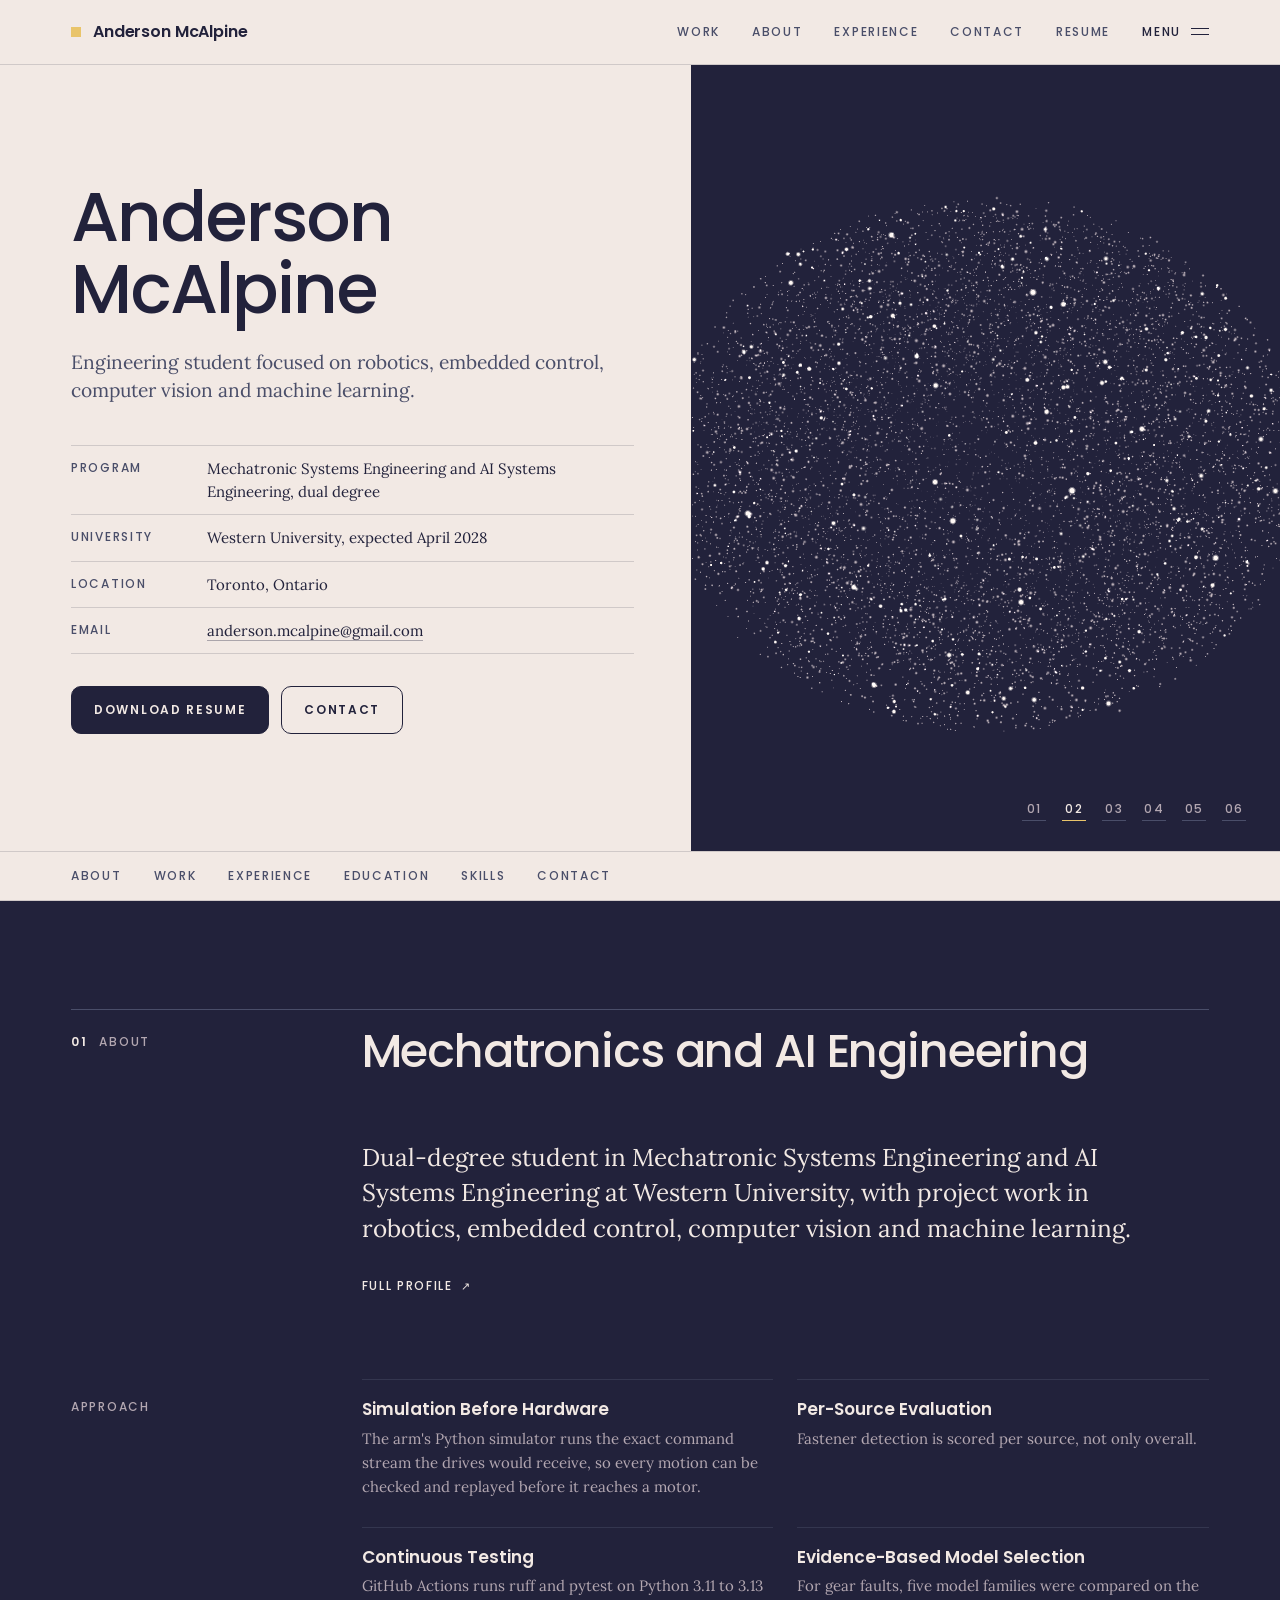
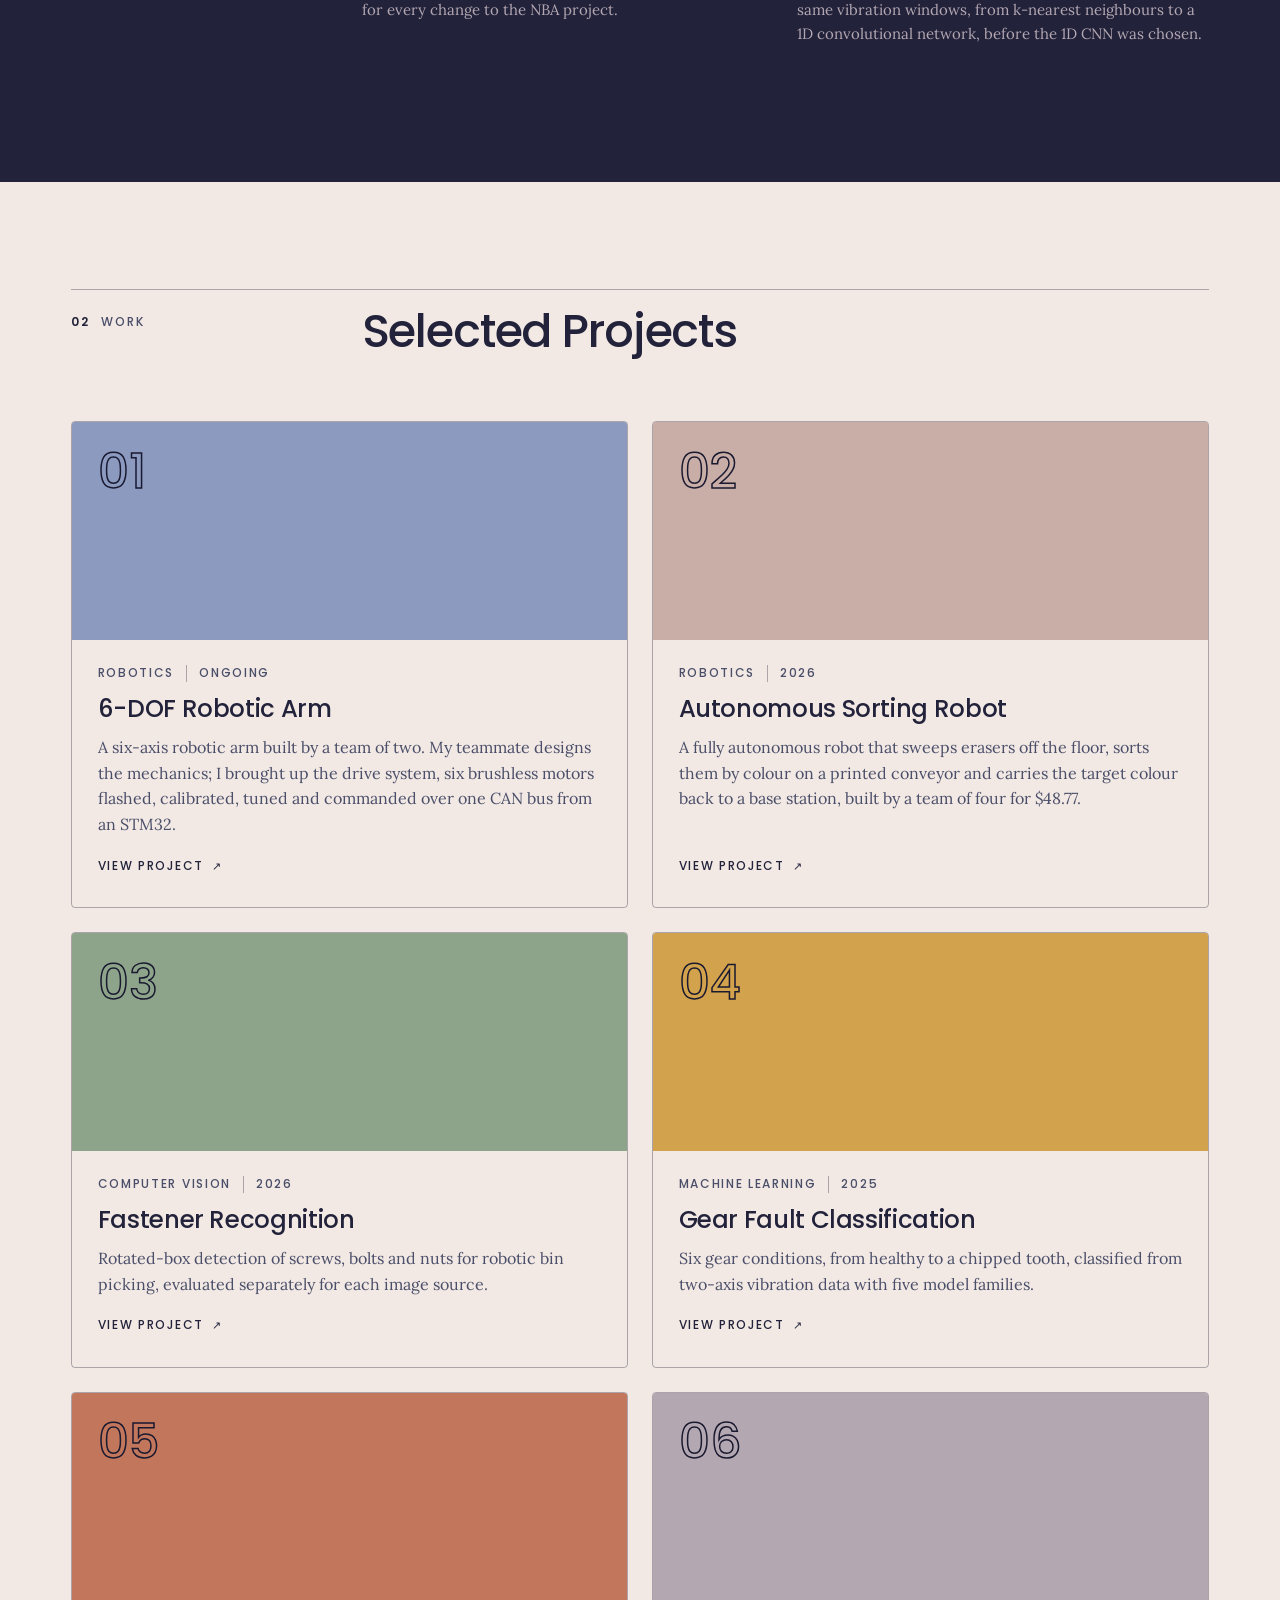
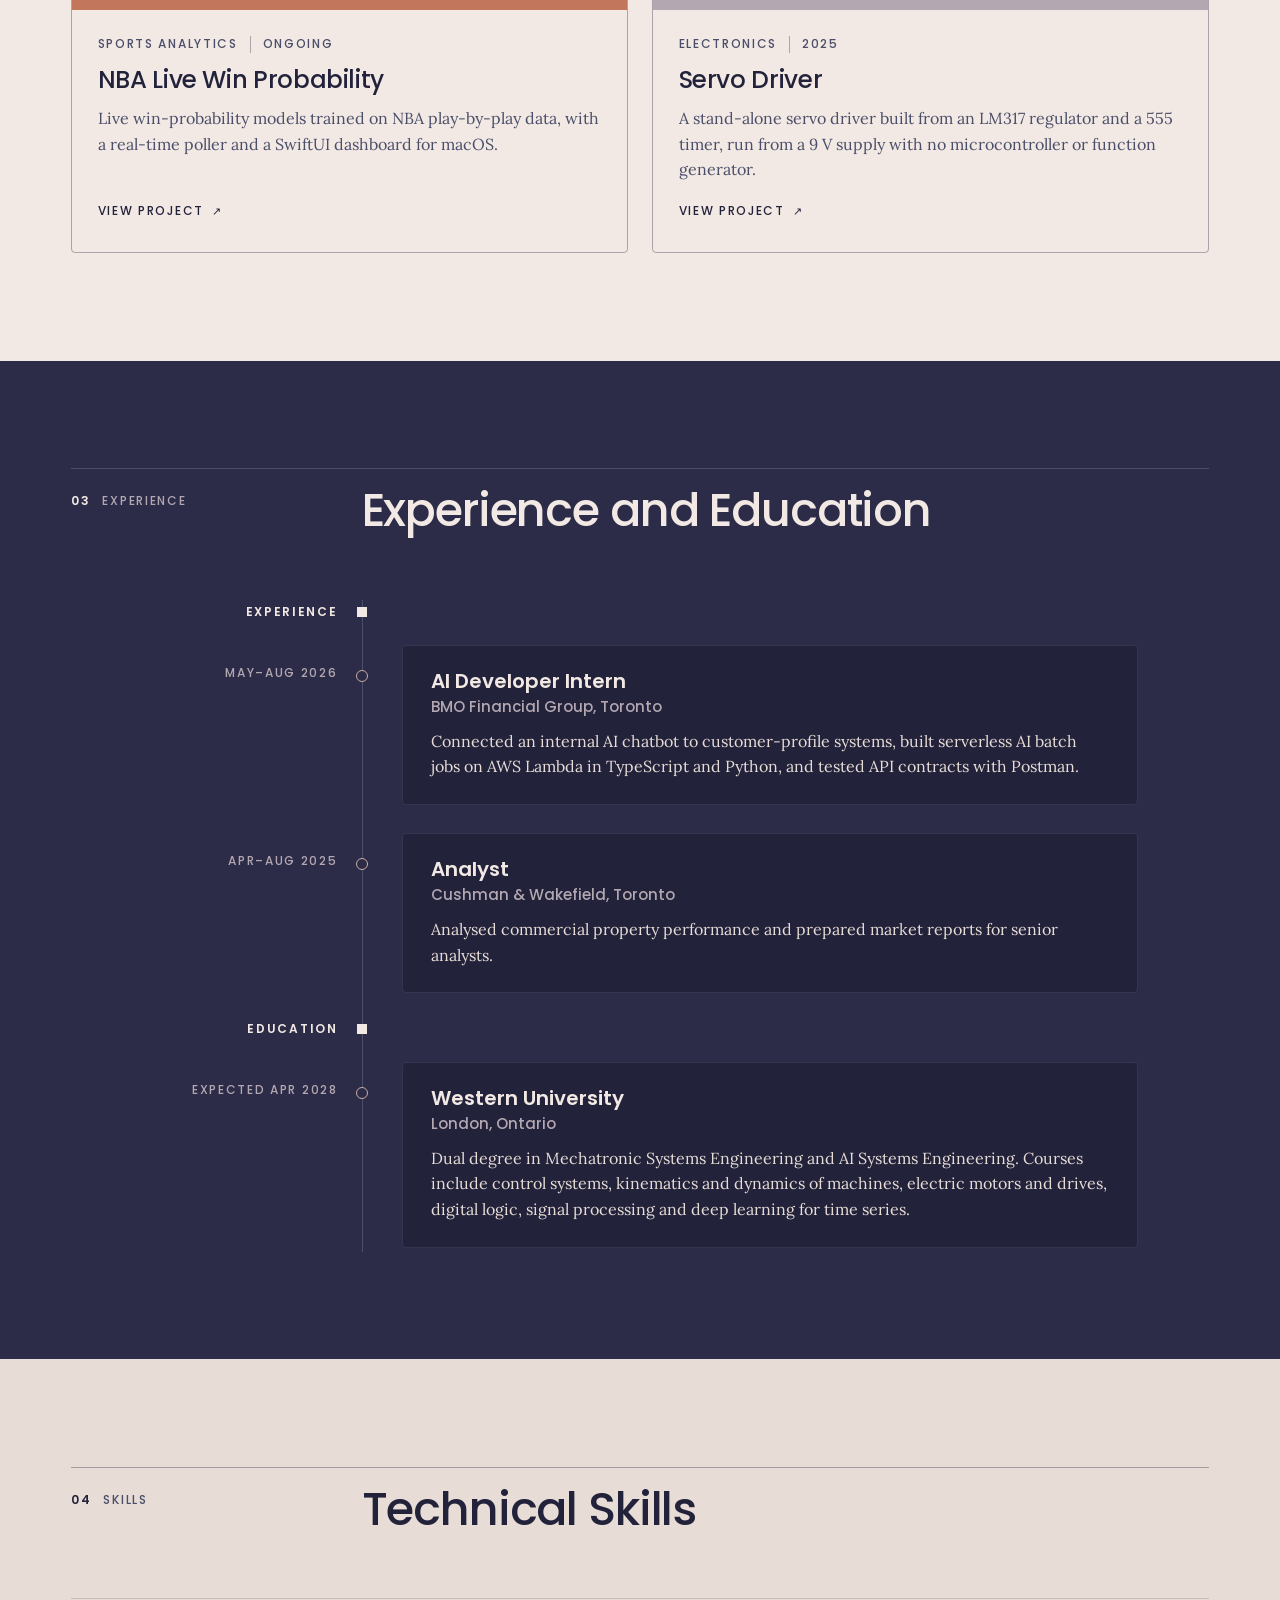
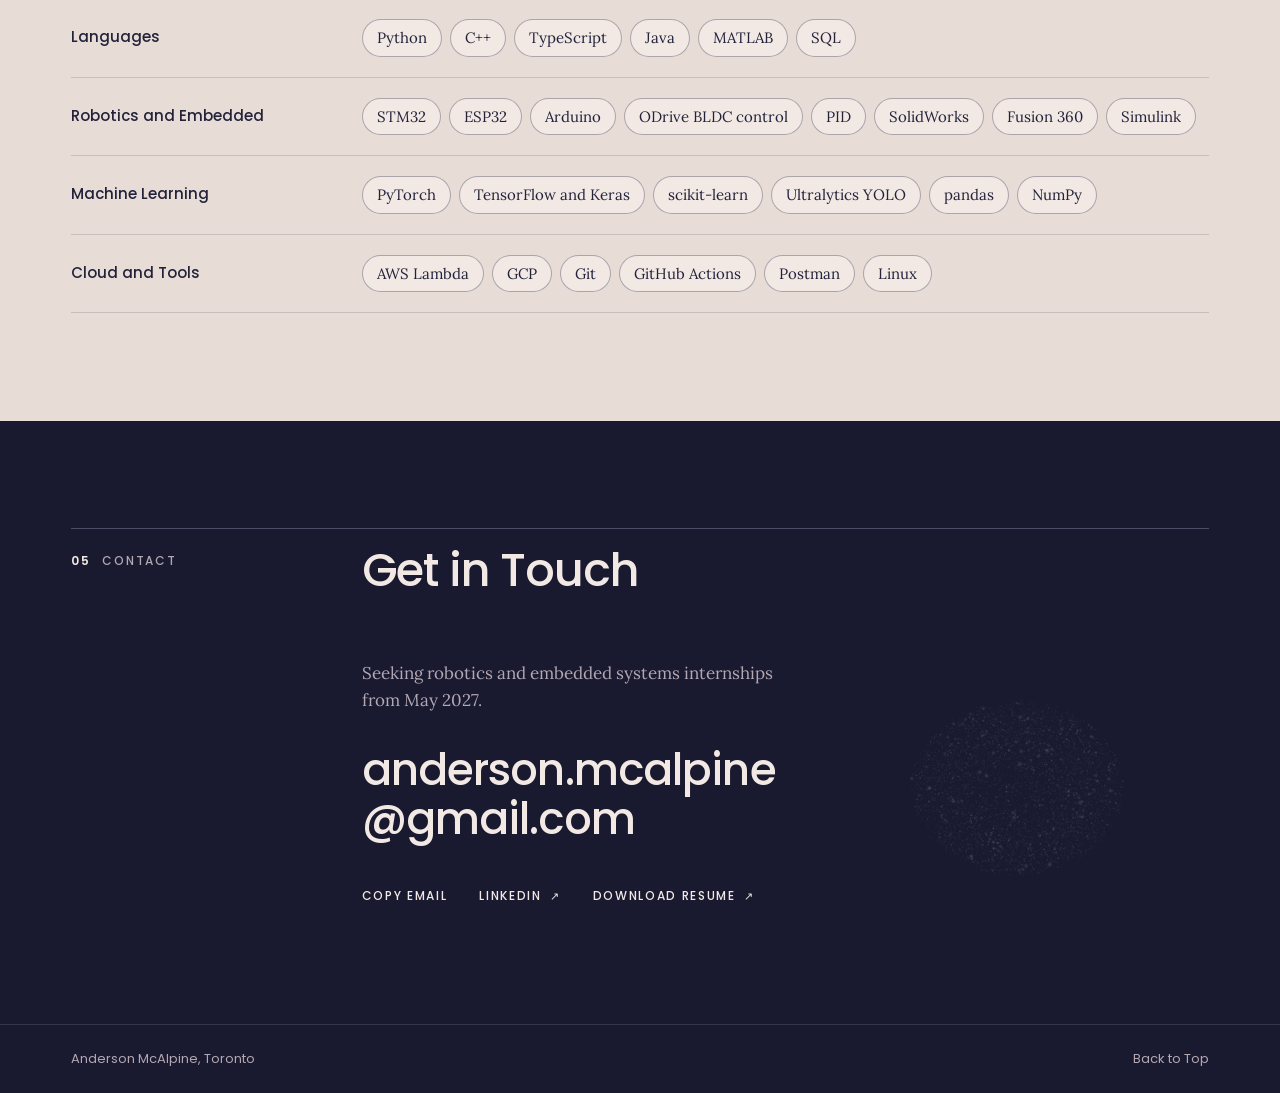
==== index.html @ 735bd042 "Portfolio site: six project pages, about, resume" ====
<!doctype html>
<html lang="en" class="home light">
<head>
<!-- Built from content/ by build.py. Edit the content, then run python3 build.py. -->
<meta charset="utf-8">
<meta name="viewport" content="width=device-width, initial-scale=1">
<script>document.documentElement.classList.add('js')</script>
<title>Anderson McAlpine | Robotics and AI Engineering</title>
<meta name="description" content="Anderson McAlpine, mechatronics and AI engineering student at Western University: robotics, embedded control, computer vision and machine learning projects.">
<meta name="theme-color" content="#22223B">
<link rel="canonical" href="https://andersonmcalpine.github.io/">
<link rel="icon" href="assets/favicon.svg" type="image/svg+xml">
<link rel="icon" href="assets/favicon-32.png" sizes="32x32" type="image/png">
<link rel="apple-touch-icon" href="assets/apple-touch-icon.png">
<meta property="og:type" content="website">
<meta property="og:site_name" content="Anderson McAlpine">
<meta property="og:title" content="Anderson McAlpine | Robotics and AI Engineering">
<meta property="og:description" content="Anderson McAlpine, mechatronics and AI engineering student at Western University: robotics, embedded control, computer vision and machine learning projects.">
<meta property="og:url" content="https://andersonmcalpine.github.io/">
<meta property="og:image" content="https://andersonmcalpine.github.io/images/og/home.png">
<meta property="og:image:width" content="1200">
<meta property="og:image:height" content="630">
<meta name="twitter:card" content="summary_large_image">
<link rel="preconnect" href="https://fonts.googleapis.com">
<link rel="preconnect" href="https://fonts.gstatic.com" crossorigin>
<link rel="stylesheet" href="https://fonts.googleapis.com/css2?family=Lora:ital,wght@0,400;0,500;1,400&family=Poppins:wght@400;500;600;700&display=swap">
<link rel="stylesheet" href="assets/site.css?v=2e69f2cb">
<link rel="stylesheet" href="assets/nav.css?v=917d57b8">
<link rel="stylesheet" href="assets/pages.css?v=75e72bad">
<link rel="stylesheet" href="assets/home.css?v=1b951df9">
<script src="assets/cloud.js?v=2937656a" defer></script>
<script src="assets/site.js?v=8ba3c498" defer></script>
<script src="assets/nav.js?v=1912d596" defer></script>
<script type="application/json" id="site-data">{"projects": [{"id": "arm", "title": "6-DOF Robotic Arm", "num": "01"}, {"id": "sorter", "title": "Autonomous Sorting Robot", "num": "02"}, {"id": "fastener", "title": "Fastener Recognition", "num": "03"}, {"id": "gear", "title": "Gear Fault Classification", "num": "04"}, {"id": "nba", "title": "NBA Live Win Probability", "num": "05"}, {"id": "servo", "title": "Servo Driver", "num": "06"}], "sections": [{"id": "top", "label": "Home"}, {"id": "work", "label": "Work"}, {"id": "about", "label": "About", "page": "about.html"}, {"id": "experience", "label": "Experience and Education"}, {"id": "skills", "label": "Skills"}, {"id": "contact", "label": "Contact"}, {"id": "resume", "label": "Resume", "page": "resume.html"}], "email": "anderson.mcalpine@gmail.com", "linkedin": "https://www.linkedin.com/in/anderson-mcalpine-620898380", "resume": "resume.pdf", "curve": [[0.0, 0.253], [0.006, 0.253], [0.013, 0.268], [0.019, 0.269], [0.025, 0.3], [0.031, 0.272], [0.037, 0.272], [0.044, 0.273], [0.05, 0.275], [0.056, 0.261], [0.062, 0.276], [0.069, 0.308], [0.075, 0.31], [0.081, 0.362], [0.087, 0.329], [0.094, 0.384], [0.1, 0.384], [0.106, 0.384], [0.113, 0.408], [0.119, 0.409], [0.125, 0.39], [0.131, 0.412], [0.138, 0.434], [0.144, 0.458], [0.15, 0.456], [0.156, 0.46], [0.163, 0.46], [0.169, 0.423], [0.175, 0.449], [0.181, 0.446], [0.188, 0.473], [0.194, 0.492], [0.2, 0.458], [0.206, 0.504], [0.212, 0.5], [0.219, 0.467], [0.225, 0.504], [0.231, 0.507], [0.237, 0.516], [0.244, 0.533], [0.25, 0.532], [0.256, 0.511], [0.263, 0.476], [0.269, 0.469], [0.275, 0.48], [0.281, 0.529], [0.287, 0.522], [0.294, 0.558], [0.3, 0.608], [0.306, 0.579], [0.312, 0.57], [0.319, 0.609], [0.325, 0.576], [0.331, 0.614], [0.338, 0.628], [0.344, 0.676], [0.35, 0.721], [0.356, 0.753], [0.362, 0.765], [0.369, 0.794], [0.375, 0.798], [0.381, 0.824], [0.388, 0.828], [0.394, 0.851], [0.4, 0.862], [0.406, 0.886], [0.412, 0.855], [0.419, 0.855], [0.425, 0.877], [0.431, 0.888], [0.438, 0.91], [0.444, 0.912], [0.45, 0.897], [0.456, 0.902], [0.463, 0.904], [0.469, 0.904], [0.475, 0.897], [0.481, 0.89], [0.487, 0.877], [0.494, 0.868], [0.5, 0.905], [0.506, 0.888], [0.512, 0.888], [0.519, 0.894], [0.525, 0.917], [0.531, 0.907], [0.537, 0.889], [0.544, 0.905], [0.55, 0.893], [0.556, 0.886], [0.562, 0.912], [0.569, 0.926], [0.575, 0.908], [0.581, 0.92], [0.588, 0.914], [0.594, 0.904], [0.6, 0.919], [0.606, 0.921], [0.613, 0.888], [0.619, 0.877], [0.625, 0.895], [0.631, 0.881], [0.637, 0.852], [0.644, 0.838], [0.65, 0.787], [0.656, 0.803], [0.662, 0.803], [0.669, 0.786], [0.675, 0.731], [0.681, 0.796], [0.688, 0.824], [0.694, 0.828], [0.7, 0.753], [0.706, 0.753], [0.713, 0.807], [0.719, 0.869], [0.725, 0.827], [0.731, 0.811], [0.738, 0.817], [0.744, 0.814], [0.75, 0.722], [0.756, 0.697], [0.762, 0.718], [0.769, 0.707], [0.775, 0.74], [0.781, 0.79], [0.787, 0.751], [0.794, 0.73], [0.8, 0.679], [0.806, 0.69], [0.812, 0.69], [0.819, 0.667], [0.825, 0.553], [0.831, 0.52], [0.838, 0.386], [0.844, 0.353], [0.85, 0.472], [0.856, 0.6], [0.863, 0.606], [0.869, 0.73], [0.875, 0.655], [0.881, 0.63], [0.887, 0.499], [0.894, 0.499], [0.9, 0.584], [0.906, 0.584], [0.912, 0.632], [0.919, 0.644], [0.925, 0.644], [0.931, 0.665], [0.938, 0.642], [0.944, 0.642], [0.95, 0.406], [0.956, 0.372], [0.963, 0.408], [0.969, 0.374], [0.975, 0.295], [0.981, 0.116], [0.988, 0.1], [0.994, 0.022], [1.0, 0.005]]}</script>
<script type="application/ld+json">{"@context": "https://schema.org", "@type": "Person", "name": "Anderson McAlpine", "url": "https://andersonmcalpine.github.io/", "email": "mailto:anderson.mcalpine@gmail.com", "description": "Mechatronic Systems and AI Systems Engineering student at Western University, based in Toronto. Seeking robotics and embedded systems internships from May 2027.", "address": {"@type": "PostalAddress", "addressLocality": "Toronto", "addressRegion": "ON", "addressCountry": "CA"}, "alumniOf": [{"@type": "CollegeOrUniversity", "name": "Western University"}], "knowsAbout": ["Python", "C++", "TypeScript", "Java", "MATLAB", "SQL", "STM32", "ESP32", "Arduino", "ODrive BLDC control", "PID", "SolidWorks", "Fusion 360", "Simulink", "PyTorch", "TensorFlow/Keras", "scikit-learn", "Ultralytics YOLO", "pandas", "NumPy", "AWS (Lambda)", "GCP", "Git", "GitHub Actions", "Postman", "Linux"], "sameAs": ["https://www.linkedin.com/in/anderson-mcalpine-620898380"]}</script>
</head>
<body>
<svg class="sprite" aria-hidden="true" focusable="false"><filter id="duo" color-interpolation-filters="sRGB"><feColorMatrix type="saturate" values="0"/><feComponentTransfer><feFuncR type="table" tableValues="0.133 0.949"/><feFuncG type="table" tableValues="0.133 0.914"/><feFuncB type="table" tableValues="0.231 0.894"/></feComponentTransfer></filter></svg>
<a class="skip" href="#main">Skip to Content</a>

<header class="hd">
  <div class="hd-bar">
    <a class="brand" href="index.html" aria-label="Anderson McAlpine, home"><i class="sq" aria-hidden="true"></i><span class="brand-name">Anderson McAlpine</span></a>
    
    <nav class="hd-links" aria-label="Main">
      <a href="#work" data-spy="work">Work</a>
      <a href="about.html">About</a>
      <a href="#experience" data-spy="experience">Experience</a>
      <a href="#contact" data-spy="contact">Contact</a>
      <a href="resume.html">Resume</a>
    </nav>
    <button class="menu-btn" type="button" aria-expanded="false" aria-controls="menu">Menu</button>
  </div>
</header>

<main id="main">
  <section class="hero" id="top" aria-labelledby="hero-h">
    <div class="hero-text">
      <h1 id="hero-h"><span>Anderson</span> <span>McAlpine</span></h1>
      <p class="hero-role">Engineering student focused on robotics, embedded control, computer vision and machine learning.</p>
      <dl class="facts">
        <div><dt>Program</dt><dd>Mechatronic Systems Engineering and AI Systems Engineering, dual degree</dd></div>
        <div><dt>University</dt><dd>Western University, expected April 2028</dd></div>
        <div><dt>Location</dt><dd>Toronto, Ontario</dd></div>
        <div><dt>Email</dt><dd><a href="mailto:anderson.mcalpine@gmail.com">anderson.mcalpine@gmail.com</a></dd></div>
      </dl>
      <div class="actions">
        <a class="btn" href="resume.pdf" download>Download Resume</a>
        <a class="btn alt" href="#contact">Contact</a>
      </div>
    </div>
    <div class="field dark cycle" data-shape="arm" data-cycle="[{&quot;shape&quot;: &quot;arm&quot;, &quot;href&quot;: &quot;work/arm.html&quot;, &quot;num&quot;: &quot;01&quot;, &quot;title&quot;: &quot;6-DOF Robotic Arm&quot;}, {&quot;shape&quot;: &quot;sorter&quot;, &quot;href&quot;: &quot;work/sorter.html&quot;, &quot;num&quot;: &quot;02&quot;, &quot;title&quot;: &quot;Autonomous Sorting Robot&quot;}, {&quot;shape&quot;: &quot;bolt&quot;, &quot;href&quot;: &quot;work/fastener.html&quot;, &quot;num&quot;: &quot;03&quot;, &quot;title&quot;: &quot;Fastener Recognition&quot;}, {&quot;shape&quot;: &quot;gear&quot;, &quot;href&quot;: &quot;work/gear.html&quot;, &quot;num&quot;: &quot;04&quot;, &quot;title&quot;: &quot;Gear Fault Classification&quot;}, {&quot;shape&quot;: &quot;dashboard&quot;, &quot;href&quot;: &quot;work/nba.html&quot;, &quot;num&quot;: &quot;05&quot;, &quot;title&quot;: &quot;NBA Live Win Probability&quot;}, {&quot;shape&quot;: &quot;servo&quot;, &quot;href&quot;: &quot;work/servo.html&quot;, &quot;num&quot;: &quot;06&quot;, &quot;title&quot;: &quot;Servo Driver&quot;}]">
      <canvas class="field-cloud" aria-hidden="true" data-parallax="0.25"></canvas>
      <a class="field-link" href="work/arm.html"><span class="field-cap"><span class="n">01</span><span class="u">6-DOF Robotic Arm</span> <span class="ar" aria-hidden="true">↗</span></span></a>
      <div class="cy" role="group" aria-label="Projects"><button class="cy-n" type="button" aria-label="01, 6-DOF Robotic Arm" aria-pressed="true">01</button><button class="cy-n" type="button" aria-label="02, Autonomous Sorting Robot" aria-pressed="false">02</button><button class="cy-n" type="button" aria-label="03, Fastener Recognition" aria-pressed="false">03</button><button class="cy-n" type="button" aria-label="04, Gear Fault Classification" aria-pressed="false">04</button><button class="cy-n" type="button" aria-label="05, NBA Live Win Probability" aria-pressed="false">05</button><button class="cy-n" type="button" aria-label="06, Servo Driver" aria-pressed="false">06</button></div>
    </div>
  </section>

  <nav class="bar" aria-label="Sections">
    <div class="bar-in">
      <div class="bar-list">
        <a href="#about">About</a>
        <a href="#work">Work</a>
        <a href="#experience">Experience</a>
        <a href="#education">Education</a>
        <a href="#skills">Skills</a>
        <a href="#contact">Contact</a>
        <span class="bar-ind" aria-hidden="true"></span>
      </div>
    </div>
  </nav>

  <section class="band dark" id="about" aria-labelledby="about-h">
    <header class="band-hd cols">
      <p class="eyebrow"><span class="n">01</span>About</p>
      <h2 id="about-h">Mechatronics and AI Engineering</h2>
    </header>
    <div class="cols about reveal">
      <div class="about-main">
        <p class="lead">Dual-degree student in Mechatronic Systems Engineering and AI Systems Engineering at Western University, with project work in robotics, embedded control, computer vision and machine learning.</p>
        <a class="link" href="about.html"><span class="u">Full Profile</span> <span class="ar" aria-hidden="true">↗</span></a>
      </div>
    </div>
    <div class="cols how">
      <h3 class="eyebrow">Approach</h3>
      <ul class="how-list">
        <li>
          <h4>Simulation Before Hardware</h4>
          <p>The arm&#x27;s Python simulator runs the exact command stream the drives would receive, so every motion can be checked and replayed before it reaches a motor.</p>
        </li>
        <li>
          <h4>Per-Source Evaluation</h4>
          <p>Fastener detection is scored per source, not only overall.</p>
        </li>
        <li>
          <h4>Continuous Testing</h4>
          <p>GitHub Actions runs ruff and pytest on Python 3.11 to 3.13 for every change to the NBA project.</p>
        </li>
        <li>
          <h4>Evidence-Based Model Selection</h4>
          <p>For gear faults, five model families were compared on the same vibration windows, from k-nearest neighbours to a 1D convolutional network, before the 1D CNN was chosen.</p>
        </li>
      </ul>
    </div>
  </section>

  <section class="band light" id="work" aria-labelledby="work-h">
    <header class="band-hd cols">
      <p class="eyebrow"><span class="n">02</span>Work</p>
      <h2 id="work-h">Selected Projects</h2>
    </header>
    <div class="cards">
      <article class="card theme-dusk reveal" aria-labelledby="c-arm">
        <div class="card-panel">
          <span class="num-o" aria-hidden="true">01</span>
        </div>
        <div class="card-body">
          <p class="card-meta"><span>Robotics</span><span>Ongoing</span></p>
          <h3 id="c-arm" style="view-transition-name: t-arm">6-DOF Robotic Arm</h3>
          <p class="card-sum">A six-axis robotic arm built by a team of two. My teammate designs the mechanics; I brought up the drive system, six brushless motors flashed, calibrated, tuned and commanded over one CAN bus from an STM32.</p>
          <a class="link stretch" href="work/arm.html" aria-label="View Project: 6-DOF Robotic Arm"><span class="u">View Project</span> <span class="ar" aria-hidden="true">↗</span></a>
        </div>
      </article>
      <article class="card theme-rose reveal" aria-labelledby="c-sorter">
        <div class="card-panel">
          <span class="num-o" aria-hidden="true">02</span>
        </div>
        <div class="card-body">
          <p class="card-meta"><span>Robotics</span><span>2026</span></p>
          <h3 id="c-sorter" style="view-transition-name: t-sorter">Autonomous Sorting Robot</h3>
          <p class="card-sum">A fully autonomous robot that sweeps erasers off the floor, sorts them by colour on a printed conveyor and carries the target colour back to a base station, built by a team of four for $48.77.</p>
          <a class="link stretch" href="work/sorter.html" aria-label="View Project: Autonomous Sorting Robot"><span class="u">View Project</span> <span class="ar" aria-hidden="true">↗</span></a>
        </div>
      </article>
      <article class="card theme-sage reveal" aria-labelledby="c-fastener">
        <div class="card-panel">
          <span class="num-o" aria-hidden="true">03</span>
        </div>
        <div class="card-body">
          <p class="card-meta"><span>Computer vision</span><span>2026</span></p>
          <h3 id="c-fastener" style="view-transition-name: t-fastener">Fastener Recognition</h3>
          <p class="card-sum">Rotated-box detection of screws, bolts and nuts for robotic bin picking, evaluated separately for each image source.</p>
          <a class="link stretch" href="work/fastener.html" aria-label="View Project: Fastener Recognition"><span class="u">View Project</span> <span class="ar" aria-hidden="true">↗</span></a>
        </div>
      </article>
      <article class="card theme-ochre reveal" aria-labelledby="c-gear">
        <div class="card-panel">
          <span class="num-o" aria-hidden="true">04</span>
        </div>
        <div class="card-body">
          <p class="card-meta"><span>Machine learning</span><span>2025</span></p>
          <h3 id="c-gear" style="view-transition-name: t-gear">Gear Fault Classification</h3>
          <p class="card-sum">Six gear conditions, from healthy to a chipped tooth, classified from two-axis vibration data with five model families.</p>
          <a class="link stretch" href="work/gear.html" aria-label="View Project: Gear Fault Classification"><span class="u">View Project</span> <span class="ar" aria-hidden="true">↗</span></a>
        </div>
      </article>
      <article class="card theme-clay reveal" aria-labelledby="c-nba">
        <div class="card-panel">
          <span class="num-o" aria-hidden="true">05</span>
        </div>
        <div class="card-body">
          <p class="card-meta"><span>Sports analytics</span><span>Ongoing</span></p>
          <h3 id="c-nba" style="view-transition-name: t-nba">NBA Live Win Probability</h3>
          <p class="card-sum">Live win-probability models trained on NBA play-by-play data, with a real-time poller and a SwiftUI dashboard for macOS.</p>
          <a class="link stretch" href="work/nba.html" aria-label="View Project: NBA Live Win Probability"><span class="u">View Project</span> <span class="ar" aria-hidden="true">↗</span></a>
        </div>
      </article>
      <article class="card theme-mauve reveal" aria-labelledby="c-servo">
        <div class="card-panel">
          <span class="num-o" aria-hidden="true">06</span>
        </div>
        <div class="card-body">
          <p class="card-meta"><span>Electronics</span><span>2025</span></p>
          <h3 id="c-servo" style="view-transition-name: t-servo">Servo Driver</h3>
          <p class="card-sum">A stand-alone servo driver built from an LM317 regulator and a 555 timer, run from a 9 V supply with no microcontroller or function generator.</p>
          <a class="link stretch" href="work/servo.html" aria-label="View Project: Servo Driver"><span class="u">View Project</span> <span class="ar" aria-hidden="true">↗</span></a>
        </div>
      </article>
    </div>
  </section>

  <section class="band dark deep" id="experience" aria-labelledby="experience-h">
    <header class="band-hd cols">
      <p class="eyebrow"><span class="n">03</span>Experience</p>
      <h2 id="experience-h">Experience and Education</h2>
    </header>
    <div class="tl">
      <span class="tl-fill" aria-hidden="true"></span>
      <h3 class="tl-h"><span>Experience</span></h3>
      <div class="tl-item">
        <p class="tl-date">May–Aug 2026</p>
        <div class="tl-card">
          <h4>AI Developer Intern</h4>
          <p class="tl-org">BMO Financial Group, Toronto</p>
          <p>Connected an internal AI chatbot to customer-profile systems, built serverless AI batch jobs on AWS Lambda in TypeScript and Python, and tested API contracts with Postman.</p>
        </div>
      </div>
      <div class="tl-item">
        <p class="tl-date">Apr–Aug 2025</p>
        <div class="tl-card">
          <h4>Analyst</h4>
          <p class="tl-org">Cushman &amp; Wakefield, Toronto</p>
          <p>Analysed commercial property performance and prepared market reports for senior analysts.</p>
        </div>
      </div>
      <h3 class="tl-h" id="education"><span>Education</span></h3>
      <div class="tl-item">
        <p class="tl-date">Expected Apr 2028</p>
        <div class="tl-card">
          <h4>Western University</h4>
          <p class="tl-org">London, Ontario</p>
          <p>Dual degree in Mechatronic Systems Engineering and AI Systems Engineering. Courses include control systems, kinematics and dynamics of machines, electric motors and drives, digital logic, signal processing and deep learning for time series.</p>
        </div>
      </div>
    </div>
  </section>

  <section class="band light soft" id="skills" aria-labelledby="skills-h">
    <header class="band-hd cols">
      <p class="eyebrow"><span class="n">04</span>Skills</p>
      <h2 id="skills-h">Technical Skills</h2>
    </header>
    <div class="sk-list">
      <div class="sk cols">
        <h3>Languages</h3>
        <ul class="tags"><li>Python</li><li>C++</li><li>TypeScript</li><li>Java</li><li>MATLAB</li><li>SQL</li></ul>
      </div>
      <div class="sk cols">
        <h3>Robotics and Embedded</h3>
        <ul class="tags"><li>STM32</li><li>ESP32</li><li>Arduino</li><li>ODrive BLDC control</li><li>PID</li><li>SolidWorks</li><li>Fusion 360</li><li>Simulink</li></ul>
      </div>
      <div class="sk cols">
        <h3>Machine Learning</h3>
        <ul class="tags"><li>PyTorch</li><li>TensorFlow and Keras</li><li>scikit-learn</li><li>Ultralytics YOLO</li><li>pandas</li><li>NumPy</li></ul>
      </div>
      <div class="sk cols">
        <h3>Cloud and Tools</h3>
        <ul class="tags"><li>AWS Lambda</li><li>GCP</li><li>Git</li><li>GitHub Actions</li><li>Postman</li><li>Linux</li></ul>
      </div>
    </div>
  </section>

  <section class="band dark night" id="contact" aria-labelledby="contact-h">
    <header class="band-hd cols">
      <p class="eyebrow"><span class="n">05</span>Contact</p>
      <h2 id="contact-h">Get in Touch</h2>
    </header>
    <div class="cols">
      <div class="reach">
        <div class="reach-text">
          <p class="reach-note">Seeking robotics and embedded systems internships from May 2027.</p>
          <a class="email link" href="mailto:anderson.mcalpine@gmail.com"><span class="u">anderson.mcalpine<wbr>@gmail.com</span></a>
          <div class="links">
            <button class="link" type="button" data-copy="anderson.mcalpine@gmail.com" aria-live="polite"><span class="u">Copy Email</span></button>
            <a class="link" href="https://www.linkedin.com/in/anderson-mcalpine-620898380"><span class="u">LinkedIn</span> <span class="ar" aria-hidden="true">↗</span></a>
            <a class="link" href="resume.pdf" download><span class="u">Download Resume</span> <span class="ar" aria-hidden="true">↗</span></a>
          </div>
        </div>
        <div class="field hello" data-shape="text:Hello">
          <p class="field-word" aria-hidden="true">Hello</p>
          <canvas class="field-cloud" aria-hidden="true"></canvas>
        </div>
      </div>
    </div>
  </section>
</main>

<footer class="ft">
  <div class="wrap ft-row">
    <span>Anderson McAlpine, Toronto</span>
    <a href="#top">Back to Top</a>
  </div>
</footer>
</body>
</html>
---- assets/site.css ----
@view-transition { navigation: auto; }

/* Palette: blush, indigo and slate from the brief, with in-between tones. Gold is one small
   accent (the brand square, current and hover marks). Each project has its own colour (dusk,
   sage, ochre, clay): its home card uses it and its case page is tinted with it. */
:root {
  --night: #191930;
  --indigo: #22223B;
  --indigo-2: #2C2C48;
  --slate: #4A4E69;
  --mauve: #B3A7B1;
  --rose: #C9ADA7;
  --blush: #F2E9E4;
  --gold: #E9C46A;
  --gold-2: #F2D58F;
  --blush-2: #E7DCD6;
  --dusk: #8C9AC0;
  --sage: #8EA48A;
  --ochre: #D2A24C;
  --clay: #C2775C;

  --bg: var(--indigo);
  --page: var(--bg);
  --surface: var(--indigo-2);
  --ink: var(--blush);
  --ink-2: var(--mauve);
  --rule: #34364F;
  --line: var(--slate);
  --focus: var(--gold);
  --accent: var(--gold);
  /* Demos and charts: the drawing panel and the one highlighted mark. */
  --stage: var(--night);
  --hl: var(--gold);
  /* Particles: two colours, added onto dark pages; "normal" blending draws them as ink on light ones. */
  --cloud-base: #B9AEB6;
  --cloud-hi: #FFF8F4;
  --cloud-blend: add;
  --hd: 64px;

  --font-sys: -apple-system, BlinkMacSystemFont, "Segoe UI", Roboto, Helvetica, Arial, sans-serif;
  /* Type: Poppins for headings, numbers, labels and controls; Lora for reading text. The hierarchy
     follows mayanigrin.com: spaced capitals for labels and controls, a serif for paragraphs. */
  --font: "Poppins", var(--font-sys);
  --font-text: "Lora", Georgia, "Times New Roman", serif;
  --margin: clamp(24px, 5.556vw, 80px);
  --maxw: 1440px;
  --sp-1: 4px; --sp-2: 8px; --sp-3: 12px; --sp-4: 16px; --sp-5: 24px; --sp-6: 32px;
  --sp-7: 48px; --sp-8: 64px; --sp-9: 96px; --sp-10: 128px; --sp-11: 160px;
  --r-btn: 10px;
  --dur-micro: 120ms; --dur-small: 220ms; --dur-medium: 360ms; --dur-sig: 900ms;
  --ease: cubic-bezier(0.2, 0, 0, 1);
  --ease-in: cubic-bezier(0.16, 1, 0.3, 1);
  /* Layout: every page edge and column comes from these. */
  --edge: max(var(--margin), calc((100vw - var(--maxw)) / 2));
  --gap: var(--sp-5);
  --col: calc((100vw - 2 * var(--edge) - 11 * var(--gap)) / 12);
  --col6: calc(var(--edge) + 5 * (var(--col) + var(--gap)));
  /* Type scale: label, UI, body, heading, subtitle, then fluid lead, title, display and giant. */
  --t-label: 13px;
  /* Labels and controls: small spaced capitals. */
  --t-caps: 12px;
  --caps: 0.14em;
  --t-ui: 15px;
  --t-body: 17px;
  --t-h3: 20px;
  --t-h2: 24px;
  --t-lead: clamp(24px, 2.2vw, 34px);
  --t-title: clamp(28px, 2.6vw, 42px);
  --t-display: clamp(28px, 3.2vw, 52px);
  --t-giant: min(46vh, 30vw);
  color-scheme: dark;
}

/* Themes. Dark is the default; .light and .dark switch a page or a band; the menu, the project
   switcher and the demo panels always stay dark. A tinted page takes its project's colour. */
.light {
  --bg: var(--blush); --surface: var(--blush-2); --ink: var(--indigo); --ink-2: var(--slate);
  --rule: rgba(34, 34, 59, 0.16); --line: rgba(34, 34, 59, 0.34); --accent: var(--indigo); --focus: var(--indigo);
  color-scheme: light;
}
.dark, .mn, .sw, .fig-svg {
  --bg: var(--indigo); --surface: var(--indigo-2); --ink: var(--blush); --ink-2: var(--mauve);
  --rule: #34364F; --line: var(--slate); --accent: var(--gold); --focus: var(--gold);
  color-scheme: dark;
}
.theme-dusk { --tint: var(--dusk); }
.theme-sage { --tint: var(--sage); }
.theme-ochre { --tint: var(--ochre); }
.theme-clay { --tint: var(--clay); }
.theme-rose { --tint: var(--rose); }
.theme-mauve { --tint: var(--mauve); }
.tinted {
  --bg: var(--tint); --surface: color-mix(in srgb, var(--tint) 72%, var(--blush));
  /* Night ink keeps body and secondary text at AA contrast even on clay, the darkest tint. */
  --ink: var(--night); --ink-2: color-mix(in srgb, var(--night) 94%, var(--tint));
  --rule: rgba(25, 25, 48, 0.2); --line: rgba(25, 25, 48, 0.42); --accent: var(--night); --focus: var(--night);
  --cloud-base: #22223B; --cloud-hi: #F2E9E4; --cloud-blend: normal;
  /* Demos draw on a paler sheet of the project's colour; the highlight is a deep shade of it. */
  --stage: color-mix(in srgb, var(--tint) 50%, var(--blush));
  --hl: color-mix(in srgb, var(--tint) 40%, var(--night));
  color-scheme: light;
}
html.light, html.tinted { --page: var(--bg); }
.light:not(html), .dark:not(html), .tinted:not(html) { background: var(--bg); color: var(--ink); }

*, *::before, *::after { box-sizing: border-box; }
html { background: var(--page); scroll-behavior: smooth; scroll-padding-top: var(--hd); }
/* The page colour is on html only, so the particle canvas (z-index -1) shows above it. */
body {
  margin: 0; color: var(--ink);
  font: 400 var(--t-body)/1.6 var(--font); -webkit-font-smoothing: antialiased; -moz-osx-font-smoothing: grayscale;
  overflow-x: hidden; overflow-x: clip;
}
a { color: inherit; text-decoration: none; }
img { display: block; max-width: 100%; height: auto; }
h1, h2, h3, h4, p, dl, dd, figure, ol, ul { margin: 0; }
ol, ul { padding: 0; list-style: none; }
button { font: inherit; color: inherit; }
::selection { background: var(--blush); color: var(--indigo); }
:focus-visible { outline: 2px solid var(--focus); outline-offset: 4px; border-radius: 4px; }

.skip { position: fixed; left: var(--sp-4); top: -80px; z-index: 60; padding: 10px 16px; background: var(--blush); color: var(--indigo); font-weight: 500; }
.skip:focus { top: var(--sp-4); }
.wrap { margin-inline: var(--edge); }
.grid { display: grid; grid-template-columns: repeat(12, minmax(0, 1fr)); column-gap: var(--gap); }
.sprite { position: absolute; width: 0; height: 0; overflow: hidden; }
.note { font-family: var(--font-text); font-size: var(--t-label); line-height: 1.55; color: var(--ink-2); }
.hair { position: absolute; height: 1px; background: var(--line); opacity: 0.75; }
.vh { position: absolute; width: 1px; height: 1px; margin: -1px; overflow: hidden; clip-path: inset(50%); white-space: nowrap; }

/* Particle canvas sits behind everything. */
.cloud { position: fixed; inset: 0; width: 100%; height: 100%; z-index: -1; pointer-events: none; opacity: 0; transition: opacity 1.2s var(--ease); }
.cloud.on { opacity: 1; }
/* main and the footer are not stacking contexts, so toned images can blend with the page colour. */
main, .ft { position: relative; }

/* Text links: a quiet label, an accent underline on hover (gold on dark), an arrow for "go". */
.link {
  position: relative; display: inline-flex; align-items: baseline; gap: var(--sp-2); padding: var(--sp-2) 0;
  border: 0; background: none; color: var(--ink); cursor: pointer;
  font: 500 var(--t-caps)/1.3 var(--font); letter-spacing: var(--caps); text-transform: uppercase; white-space: nowrap;
}
.link .u { position: relative; }
.link .u::after { content: ""; position: absolute; left: 0; right: 0; bottom: -3px; height: 1px; background: var(--accent); transform: scaleX(0); transform-origin: left; transition: transform var(--dur-small) var(--ease); }
.link:hover .u::after, .link:focus-visible .u::after { transform: scaleX(1); }
.link .ar { display: inline-block; font-size: 0.95em; transition: transform var(--dur-small) var(--ease); }
.link:hover .ar, .link:focus-visible .ar { transform: translate(2px, -2px); }
.links { display: flex; flex-wrap: wrap; gap: var(--sp-2) var(--sp-6); }
@media (pointer: coarse) { .link { padding: 12px 0; } }

/* Header: one row, the brand left, links and Menu right, on the page's own colour.
   On case pages it slides away while scrolling down and returns on any scroll up. */
.hd { position: fixed; inset: 0 0 auto; z-index: 10; background: var(--page); border-bottom: 1px solid var(--rule); transition: transform var(--dur-medium) var(--ease), opacity var(--dur-medium) var(--ease); }
.hd.away:not(:focus-within) { transform: translate3d(0, -110%, 0); opacity: 0; }
.hd-bar { display: flex; align-items: center; gap: var(--sp-6); height: var(--hd); padding: 0 var(--edge); }
.brand { display: flex; align-items: center; gap: var(--sp-3); padding: var(--sp-1) 0; color: var(--ink); }
.brand .sq { width: 10px; height: 10px; background: var(--gold); flex: none; }
.tinted .brand .sq { background: var(--ink); }
/* The brand: a small square and the name, set in the heading font. */
.brand-name { font-size: 16px; line-height: 1; font-weight: 600; letter-spacing: -0.01em; white-space: nowrap; }
.hd-note { flex: 1; min-width: 0; overflow: hidden; text-overflow: ellipsis; white-space: nowrap; }
.hd-note:empty { visibility: hidden; }
.hd-links { display: flex; gap: var(--sp-6); margin-left: auto; }
.hd-note + .hd-links { margin-left: 0; }
.hd-links a { padding: var(--sp-2) 0; font-size: var(--t-caps); line-height: 1.3; font-weight: 500; letter-spacing: var(--caps); text-transform: uppercase; color: var(--ink-2); white-space: nowrap; transition: color var(--dur-small) var(--ease); }
.hd-links a:hover, .hd-links a[aria-current="true"] { color: var(--ink); }
.hd-links a[aria-current="true"]::after { content: "/"; margin-left: var(--sp-1); color: var(--accent); }

/* Motion, after mayanigrin.com: each piece fades up by its own height (at most --rise), over one
   second on a plain ease, once. Openings play in turn on load (.rise, and the children of
   .hero-text and .ph-text, shown when the page adds .go); everything else plays as it scrolls
   into view, one piece at a time (site.js adds .in). It moves with the translate property, so
   parallax (a transform) and hover effects stay independent. The delay is --d. The hiding rule
   uses :where() so it weighs nothing and the showing rules (.go, .in) always win. */
:root { --rise: 96px; --reveal: 1s cubic-bezier(0.25, 0.1, 0.25, 1); }
.js :where(.rise, .reveal, .band-hd, .tl-h, .tl-item, .how-list > li, .sk, .reach > *, .hero-text > *, .ph-text > *) {
  opacity: 0; translate: 0 min(100%, var(--rise));
  transition: opacity var(--reveal) var(--d, 0s), translate var(--reveal) var(--d, 0s);
}
.go :is(.rise, .hero-text > *, .ph-text > *),
.js :is(.reveal, .band-hd, .tl-h, .tl-item, .how-list > li, .sk, .reach > *).in { opacity: 1; translate: 0 0; }
/* Openings: label, title, line, details, buttons, in turn as on her opening screen. */
:is(.hero-text, .ph-text) > :nth-child(1) { --d: 0.2s; }
:is(.hero-text, .ph-text) > :nth-child(2) { --d: 0.4s; }
:is(.hero-text, .ph-text) > :nth-child(3) { --d: 0.6s; }
:is(.hero-text, .ph-text) > :nth-child(4) { --d: 0.8s; }
:is(.hero-text, .ph-text) > :nth-child(n+5) { --d: 1s; }
/* Scroll pieces: headings first, then text, then pictures; neighbours in a row a step apart. */
:is(.band-hd, .c-sec h2, .tl-h) { --d: 0.2s; }
:is(.reveal, .card, .paper-wrap, .reach > :first-child) { --d: 0.4s; }
:is(.card:nth-child(even), .reach > :last-child) { --d: 0.5s; }
:is(.tl-item, .sk, .how-list > li) { --d: 0.1s; }
.how-list > li:nth-child(even) { --d: 0.2s; }
:is(.c-fig, .c-tiles) { --d: 0.6s; }
.demo-fig { --d: 0.4s; }
/* Cards keep their own hover transition alongside the reveal. */
.js .card.reveal { transition: opacity var(--reveal) var(--d), translate var(--reveal) var(--d), border-color var(--dur-small) var(--ease); }

/* A project scene: giant numeral off the left edge, dot matrix, hairline, small copy low left.
   Each case study opens with one; the About page and 404 use it too. */
.scene { position: relative; height: 100vh; height: 100svh; min-height: 620px; overflow: hidden; }
.dots { position: absolute; left: var(--edge); top: 17vh; width: calc(4 * var(--col) + 3 * var(--gap)); height: 25vh; opacity: 0.5; background-image: radial-gradient(circle, var(--slate) 1.1px, transparent 1.5px); background-size: 9px 9px; }
.giant { position: absolute; left: 0; top: 12vh; height: var(--t-giant); width: 64vw; pointer-events: none; }
.giant span {
  position: absolute; left: -0.1em; top: 0; font-size: var(--t-giant); line-height: 0.8; font-weight: 500; letter-spacing: -0.07em;
  color: transparent; -webkit-text-stroke: 1.5px var(--ink); font-variant-numeric: tabular-nums; opacity: 0; transform: translate3d(0, 6%, 0);
  transition: opacity var(--dur-medium) var(--ease), transform var(--dur-sig) var(--ease-in);
}
.giant span.on { opacity: 1; transform: none; }
.scene .hair.mid { left: calc(var(--edge) + 2 * (var(--col) + var(--gap))); right: 0; top: 51vh; }
.copy { position: absolute; left: var(--edge); top: 55vh; width: calc(5 * var(--col) + 4 * var(--gap)); }
.kind { font-size: var(--t-caps); letter-spacing: var(--caps); text-transform: uppercase; color: var(--ink-2); font-variant-numeric: tabular-nums; }
.kind span + span { margin-left: var(--sp-4); }
.title { margin-top: var(--sp-3); max-width: 14em; font-size: var(--t-title); line-height: 1.08; font-weight: 500; letter-spacing: -0.03em; }
.blurb { margin-top: var(--sp-4); max-width: 34em; font-family: var(--font-text); font-size: var(--t-ui); line-height: 1.6; color: var(--ink-2); }
.res { margin-top: var(--sp-4); display: flex; align-items: baseline; gap: var(--sp-2); font-variant-numeric: tabular-nums; }
.res b { font-size: var(--t-h2); font-weight: 500; letter-spacing: -0.02em; }
.res span { font-size: var(--t-label); color: var(--ink-2); }
.copy .link { margin-top: var(--sp-2); }

.c-body a, .role a, .note a { text-decoration: underline; text-decoration-color: var(--accent); text-decoration-thickness: 1px; text-underline-offset: 3px; }

/* Text sections: a hairline, a small heading on the left, content on the right. */
.sec { position: relative; padding: var(--sp-11) 0 var(--sp-9); }
.split { padding-top: var(--sp-5); border-top: 1px solid var(--rule); }
.split > h2 { grid-column: 1 / span 4; font-size: var(--t-title); line-height: 1.1; font-weight: 500; letter-spacing: -0.03em; }
.split > .body { grid-column: 6 / span 7; }
.role { display: grid; grid-template-columns: 180px minmax(0, 1fr); column-gap: var(--sp-5); padding: var(--sp-5) 0 var(--sp-6); }
.role + .role { border-top: 1px solid var(--rule); }
.role-dates { padding-top: var(--sp-1); font-size: var(--t-caps); letter-spacing: var(--caps); text-transform: uppercase; color: var(--ink-2); font-variant-numeric: tabular-nums; }
.role h3 { font-size: var(--t-h3); line-height: 1.3; font-weight: 500; letter-spacing: -0.015em; }
.role-org { margin-top: var(--sp-1); font-size: var(--t-ui); color: var(--ink-2); }
.role p:not(.role-dates):not(.role-org) { margin-top: var(--sp-3); font-family: var(--font-text); font-size: var(--t-ui); color: var(--ink-2); }
.skills { display: grid; grid-template-columns: repeat(2, minmax(0, 1fr)); gap: var(--sp-6) var(--sp-5); padding: var(--sp-5) 0; border-top: 1px solid var(--rule); }
.skills h3 { font-size: var(--t-ui); font-weight: 500; }
.skills p { margin-top: var(--sp-2); font-family: var(--font-text); font-size: var(--t-ui); color: var(--ink-2); }

/* Contact */
.contact { position: relative; min-height: 100vh; display: flex; align-items: center; padding: var(--sp-10) 0; }
.contact .wrap { flex: 1; min-width: 0; }
.contact h2 { font-size: var(--t-title); line-height: 1.1; font-weight: 500; letter-spacing: -0.03em; }
.contact .note { margin-top: var(--sp-3); }
/* The address may break before the @ on narrow screens. */
.email { display: inline-block; margin-top: var(--sp-6); font-size: var(--t-display); line-height: 1.1; font-weight: 500; letter-spacing: -0.035em; text-transform: none; white-space: normal; }
.email .u::after { height: 2px; bottom: -6px; }
.contact .links { margin-top: var(--sp-6); }
.ft { border-top: 1px solid var(--rule); color: var(--ink-2); font-size: var(--t-label); }
.ft-row { display: flex; justify-content: space-between; gap: var(--sp-4); padding: var(--sp-5) 0; }
.ft a:hover { color: var(--ink); }

/* Case pages */
.c-scene .giant span { opacity: 1; transform: none; }
/* On a project's colour the dot block and the long hairline would cut through the numeral and the shape. */
.tinted .scene .dots, .tinted .scene .hair { display: none; }
.c-scene .copy { top: 53vh; }
.back { font-size: var(--t-caps); letter-spacing: var(--caps); text-transform: uppercase; color: var(--ink-2); }
.back:hover { color: var(--ink); }
.c-scene .kind { margin-top: var(--sp-4); }
.c-meta { display: grid; grid-template-columns: repeat(4, minmax(0, 1fr)); gap: var(--sp-5); padding-top: var(--sp-5); border-top: 1px solid var(--rule); }
.c-meta dt { font-size: var(--t-caps); letter-spacing: var(--caps); text-transform: uppercase; color: var(--ink-2); }
.c-meta dd { margin-top: var(--sp-2); font-family: var(--font-text); font-size: var(--t-ui); line-height: 1.5; }
.c-meta dd b { display: block; font-family: var(--font); font-size: var(--t-h2); line-height: 1.1; font-weight: 500; letter-spacing: -0.02em; font-variant-numeric: tabular-nums; }
.c-sec { padding: var(--sp-9) 0 var(--sp-7); }
.c-sec h2 { grid-column: 1 / span 4; font-size: var(--t-h2); line-height: 1.25; font-weight: 500; letter-spacing: -0.015em; }
.c-body { grid-column: 6 / span 7; }
.c-body p { font-family: var(--font-text); font-size: var(--t-body); line-height: 1.7; }
.c-body p + p { margin-top: var(--sp-4); }
.c-list { margin-top: var(--sp-4); border-top: 1px solid var(--rule); }
.c-list li { padding: 12px 0; border-bottom: 1px solid var(--rule); font-family: var(--font-text); font-size: var(--t-body); line-height: 1.6; }
.c-list b { display: block; margin-bottom: 2px; font: 500 var(--t-ui)/1.4 var(--font); }
.c-body p + .c-list, .c-list + p { margin-top: var(--sp-4); }
.c-fig { margin-top: var(--sp-8); }
.c-fig img, .c-fig svg { display: block; width: 100%; height: auto; }
.c-fig figcaption { margin-top: var(--sp-3); padding-top: var(--sp-3); border-top: 1px solid var(--rule); font-family: var(--font-text); font-size: var(--t-label); color: var(--ink-2); }
.c-figs { display: grid; grid-template-columns: repeat(2, minmax(0, 1fr)); gap: var(--sp-5); align-items: start; }
/* Images sit in the palette as a duotone and turn to full colour on hover or focus. On a
   project's colour they are printed into it instead: greyscale, multiplied onto the page. */
.duo { position: relative; display: block; }
.duo img { filter: url(#duo); }
.tinted .duo img { filter: grayscale(1) contrast(1.05); mix-blend-mode: multiply; }
.duo:hover img { filter: none; mix-blend-mode: normal; }

/* Figures, charts and image rows sit in the text column, so the page keeps its rhythm;
   demos keep the full width. */
.c-fig.c-side { margin-left: var(--col6); }
.c-tiles { display: grid; grid-template-columns: repeat(2, minmax(0, 1fr)); gap: var(--sp-6) var(--sp-5); align-items: start; }
.tile.wide { grid-column: 1 / -1; }
.tile img { border-radius: 10px; }
.tile figcaption { margin-top: var(--sp-3); font-family: var(--font-text); font-size: var(--t-label); line-height: 1.5; color: var(--ink-2); }

/* Charts (tools/charts.py) are drawn with the page's tokens, so each takes its project's colour. */
.chart { display: block; width: 100%; height: auto; overflow: visible; font-family: var(--font); }
.chart .gr { fill: none; stroke: var(--rule); stroke-width: 1; }
.chart .ax { fill: none; stroke: var(--line); stroke-width: 1; }
.chart .tk, .chart .lb, .chart .lg { fill: var(--ink-2); font-size: 12px; }
.chart .nm { fill: var(--ink); font: 500 12px var(--font); }
.chart .s1, .chart .s2, .chart .s3 { fill: none; stroke-linejoin: round; stroke-linecap: round; }
.chart .s1 { stroke: var(--ink); stroke-width: 1.75; }
.chart .s2 { stroke: var(--hl); stroke-width: 2; stroke-dasharray: 5 4; }
.chart .s3 { stroke: var(--ink-2); stroke-width: 1; opacity: 0.55; }
.chart .pt { fill: var(--ink); }
.chart .s1.thin { stroke-width: 1; }
.chart .hl { fill: var(--hl); }
.chart .cell { fill: none; stroke: var(--rule); }
.chart .ko { fill: var(--bg); font: 500 13px var(--font); }
.c-chart figcaption { margin-top: var(--sp-4); }
/* The About page's link on to the Resume. */
.next { position: relative; display: flex; flex-direction: column; justify-content: flex-end; min-height: 85vh; padding: var(--sp-10) 0 var(--sp-9); }
.next .note { margin-bottom: var(--sp-3); }
.next-title { font-size: var(--t-title); line-height: 1.08; font-weight: 500; letter-spacing: -0.03em; max-width: 14em; transition: transform var(--dur-medium) var(--ease); }
.next:hover .next-title, .next:focus-visible .next-title { transform: translateX(12px); }

/* Project cards: the project's colour on top, details below. The whole card is the link:
   the View Project link's ::before covers it, and hover or focus anywhere marks the card. */
.cards { display: grid; grid-template-columns: repeat(2, minmax(0, 1fr)); gap: var(--gap); }
.card { position: relative; display: flex; flex-direction: column; border: 1px solid var(--line); border-radius: 4px; overflow: hidden; transition: border-color var(--dur-small) var(--ease); }
.card:hover, .card:focus-within { border-color: var(--ink); }
.card:has(.stretch:focus-visible) { outline: 2px solid var(--focus); outline-offset: 3px; }
.card .stretch:focus-visible { outline: none; }
.card-panel {
  display: flex; flex-direction: column; justify-content: space-between; gap: var(--sp-4);
  min-height: clamp(200px, 17vw, 260px); padding: clamp(20px, 2vw, 28px);
  background: var(--tint); color: var(--night); transition: background-color var(--dur-small) var(--ease);
}
.card:hover .card-panel { background: color-mix(in srgb, var(--tint) 86%, var(--blush)); }
.card-fig b { display: block; font-size: clamp(40px, 4.4vw, 64px); line-height: 1; font-weight: 500; letter-spacing: -0.025em; font-variant-numeric: tabular-nums; }
.card-fig span { display: block; margin-top: 10px; font-size: var(--t-ui); line-height: 1.4; font-weight: 500; }
.card-body { flex: 1; display: flex; flex-direction: column; gap: var(--sp-3); padding: clamp(20px, 2vw, 28px); }
.num-o { font-size: 48px; line-height: 1; font-weight: 500; letter-spacing: 0.01em; color: transparent; -webkit-text-stroke: 1.5px var(--ink); }
.card-panel .num-o { -webkit-text-stroke-color: var(--night); }
.card-meta { display: flex; flex-wrap: wrap; gap: var(--sp-3); font-size: var(--t-caps); line-height: 1.4; font-weight: 500; letter-spacing: var(--caps); text-transform: uppercase; color: var(--ink-2); }
.card-meta span + span { padding-left: var(--sp-3); border-left: 1px solid var(--line); }
.card h3 { font-size: clamp(22px, 1.9vw, 28px); line-height: 1.2; font-weight: 500; letter-spacing: -0.015em; }
.card-sum { max-width: 36em; font: 400 16px/1.6 var(--font-text); color: var(--ink-2); }
.card .link.stretch { position: static; align-self: flex-start; margin-top: auto; }
.card .link.stretch::before { content: ""; position: absolute; inset: 0; z-index: 1; }
.card:hover .link .u::after { transform: scaleX(1); }
.card:hover .link .ar { transform: translate(2px, -2px); }
@media (max-width: 719px) {
  :root { --rise: 40px; }
  .c-tiles { grid-template-columns: minmax(0, 1fr); }
  .c-chart { overflow-x: auto; }
  .c-chart .chart { min-width: 520px; }
  .cards { grid-template-columns: minmax(0, 1fr); }
  .num-o { font-size: 40px; }
}

/* Case pages end with a card for the next project. */
.c-next { padding-bottom: var(--sp-10); }
.next-label { margin-bottom: var(--sp-5); font-size: var(--t-caps); letter-spacing: var(--caps); text-transform: uppercase; line-height: 1.5; font-weight: 500; color: var(--ink-2); }

/* Fastener diagram */
.fig-svg { color: var(--ink); background: var(--night); }
.fig-svg .f { fill: none; stroke: currentColor; stroke-width: 2; stroke-linejoin: round; stroke-linecap: round; }
.fig-svg .bx { fill: none; stroke: var(--mauve); stroke-width: 1.5; stroke-dasharray: 3 5; }
.fig-svg .ob { fill: none; stroke: var(--blush); stroke-width: 2; stroke-dasharray: 9 6; }
.fig-svg text { fill: var(--mauve); font: 500 var(--t-ui) var(--font); }
.fig-svg .divider { stroke: var(--rule); stroke-width: 1; }
.js .fig-svg .ob, .js .fig-svg .bx { opacity: 0; transition: opacity var(--dur-medium) var(--ease); transition-delay: var(--d, 0ms); }
.js .in .fig-svg .ob, .js .in .fig-svg .bx { opacity: 1; }

/* Page transitions: the project title carries over between pages. */
::view-transition-group(*) { animation-duration: 560ms; animation-timing-function: cubic-bezier(0.2, 0, 0, 1); }
::view-transition-old(root), ::view-transition-new(root) { animation-duration: 380ms; }
::view-transition-old(t-arm), ::view-transition-new(t-arm),
::view-transition-old(t-fastener), ::view-transition-new(t-fastener),
::view-transition-old(t-gear), ::view-transition-new(t-gear),
::view-transition-old(t-nba), ::view-transition-new(t-nba) { height: 100%; object-fit: none; object-position: left top; }

@media (prefers-reduced-motion: reduce) {
  html { scroll-behavior: auto; }
  .js :where(.rise, .reveal, .band-hd, .tl-h, .tl-item, .how-list > li, .sk, .reach > *, .hero-text > *, .ph-text > *) { translate: 0 0; transition: opacity var(--dur-medium) linear var(--d, 0s); }
  [data-parallax] { transform: none !important; }
  .giant span { transition: opacity var(--dur-medium) linear; transform: none; }
  .hd { transition: none; }
  .next-title { transition: none; }
  ::view-transition-group(*), ::view-transition-old(*), ::view-transition-new(*) { animation: none !important; }
}

@media (max-width: 1024px) {
  .c-fig.c-side { margin-left: var(--edge); }
  .split > h2, .c-sec h2 { grid-column: 1 / -1; margin-bottom: var(--sp-5); }
  .split > .body, .c-body { grid-column: 1 / -1; }
  .c-meta { grid-template-columns: repeat(2, minmax(0, 1fr)); }
  .hd-note { display: none; }
}
@media (max-width: 899px) {
  :root { --t-giant: min(30vh, 46vw); }
  .hd-note { display: none; }
  .js .hd-bar .menu-btn { margin-left: auto; }
  .copy { width: auto; right: var(--edge); top: auto; bottom: var(--sp-9); }
  .c-scene .copy { top: auto; bottom: var(--sp-7); }
  .giant { top: 13vh; }
  .scene .hair.mid { top: 47vh; }
  .role { grid-template-columns: 1fr; }
  .skills, .c-figs { grid-template-columns: 1fr; }
}

@supports not (-webkit-text-stroke: 1px black) { .giant span { color: var(--ink); } }

/* Bands, shared by the home, About and Resume pages: plainly labelled sections that alternate
   light and dark, each on a label column (--dw, three of twelve columns) and a content column. */
:root { --dw: calc((100% - 11 * var(--gap)) / 4 + 2 * var(--gap)); }
.band.deep { --bg: var(--indigo-2); }
.band.night { --bg: var(--night); }
.band.soft { --bg: var(--blush-2); }
/* On light pages the footer closes the page in night, under the last band. */
html.light .ft { --bg: var(--night); --ink: var(--blush); --ink-2: var(--mauve); --rule: #34364F; --accent: var(--gold); background: var(--bg); }
.cols { display: grid; grid-template-columns: var(--dw) minmax(0, 1fr); column-gap: var(--gap); }
.band-body { margin-inline: var(--edge); }
.band-body + .band-body, .band-body + .tl, .tl + .band-body { margin-top: clamp(40px, 5vw, 64px); }
.col2 { grid-column: 2; }
.prose p { max-width: 38em; font: 400 var(--t-body)/1.75 var(--font-text); }
.prose p + p { margin-top: var(--sp-4); }
.prose a { text-decoration: underline; text-decoration-color: var(--accent); text-decoration-thickness: 1px; text-underline-offset: 3px; }
.actions { display: flex; flex-wrap: wrap; gap: var(--sp-3); margin-top: var(--sp-6); }
/* On dark bands a filled button turns light. */
.dark .btn { border-color: var(--blush); background: var(--blush); color: var(--indigo); }
.dark .btn:hover { border-color: var(--rose); background: var(--rose); }
.dark .btn.alt { background: transparent; color: var(--blush); }
.dark .btn.alt:hover { background: var(--blush); color: var(--indigo); }

.btn {
  display: inline-flex; align-items: center; justify-content: center; min-height: 48px; padding: 0 22px;
  border: 1px solid var(--indigo); border-radius: var(--r-btn); background: var(--indigo); color: var(--blush);
  font: 600 var(--t-caps)/1 var(--font); letter-spacing: var(--caps); text-transform: uppercase; transition: background-color var(--dur-small) var(--ease), border-color var(--dur-small) var(--ease), color var(--dur-small) var(--ease);
}
.btn:hover { background: var(--slate); border-color: var(--slate); }
.btn.alt { background: transparent; color: var(--indigo); }
.btn.alt:hover { background: var(--indigo); color: var(--blush); }

/* Particle fields: a canvas inside a block, with a still image or outline word underneath */
.field { position: relative; overflow: hidden; }

.field-cloud { position: absolute; inset: 0; display: block; width: 100%; height: 100%; pointer-events: none; opacity: 0; transition: opacity 1.2s var(--ease); }
.field-cloud.on { opacity: 1; }
/* Without WebGL: the project's still image, inverted and toned into the indigo field. */
.field-img { position: absolute; inset: 0; width: 100%; height: 100%; object-fit: cover; filter: grayscale(1) invert(1); mix-blend-mode: screen; opacity: 0.8; }
.field.live .field-img, .field.live .field-word { display: none; }
/* Without WebGL, a lettered field shows its word as outlined type. */
.field-word { position: absolute; inset: 0; display: grid; place-items: center; font-size: clamp(56px, 7vw, 112px); line-height: 1; font-weight: 600; color: transparent; -webkit-text-stroke: 1.5px var(--rose); }
.field-cap { position: absolute; left: clamp(20px, 2.5vw, 36px); bottom: clamp(18px, 2.5vw, 32px); z-index: 1; display: flex; align-items: baseline; gap: var(--sp-3); font-size: var(--t-caps); line-height: 1.3; font-weight: 500; letter-spacing: var(--caps); text-transform: uppercase; }
.field-cap .n { color: var(--ink-2); }
.field-cap .u { position: relative; }
.field-cap .u::after { content: ""; position: absolute; left: 0; right: 0; bottom: -3px; height: 1px; background: var(--accent); transform: scaleX(0); transform-origin: left; transition: transform var(--dur-small) var(--ease); }
/* The opening field is the first project's link as a whole. */
/* A field can be a link as a whole: the link covers it, the caption sits low left. */
.field-link { position: absolute; inset: 0; z-index: 1; }
.field-link:hover .field-cap .u::after, .field-link:focus-visible .field-cap .u::after { transform: scaleX(1); }
.field-link:focus-visible { outline-offset: -4px; }
.field-cap { transition: opacity var(--dur-small) var(--ease); }
.field-cap.swap { opacity: 0; }

/* The home page's cycling field: one number per project, low right, above the link. The current
   number's line fills over --cy (the time each project shows); when it is full, site.js moves on.
   Hover or focus pauses it; after a number is chosen (.held) the line just stays full. */
.cy { position: absolute; right: clamp(12px, 2vw, 28px); bottom: clamp(10px, 2vw, 24px); z-index: 2; display: none; }
.cycling .cy { display: flex; }
.cy-n {
  position: relative; min-width: 40px; height: 36px; padding: 0 8px; border: 0; background: none; cursor: pointer;
  color: var(--ink-2); font: 500 var(--t-caps)/1 var(--font); letter-spacing: var(--caps); font-variant-numeric: tabular-nums;
  transition: color var(--dur-small) var(--ease);
}
.cy-n:hover, .cy-n.on { color: var(--ink); }
.cy-n:focus-visible { outline-offset: -2px; }
.cy-n::before, .cy-n::after { content: ""; position: absolute; left: 8px; right: 8px; bottom: 6px; height: 1px; background: var(--line); }
.cy-n::after { background: var(--accent); transform: scaleX(0); transform-origin: left; }
.cy-n.on::after { transform: scaleX(1); }
.cycling:not(.held) .cy-n.on::after { animation: cy-fill var(--cy, 5s) linear both; }
.cycling.paused .cy-n.on::after { animation-play-state: paused; }
@keyframes cy-fill { from { transform: scaleX(0); } to { transform: scaleX(1); } }
@media (pointer: coarse) { .cy-n { height: 44px; } }
/* On narrow screens the numbers move to the top, clear of the caption. */
@media (max-width: 719px) { .cy { top: clamp(8px, 2vw, 16px); bottom: auto; } }

/* Bands */
.band { padding-block: clamp(72px, 8.4vw, 128px); }
.band-hd { margin: 0 var(--edge) clamp(40px, 5vw, 72px); padding-top: var(--sp-4); border-top: 1px solid var(--line); align-items: start; }
.eyebrow { display: flex; gap: var(--sp-3); font-size: var(--t-caps); letter-spacing: var(--caps); text-transform: uppercase; line-height: 1.6; font-weight: 500; color: var(--ink-2); }
.eyebrow .n { color: var(--ink); font-weight: 600; }
.band-hd .eyebrow { padding-top: 6px; }
.band-hd h2 { font-size: clamp(32px, 3.6vw, 52px); line-height: 1.1; font-weight: 500; letter-spacing: -0.025em; text-wrap: balance; }

.lead { max-width: 34em; font-family: var(--font-text); font-size: clamp(20px, 1.9vw, 27px); line-height: 1.45; letter-spacing: 0; }

.how { margin: clamp(56px, 6vw, 88px) var(--edge) 0; }
.how > .eyebrow { padding-top: 18px; }
.how-list { display: grid; grid-template-columns: repeat(2, minmax(0, 1fr)); column-gap: var(--gap); }
.how-list li { padding: 18px 0 28px; border-top: 1px solid var(--rule); }
.how-list h3, .how-list h4 { font-size: var(--t-body); line-height: 1.35; font-weight: 600; }
.how-list p { margin-top: 6px; max-width: 34em; font: 400 var(--t-ui)/1.6 var(--font-text); color: var(--ink-2); }

/* Experience and Education: dates left, a dot on the rail, cards right */
.tl { --rail: calc(var(--dw) + var(--gap)); position: relative; display: flex; flex-direction: column; gap: 28px; margin-inline: var(--edge); padding-block: 4px; }
.tl::before, .tl-fill { content: ""; position: absolute; top: 0; left: var(--rail); width: 1px; background: var(--line); }
.tl::before { bottom: 0; }
.tl-fill { width: 2px; margin-left: -0.5px; height: calc(var(--p, 0) * 100%); background: var(--ink); }
.tl-h, .tl-item { position: relative; display: grid; grid-template-columns: var(--dw) minmax(0, 1fr); column-gap: var(--gap); }
.tl-h { font-size: var(--t-caps); line-height: 1.4; font-weight: 600; letter-spacing: var(--caps); text-transform: uppercase; }
.tl-h span { text-align: right; }
.tl-h::before { content: ""; position: absolute; left: calc(var(--rail) - 4.5px); top: 50%; width: 10px; height: 10px; margin-top: -5px; background: var(--ink); }
.tl-h + .tl-item { margin-top: -4px; }
.tl-item::before {
  content: ""; position: absolute; left: calc(var(--rail) - 5.5px); top: 25px; width: 12px; height: 12px;
  border: 1.5px solid var(--rose); border-radius: 50%; background: var(--bg); transition: background-color 300ms, border-color 300ms;
}
.tl-item.on::before { background: var(--ink); border-color: var(--ink); }
.tl-date { padding-top: 20px; text-align: right; font-size: var(--t-caps); letter-spacing: var(--caps); text-transform: uppercase; line-height: 1.4; font-weight: 500; color: var(--ink-2); font-variant-numeric: tabular-nums; }
.tl-card { max-width: 46rem; margin-left: 40px; padding: 22px 28px 24px; border: 1px solid var(--rule); border-radius: 4px; background: var(--indigo); }
.tl-card h3, .tl-card h4 { font-size: var(--t-h3); line-height: 1.3; font-weight: 600; }
.tl-org { margin-top: 2px; font-size: var(--t-ui); line-height: 1.4; font-weight: 500; color: var(--ink-2); }
.tl-card p:not(.tl-org) { margin-top: var(--sp-3); font: 400 16px/1.6 var(--font-text); color: var(--blush-2); }

/* Skills */
.sk-list { margin-inline: var(--edge); border-bottom: 1px solid var(--rule); }
.sk { padding: 20px 0; border-top: 1px solid var(--rule); align-items: start; }
.sk h3 { padding-top: 7px; font-size: var(--t-ui); line-height: 1.4; font-weight: 500; }
.tags { display: flex; flex-wrap: wrap; gap: var(--sp-2); }
.tags li { padding: 8px 14px; border: 1px solid var(--line); border-radius: 999px; background: var(--blush); font: 400 var(--t-ui)/1.3 var(--font-text); }

/* Page head (About, Resume, 404): the home page's opening, shorter; text left, an optional field right. */
.ph { display: grid; grid-template-columns: minmax(0, 54fr) minmax(0, 46fr); padding-top: var(--hd); border-bottom: 1px solid var(--rule); }
.ph.solo { grid-template-columns: minmax(0, 1fr); }
.ph-text { display: flex; flex-direction: column; justify-content: center; padding: clamp(56px, 9vh, 104px) clamp(32px, 4.5vw, 72px) clamp(48px, 7vh, 88px) var(--edge); }
.ph h1 { margin-top: var(--sp-4); max-width: 18em; font-size: clamp(32px, 3.6vw, 52px); line-height: 1.08; font-weight: 500; text-wrap: balance; }
.ph-lede { margin-top: var(--sp-5); max-width: 36em; font: 400 clamp(17px, 1.4vw, 20px)/1.6 var(--font-text); color: var(--ink-2); }
.ph .field { min-height: 380px; }

@media (max-width: 899px) {
  .ph { grid-template-columns: minmax(0, 1fr); }
  .ph-text { padding: 48px var(--edge); }
  .ph .field { min-height: 0; height: clamp(260px, 56vw, 400px); }
}
/* Phone: one column; labels sit above their content */
@media (max-width: 719px) {
  .cols { grid-template-columns: minmax(0, 1fr); row-gap: 10px; }
  .col2 { grid-column: 1; }
  .band-hd .eyebrow, .how > .eyebrow { padding-top: 0; }
  .how-list { grid-template-columns: minmax(0, 1fr); }
  .tl { --rail: 5px; }
  .tl-h, .tl-item { grid-template-columns: minmax(0, 1fr); padding-left: 32px; }
  .tl-h span, .tl-date { text-align: left; }
  .tl-date { padding-top: 0; }
  .tl-item::before { top: 3px; }
  .tl-card { margin: var(--sp-2) 0 0; padding: 18px 20px 20px; }
  .sk h3 { padding-top: 0; }
}
@media (prefers-reduced-motion: reduce) {
  .tl-fill { display: none; }
  .field-cap .u::after, .field-cap { transition: none; }
  /* No automatic cycling: the current number's line stays full and the numbers still switch. */
  .cy-n.on::after { animation: none !important; transform: scaleX(1); }
}
---- assets/nav.css ----
/* Navigation: the header Menu button, the full-screen menu, the case-study project
   switcher and anchor offsets. Tokens come from site.css; nav.js builds the DOM. */

/* Anchors land below the fixed header. */
main [id] { scroll-margin-top: calc(var(--hd) + var(--sp-5)); }

/* Header: Menu is a quiet text control in line with the links, with a two-line mark */
.menu-btn, .mn-close {
  position: relative; display: inline-flex; align-items: center; gap: 10px; padding: 1px 0;
  border: 0; background: none; color: var(--ink); font: 500 var(--t-caps)/1.45 var(--font); letter-spacing: var(--caps); text-transform: uppercase;
  white-space: nowrap; cursor: pointer;
}
.menu-btn::after, .mn-close::after { content: ""; width: 18px; height: 7px; border-top: 1px solid currentColor; border-bottom: 1px solid currentColor; transition: transform var(--dur-small) var(--ease); }
.mn-close::after { display: none; }
.menu-btn:hover::after { transform: scaleX(0.75); }
.menu-btn:hover, .mn-close:hover { color: var(--accent); }
html:not(.js) .menu-btn { display: none; }

@media (max-width: 899px) {
  /* Phones: the links fold into the menu. Without JS there is no menu, so they stay. */
  .js .hd-links { display: none; }
}

/* Menu panel */
html.mn-lock { overflow: hidden; scrollbar-gutter: stable; background: var(--night); }
.mn {
  --mn-exit: calc(var(--dur-small) * 0.75);
  --mn-col: clamp(40px, 4.5vw, 72px);
  position: fixed; inset: 0; z-index: 50; display: flex; flex-direction: column;
  background: var(--night); color: var(--blush);
  opacity: 0; visibility: hidden; pointer-events: none;
  transition: opacity var(--mn-exit) var(--ease), visibility 0s linear var(--mn-exit);
}
.mn[data-state="open"] {
  opacity: 1; visibility: visible; pointer-events: auto;
  transition: opacity var(--dur-small) var(--ease);
}

/* Top bar mirrors .hd-bar, so Close sits where Menu was. */
.mn-top.wrap { flex: none; margin: 0; padding: 0 var(--edge); }
.mn-bar { display: flex; align-items: center; justify-content: space-between; height: var(--hd); }
.mn-brand { display: flex; align-items: center; gap: var(--sp-3); padding: var(--sp-1) 0; color: var(--ink); }
.mn-brand::before { content: ""; width: 10px; height: 10px; background: var(--gold); }
.mn-brand span { font-size: 16px; line-height: 1; font-weight: 600; letter-spacing: -0.01em; white-space: nowrap; }

.mn-body { flex: 1 1 auto; min-height: 0; display: flex; flex-direction: column; overflow-y: auto; overscroll-behavior: contain; }
.mn-grid { margin-top: auto; padding: var(--sp-7) 0; row-gap: var(--sp-6); align-items: end; }
.mn-nav { grid-column: 1 / span 8; }
.mn-side { grid-column: 9 / span 4; padding-bottom: var(--sp-2); }

/* Index list: a number column, then the label */
.mn-list li { display: grid; justify-items: start; }
.mn-link {
  display: grid; grid-template-columns: var(--mn-col) auto; align-items: baseline; max-width: 100%;
  padding: var(--sp-1) 0;
  font-size: min(clamp(34px, 4.6vw, 76px), 8.5vh); line-height: 1.05; font-weight: 500; letter-spacing: -0.04em;
}
.mn-sub { justify-self: stretch; margin: var(--sp-2) 0 var(--sp-4) var(--mn-col); }
.mn-sublink {
  display: grid; grid-template-columns: 40px auto; align-items: baseline; align-content: center; max-width: 100%;
  padding: var(--sp-2) 0; font-size: var(--t-h3); line-height: 1.35; font-weight: 500; letter-spacing: 0;
}
.mn-num { font-size: var(--t-label); font-weight: 500; line-height: 1; letter-spacing: 0; color: var(--ink-2); font-variant-numeric: tabular-nums; }
.mn-label { color: var(--blush); text-wrap: balance; transition: color var(--dur-micro) var(--ease); }
.mn-link:hover .mn-label, .mn-link:focus-visible .mn-label,
.mn-sublink:hover .mn-label, .mn-sublink:focus-visible .mn-label { color: var(--gold); }
/* Current page or section: a gold number and an underline, so it never relies on colour alone. */
.mn-link[aria-current] .mn-num, .mn-sublink[aria-current] .mn-num { color: var(--gold); }
.mn-link[aria-current] .mn-label, .mn-sublink[aria-current] .mn-label {
  text-decoration: underline var(--gold); text-decoration-thickness: max(2px, 0.05em); text-underline-offset: 0.16em;
}

/* Details: availability, quick actions and the case-page key hint */
.mn-note { max-width: 24em; font: 400 var(--t-ui)/1.6 var(--font-text); letter-spacing: 0; color: var(--ink-2); }
.mn-side .actions { margin-top: var(--sp-5); }
.mn-hint { margin-top: var(--sp-5); font: 400 var(--t-label)/1.6 var(--font-text); color: var(--ink-2); }
@media (hover: none) { .mn-hint { display: none; } }

/* Opening: items rise in sequence. Closing: they hold still while the panel fades. */
.mn-rise { opacity: 0; transform: translate3d(0, 16px, 0); }
.mn[data-state="open"] .mn-rise {
  opacity: 1; transform: none;
  transition: opacity var(--dur-medium) var(--ease-in), transform var(--dur-medium) var(--ease-in);
  transition-delay: calc(var(--i, 0) * 35ms);
}
.mn[data-state="closing"] .mn-rise { opacity: 1; transform: none; }

@media (max-width: 899px) {
  .mn-nav, .mn-side { grid-column: 1 / -1; }
  .mn-grid { padding: var(--sp-6) 0 var(--sp-7); }
  .mn-side { padding-top: var(--sp-5); border-top: 1px solid var(--rule); }
}

/* Project switcher on case pages */
.sw { display: none; }
@media (min-width: 900px) {
  .sw {
    position: fixed; right: var(--edge); bottom: var(--sp-5); z-index: 9;
    display: flex; align-items: center; height: 48px; padding: 0 var(--sp-1);
    border: 1px solid var(--line); border-radius: 2px; background: var(--night);
    color: var(--blush); font: 500 var(--t-ui)/1 var(--font); font-variant-numeric: tabular-nums;
    transition: opacity var(--dur-small) var(--ease), transform var(--dur-small) var(--ease);
  }
  .sw.away {
    opacity: 0; transform: translate3d(0, 8px, 0); visibility: hidden; pointer-events: none;
    transition: opacity var(--dur-small) var(--ease), transform var(--dur-small) var(--ease), visibility 0s linear var(--dur-small);
  }
}
.sw-btn {
  display: grid; place-items: center; width: 40px; height: 40px; border-radius: 50%; color: var(--blush);
  transition: background-color var(--dur-micro) var(--ease), color var(--dur-micro) var(--ease);
}
.sw-btn:hover { background: var(--indigo-2); color: var(--gold); }
.sw-btn:focus-visible { border-radius: 50%; outline-offset: 2px; }
.sw-btn svg { width: 20px; height: 20px; fill: none; stroke: currentColor; stroke-width: 1.75; stroke-linecap: round; stroke-linejoin: round; }
.sw-count { min-width: 4.75em; padding: 0 var(--sp-2); text-align: center; white-space: nowrap; }
.sw-of { color: var(--ink-2); }

.mn-sr {
  position: absolute; width: 1px; height: 1px; margin: -1px; padding: 0; border: 0;
  overflow: hidden; clip: rect(0 0 0 0); clip-path: inset(50%); white-space: nowrap;
}

/* Leaving a page with the menu open: no shared-element morphs, only the cross-fade. */
.mn-swap * { view-transition-name: none !important; }

/* Touch: every target at least 44 px */
@media (pointer: coarse) {
  .menu-btn, .mn-close { min-height: 44px; }
  .hd-links a { padding-block: 10px; }
  .brand, .mn-brand { padding-block: 11px; }
  .mn-link, .mn-sublink { min-height: 44px; align-content: center; }
  .sw-btn { width: 44px; height: 44px; }
}

@media (prefers-reduced-motion: reduce) {
  .mn[data-state] .mn-rise { opacity: 1; transform: none; transition: none; }
  .menu-btn::after { transition: none; }
  .sw.away { transform: none; }
}

@media print {
  .menu-btn, .mn, .sw { display: none !important; }
}
---- assets/pages.css ----
/* About, Resume and 404: what they add to the page head (.ph) and the bands in site.css.
   Spacing uses --sp-1 to --sp-8 (4 to 64 px); labels use the small spaced capitals. */

/* About: an optional photo fills the field beside the page head. */
.ph-photo { position: absolute; inset: 0; width: 100%; height: 100%; object-fit: cover; }

/* 404: the page head alone, tall enough to hold the screen. */
.nf { min-height: 72vh; }

/* Resume: a short page head, then the sheet (assets/jake.css) on a light band. Printing prints
   the sheet alone, edge to edge on Letter, exactly as resume.pdf. */
.rs-paper { padding-block: clamp(32px, 5vw, 72px); }
.paper-wrap { margin-inline: var(--edge); }
.paper-wrap .jake { border: 1px solid var(--line); }

@media print {
  @page { size: letter; margin: 0; }
  html, body { background: #fff !important; }
  .hd, .cloud, .mn, .sw, .ft, .skip, .rs-head { display: none !important; }
  *, *::before, *::after { animation: none !important; transition: none !important; }
  .js .reveal { opacity: 1 !important; transform: none !important; }
  .rs-paper { padding: 0 !important; background: #fff !important; }
  .paper-wrap { margin: 0; }
  .paper-wrap .jake { border: 0; }
}
---- assets/home.css ----
/* Home page: the name and facts beside the first project's particles, a section bar held
   under the header, then the shared bands (site.css): About, Work, Experience, Skills, Contact. */

.home {
  --bar: 48px;
  scroll-padding-top: calc(var(--hd) + var(--bar));
}
.home main [id] { scroll-margin-top: calc(var(--hd) + var(--bar)); }

/* Opening screen */
.hero {
  display: grid; grid-template-columns: minmax(0, 54fr) minmax(0, 46fr);
  min-height: calc(100vh - var(--bar)); min-height: calc(100svh - var(--bar));
  padding-top: var(--hd); border-bottom: 1px solid var(--rule);
}
.hero-text { display: flex; flex-direction: column; justify-content: center; padding: clamp(40px, 6vh, 72px) clamp(32px, 4.5vw, 72px) clamp(40px, 6vh, 72px) var(--edge); }
.hero h1 { font-size: clamp(40px, 5.4vw, 80px); line-height: 1.04; font-weight: 500; letter-spacing: -0.03em; }
.hero h1 span { white-space: nowrap; }
.hero-role { margin-top: var(--sp-5); max-width: 30em; font-family: var(--font-text); font-size: clamp(18px, 1.5vw, 21px); line-height: 1.45; color: var(--ink-2); }
.facts { margin-top: clamp(28px, 4.5vh, 44px); max-width: 40rem; border-bottom: 1px solid var(--rule); }
.facts div { display: grid; grid-template-columns: 7.5rem minmax(0, 1fr); gap: var(--sp-4); padding: 11px 0; border-top: 1px solid var(--rule); }
.facts dt { font-size: var(--t-caps); line-height: 1.9; letter-spacing: var(--caps); text-transform: uppercase; font-weight: 500; color: var(--ink-2); }
.facts dd { font: 400 var(--t-ui)/1.55 var(--font-text); overflow-wrap: anywhere; }
.facts a { border-bottom: 1px solid var(--line); transition: border-color var(--dur-small) var(--ease); }
.facts a:hover { border-color: var(--ink); }

.hero .field { min-height: 440px; }

/* Section bar: in flow under the opening screen, then held under the header */
.bar { position: sticky; top: var(--hd); z-index: 9; background: var(--page); border-bottom: 1px solid var(--rule); }
.bar-in { overflow-x: auto; scrollbar-width: none; padding: 0 var(--edge); }
.bar-in::-webkit-scrollbar { display: none; }
.bar-list { position: relative; display: flex; gap: var(--sp-6); width: max-content; height: var(--bar); }
.bar-list a { display: flex; align-items: center; font-size: var(--t-caps); letter-spacing: var(--caps); text-transform: uppercase; line-height: 1; font-weight: 500; color: var(--ink-2); white-space: nowrap; transition: color var(--dur-small) var(--ease); }
.bar-list a:hover, .bar-list a[aria-current] { color: var(--ink); }
.bar-list a:focus-visible { outline-offset: -4px; }
.bar-ind { position: absolute; left: 0; bottom: 0; width: 0; height: 2px; background: var(--ink); opacity: 0; pointer-events: none; transition: transform 380ms var(--ease), width 380ms var(--ease), opacity var(--dur-small); }
.bar-ind.on { opacity: 1; }

/* About */
.about { margin-inline: var(--edge); }
.about-main { grid-column: 2; }
.about .link { margin-top: var(--sp-5); }

/* Work: the project cards (site.css), on the label axis */
#work .cards { margin-inline: var(--edge); }

/* Contact */
#contact > .cols { margin-inline: var(--edge); }
.reach { grid-column: 2; display: grid; grid-template-columns: minmax(0, 1.15fr) minmax(0, 1fr); gap: var(--gap); align-items: stretch; }
.reach-note { max-width: 32em; font: 400 var(--t-body)/1.6 var(--font-text); color: var(--ink-2); }
.reach .email { margin-top: var(--sp-5); font-size: clamp(28px, 3.4vw, 50px); line-height: 1.12; letter-spacing: -0.02em; overflow-wrap: anywhere; }
.reach .links { margin-top: 28px; }
.hello { min-height: clamp(200px, 20vw, 300px); }
.hello .field-word { font-size: clamp(64px, 8vw, 128px); }

/* Tablet: the opening screen stacks, the field follows the text */
@media (max-width: 899px) {
  .hero { grid-template-columns: minmax(0, 1fr); min-height: 0; }
  .hero-text { padding: 48px var(--edge) 56px; }
  .hero .field { min-height: 0; height: clamp(300px, 64vw, 460px); }
  .reach { grid-template-columns: minmax(0, 1fr); }
  .hello { order: -1; margin-bottom: var(--sp-2); }
}

/* Phone: one column; labels sit above their content */
@media (max-width: 719px) {
  .about-main, .reach { grid-column: 1; }
  .facts div { grid-template-columns: 5.5rem minmax(0, 1fr); gap: var(--sp-3); }
  .hello { min-height: 180px; }
}

/* Reduced motion: fades only, no scroll-driven rail */
@media (prefers-reduced-motion: reduce) {
  .bar-ind { transition: opacity var(--dur-small); }
}
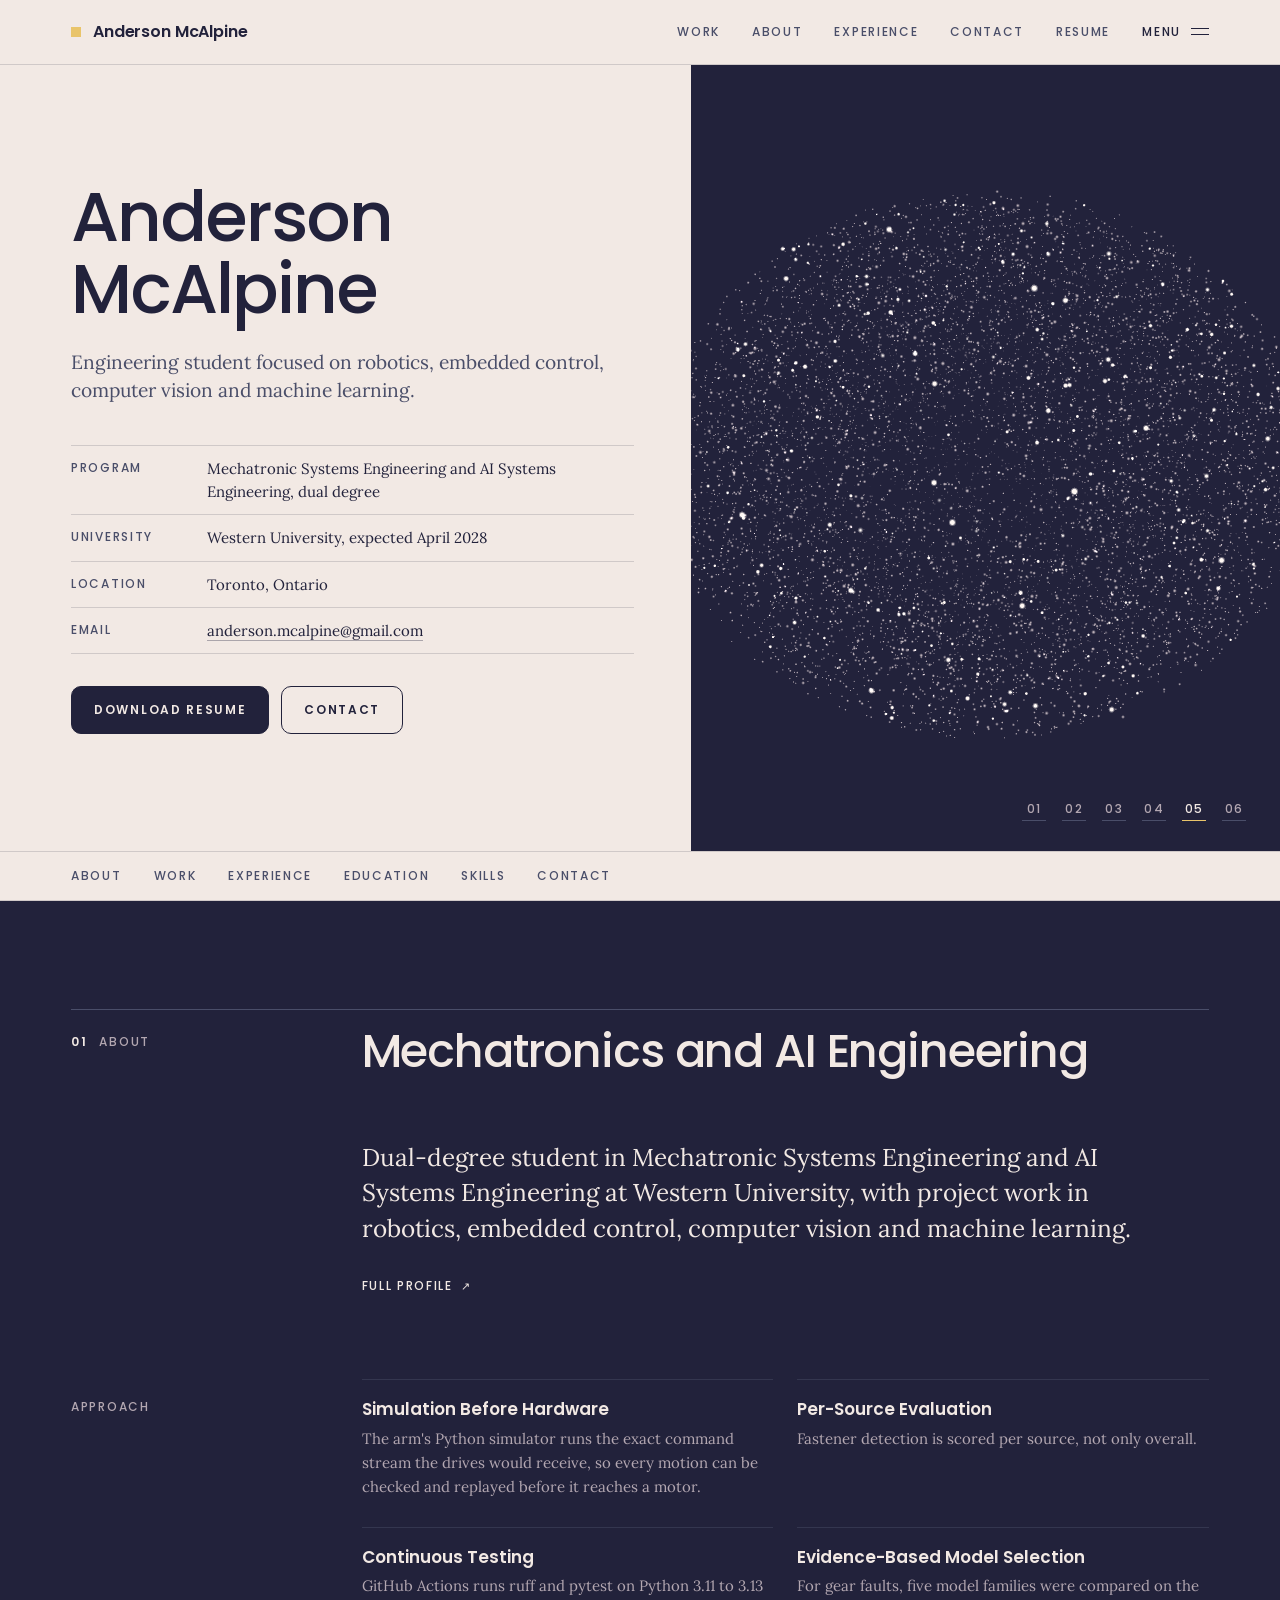
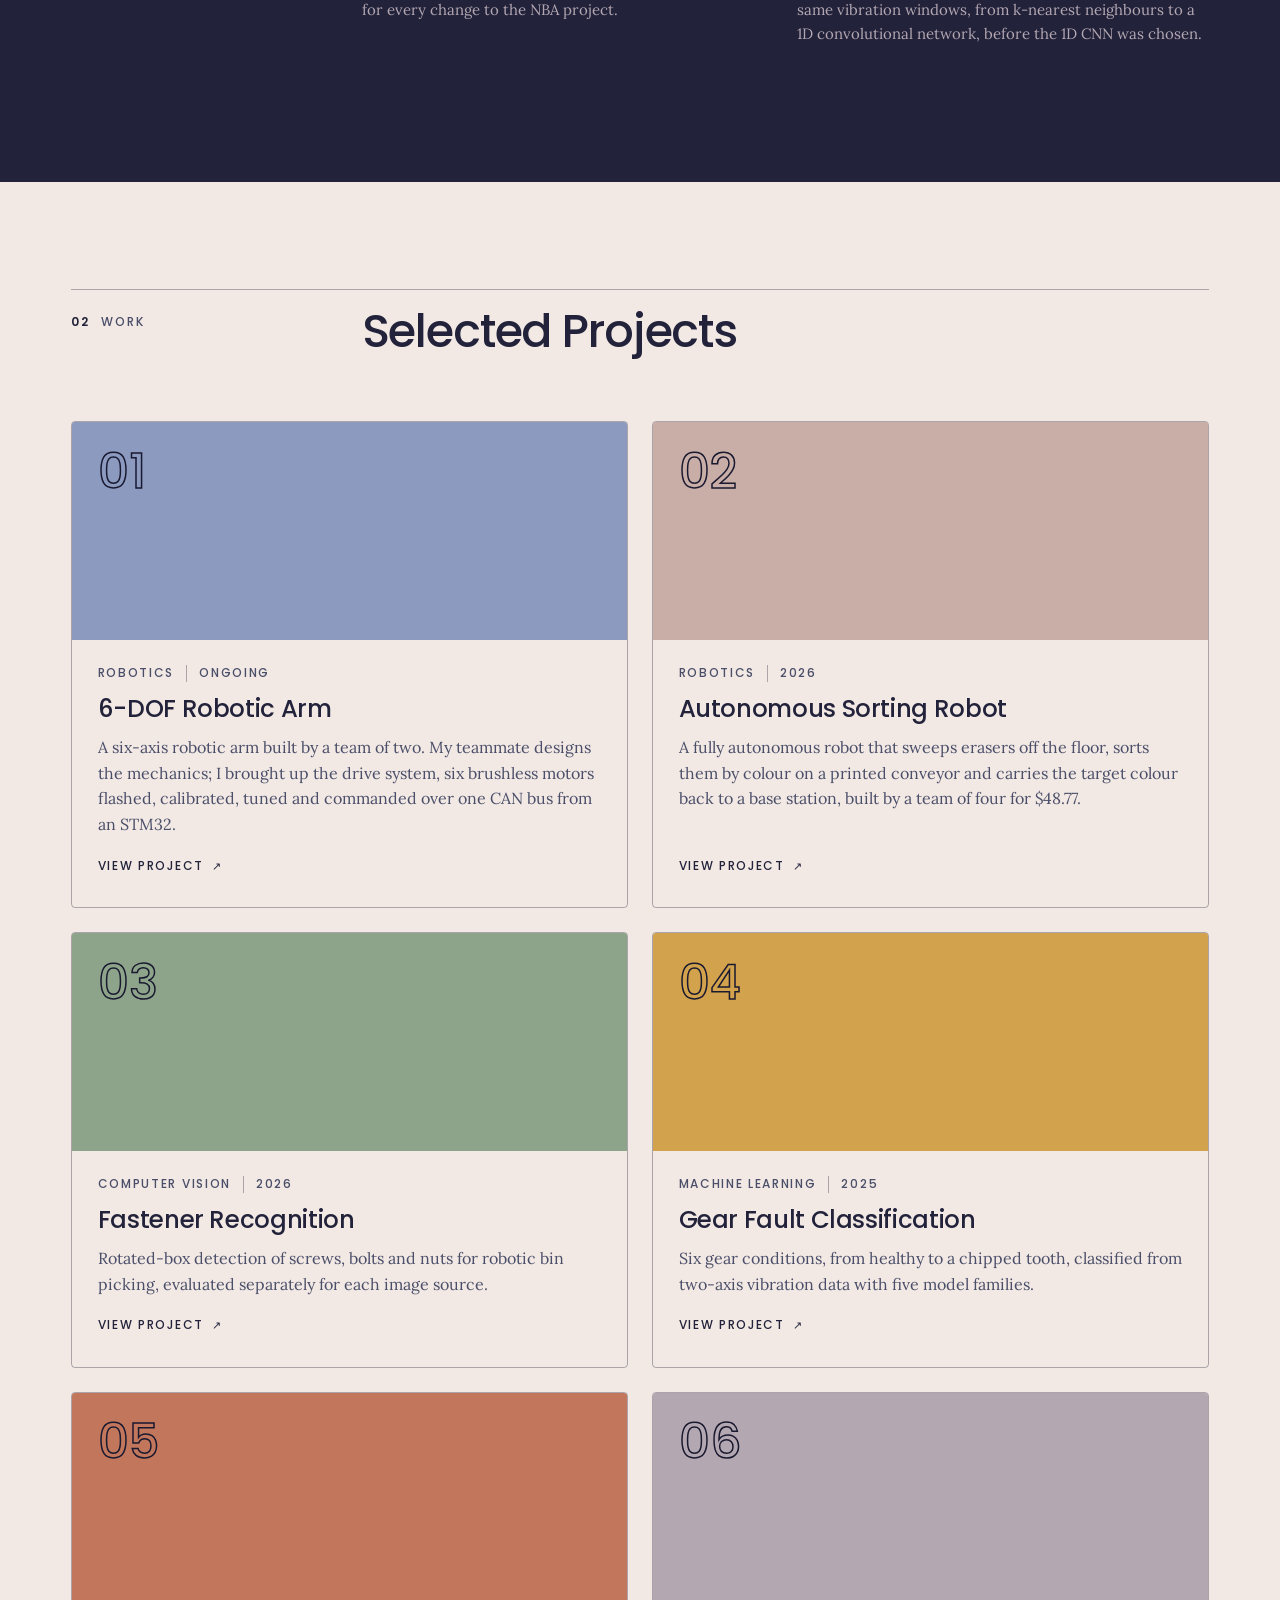
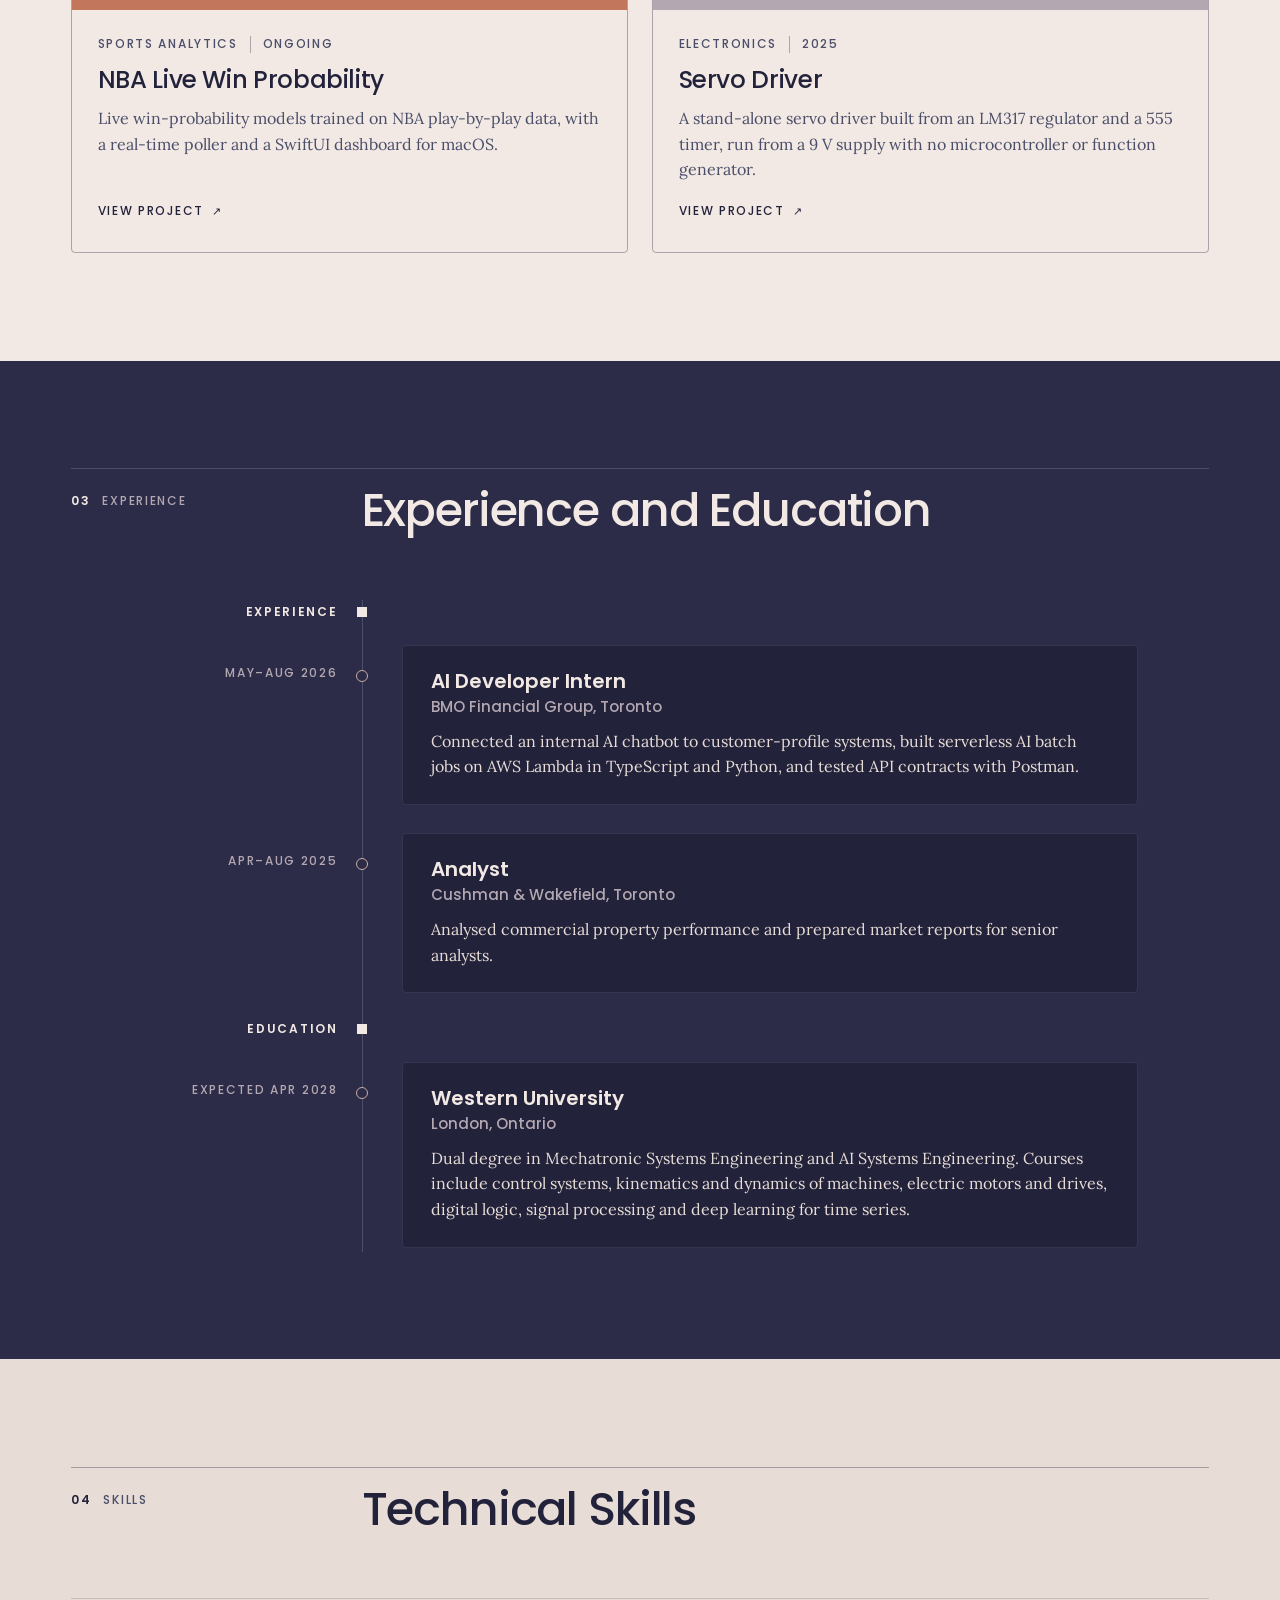
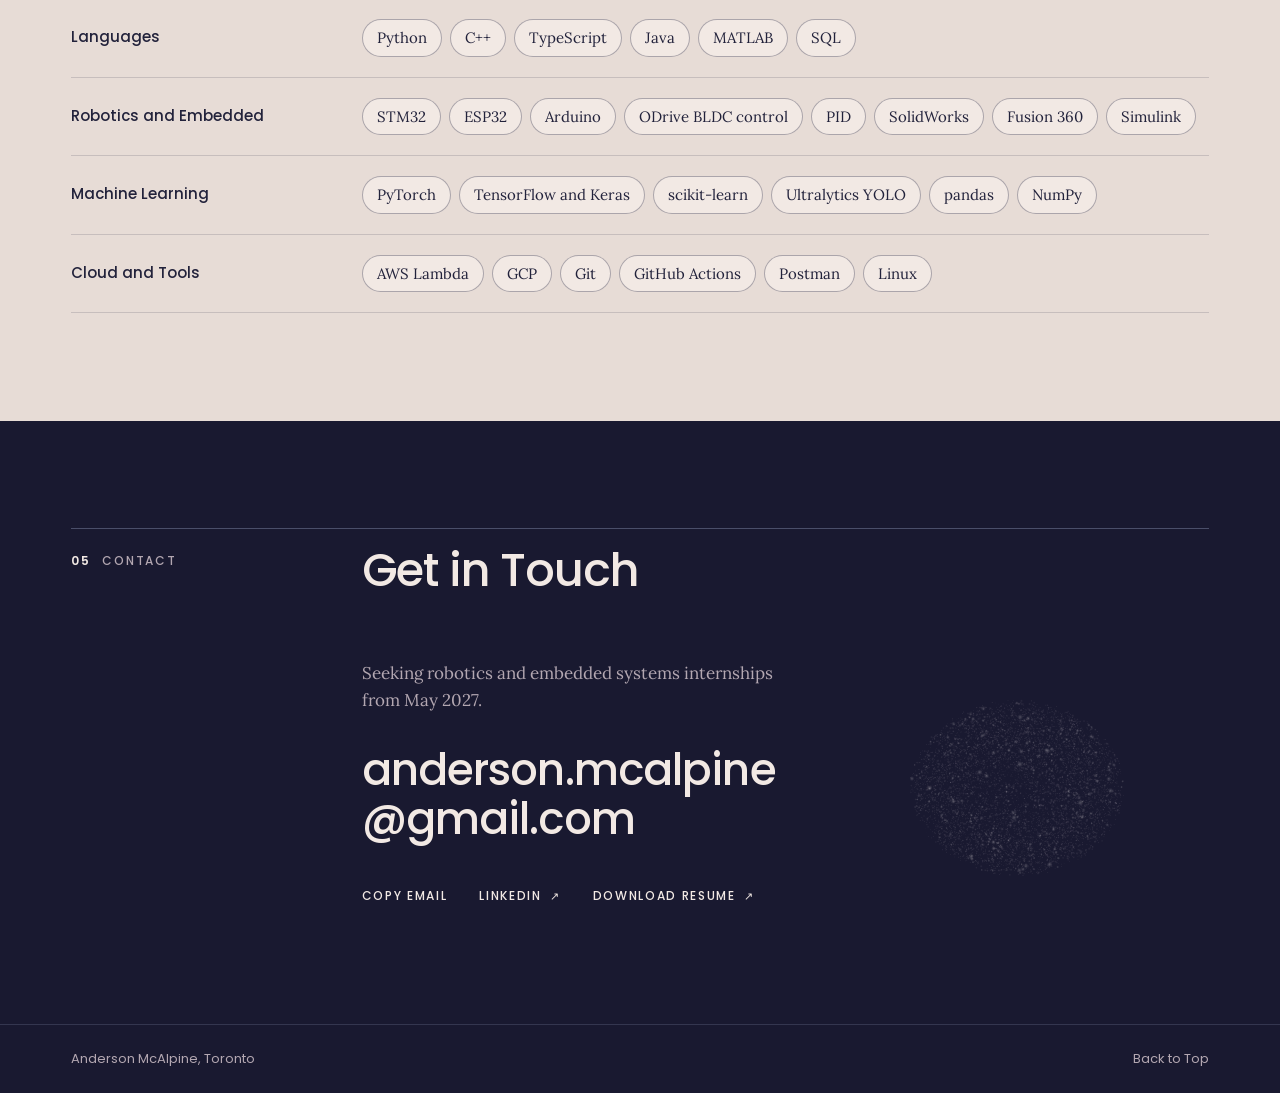
==== commit d3b410d0: "Move site address to andersonmcalpine.com" ====
--- a/index.html
+++ b/index.html
@@ -8,7 +8,7 @@
 <title>Anderson McAlpine | Robotics and AI Engineering</title>
 <meta name="description" content="Anderson McAlpine, mechatronics and AI engineering student at Western University: robotics, embedded control, computer vision and machine learning projects.">
 <meta name="theme-color" content="#22223B">
-<link rel="canonical" href="https://andersonmcalpine.github.io/">
+<link rel="canonical" href="https://andersonmcalpine.com/">
 <link rel="icon" href="assets/favicon.svg" type="image/svg+xml">
 <link rel="icon" href="assets/favicon-32.png" sizes="32x32" type="image/png">
 <link rel="apple-touch-icon" href="assets/apple-touch-icon.png">
@@ -16,8 +16,8 @@
 <meta property="og:site_name" content="Anderson McAlpine">
 <meta property="og:title" content="Anderson McAlpine | Robotics and AI Engineering">
 <meta property="og:description" content="Anderson McAlpine, mechatronics and AI engineering student at Western University: robotics, embedded control, computer vision and machine learning projects.">
-<meta property="og:url" content="https://andersonmcalpine.github.io/">
-<meta property="og:image" content="https://andersonmcalpine.github.io/images/og/home.png">
+<meta property="og:url" content="https://andersonmcalpine.com/">
+<meta property="og:image" content="https://andersonmcalpine.com/images/og/home.png">
 <meta property="og:image:width" content="1200">
 <meta property="og:image:height" content="630">
 <meta name="twitter:card" content="summary_large_image">
@@ -32,7 +32,7 @@
 <script src="assets/site.js?v=8ba3c498" defer></script>
 <script src="assets/nav.js?v=1912d596" defer></script>
 <script type="application/json" id="site-data">{"projects": [{"id": "arm", "title": "6-DOF Robotic Arm", "num": "01"}, {"id": "sorter", "title": "Autonomous Sorting Robot", "num": "02"}, {"id": "fastener", "title": "Fastener Recognition", "num": "03"}, {"id": "gear", "title": "Gear Fault Classification", "num": "04"}, {"id": "nba", "title": "NBA Live Win Probability", "num": "05"}, {"id": "servo", "title": "Servo Driver", "num": "06"}], "sections": [{"id": "top", "label": "Home"}, {"id": "work", "label": "Work"}, {"id": "about", "label": "About", "page": "about.html"}, {"id": "experience", "label": "Experience and Education"}, {"id": "skills", "label": "Skills"}, {"id": "contact", "label": "Contact"}, {"id": "resume", "label": "Resume", "page": "resume.html"}], "email": "anderson.mcalpine@gmail.com", "linkedin": "https://www.linkedin.com/in/anderson-mcalpine-620898380", "resume": "resume.pdf", "curve": [[0.0, 0.253], [0.006, 0.253], [0.013, 0.268], [0.019, 0.269], [0.025, 0.3], [0.031, 0.272], [0.037, 0.272], [0.044, 0.273], [0.05, 0.275], [0.056, 0.261], [0.062, 0.276], [0.069, 0.308], [0.075, 0.31], [0.081, 0.362], [0.087, 0.329], [0.094, 0.384], [0.1, 0.384], [0.106, 0.384], [0.113, 0.408], [0.119, 0.409], [0.125, 0.39], [0.131, 0.412], [0.138, 0.434], [0.144, 0.458], [0.15, 0.456], [0.156, 0.46], [0.163, 0.46], [0.169, 0.423], [0.175, 0.449], [0.181, 0.446], [0.188, 0.473], [0.194, 0.492], [0.2, 0.458], [0.206, 0.504], [0.212, 0.5], [0.219, 0.467], [0.225, 0.504], [0.231, 0.507], [0.237, 0.516], [0.244, 0.533], [0.25, 0.532], [0.256, 0.511], [0.263, 0.476], [0.269, 0.469], [0.275, 0.48], [0.281, 0.529], [0.287, 0.522], [0.294, 0.558], [0.3, 0.608], [0.306, 0.579], [0.312, 0.57], [0.319, 0.609], [0.325, 0.576], [0.331, 0.614], [0.338, 0.628], [0.344, 0.676], [0.35, 0.721], [0.356, 0.753], [0.362, 0.765], [0.369, 0.794], [0.375, 0.798], [0.381, 0.824], [0.388, 0.828], [0.394, 0.851], [0.4, 0.862], [0.406, 0.886], [0.412, 0.855], [0.419, 0.855], [0.425, 0.877], [0.431, 0.888], [0.438, 0.91], [0.444, 0.912], [0.45, 0.897], [0.456, 0.902], [0.463, 0.904], [0.469, 0.904], [0.475, 0.897], [0.481, 0.89], [0.487, 0.877], [0.494, 0.868], [0.5, 0.905], [0.506, 0.888], [0.512, 0.888], [0.519, 0.894], [0.525, 0.917], [0.531, 0.907], [0.537, 0.889], [0.544, 0.905], [0.55, 0.893], [0.556, 0.886], [0.562, 0.912], [0.569, 0.926], [0.575, 0.908], [0.581, 0.92], [0.588, 0.914], [0.594, 0.904], [0.6, 0.919], [0.606, 0.921], [0.613, 0.888], [0.619, 0.877], [0.625, 0.895], [0.631, 0.881], [0.637, 0.852], [0.644, 0.838], [0.65, 0.787], [0.656, 0.803], [0.662, 0.803], [0.669, 0.786], [0.675, 0.731], [0.681, 0.796], [0.688, 0.824], [0.694, 0.828], [0.7, 0.753], [0.706, 0.753], [0.713, 0.807], [0.719, 0.869], [0.725, 0.827], [0.731, 0.811], [0.738, 0.817], [0.744, 0.814], [0.75, 0.722], [0.756, 0.697], [0.762, 0.718], [0.769, 0.707], [0.775, 0.74], [0.781, 0.79], [0.787, 0.751], [0.794, 0.73], [0.8, 0.679], [0.806, 0.69], [0.812, 0.69], [0.819, 0.667], [0.825, 0.553], [0.831, 0.52], [0.838, 0.386], [0.844, 0.353], [0.85, 0.472], [0.856, 0.6], [0.863, 0.606], [0.869, 0.73], [0.875, 0.655], [0.881, 0.63], [0.887, 0.499], [0.894, 0.499], [0.9, 0.584], [0.906, 0.584], [0.912, 0.632], [0.919, 0.644], [0.925, 0.644], [0.931, 0.665], [0.938, 0.642], [0.944, 0.642], [0.95, 0.406], [0.956, 0.372], [0.963, 0.408], [0.969, 0.374], [0.975, 0.295], [0.981, 0.116], [0.988, 0.1], [0.994, 0.022], [1.0, 0.005]]}</script>
-<script type="application/ld+json">{"@context": "https://schema.org", "@type": "Person", "name": "Anderson McAlpine", "url": "https://andersonmcalpine.github.io/", "email": "mailto:anderson.mcalpine@gmail.com", "description": "Mechatronic Systems and AI Systems Engineering student at Western University, based in Toronto. Seeking robotics and embedded systems internships from May 2027.", "address": {"@type": "PostalAddress", "addressLocality": "Toronto", "addressRegion": "ON", "addressCountry": "CA"}, "alumniOf": [{"@type": "CollegeOrUniversity", "name": "Western University"}], "knowsAbout": ["Python", "C++", "TypeScript", "Java", "MATLAB", "SQL", "STM32", "ESP32", "Arduino", "ODrive BLDC control", "PID", "SolidWorks", "Fusion 360", "Simulink", "PyTorch", "TensorFlow/Keras", "scikit-learn", "Ultralytics YOLO", "pandas", "NumPy", "AWS (Lambda)", "GCP", "Git", "GitHub Actions", "Postman", "Linux"], "sameAs": ["https://www.linkedin.com/in/anderson-mcalpine-620898380"]}</script>
+<script type="application/ld+json">{"@context": "https://schema.org", "@type": "Person", "name": "Anderson McAlpine", "url": "https://andersonmcalpine.com/", "email": "mailto:anderson.mcalpine@gmail.com", "description": "Mechatronic Systems and AI Systems Engineering student at Western University, based in Toronto. Seeking robotics and embedded systems internships from May 2027.", "address": {"@type": "PostalAddress", "addressLocality": "Toronto", "addressRegion": "ON", "addressCountry": "CA"}, "alumniOf": [{"@type": "CollegeOrUniversity", "name": "Western University"}], "knowsAbout": ["Python", "C++", "TypeScript", "Java", "MATLAB", "SQL", "STM32", "ESP32", "Arduino", "ODrive BLDC control", "PID", "SolidWorks", "Fusion 360", "Simulink", "PyTorch", "TensorFlow/Keras", "scikit-learn", "Ultralytics YOLO", "pandas", "NumPy", "AWS (Lambda)", "GCP", "Git", "GitHub Actions", "Postman", "Linux"], "sameAs": ["https://www.linkedin.com/in/anderson-mcalpine-620898380"]}</script>
 </head>
 <body>
 <svg class="sprite" aria-hidden="true" focusable="false"><filter id="duo" color-interpolation-filters="sRGB"><feColorMatrix type="saturate" values="0"/><feComponentTransfer><feFuncR type="table" tableValues="0.133 0.949"/><feFuncG type="table" tableValues="0.133 0.914"/><feFuncB type="table" tableValues="0.231 0.894"/></feComponentTransfer></filter></svg>
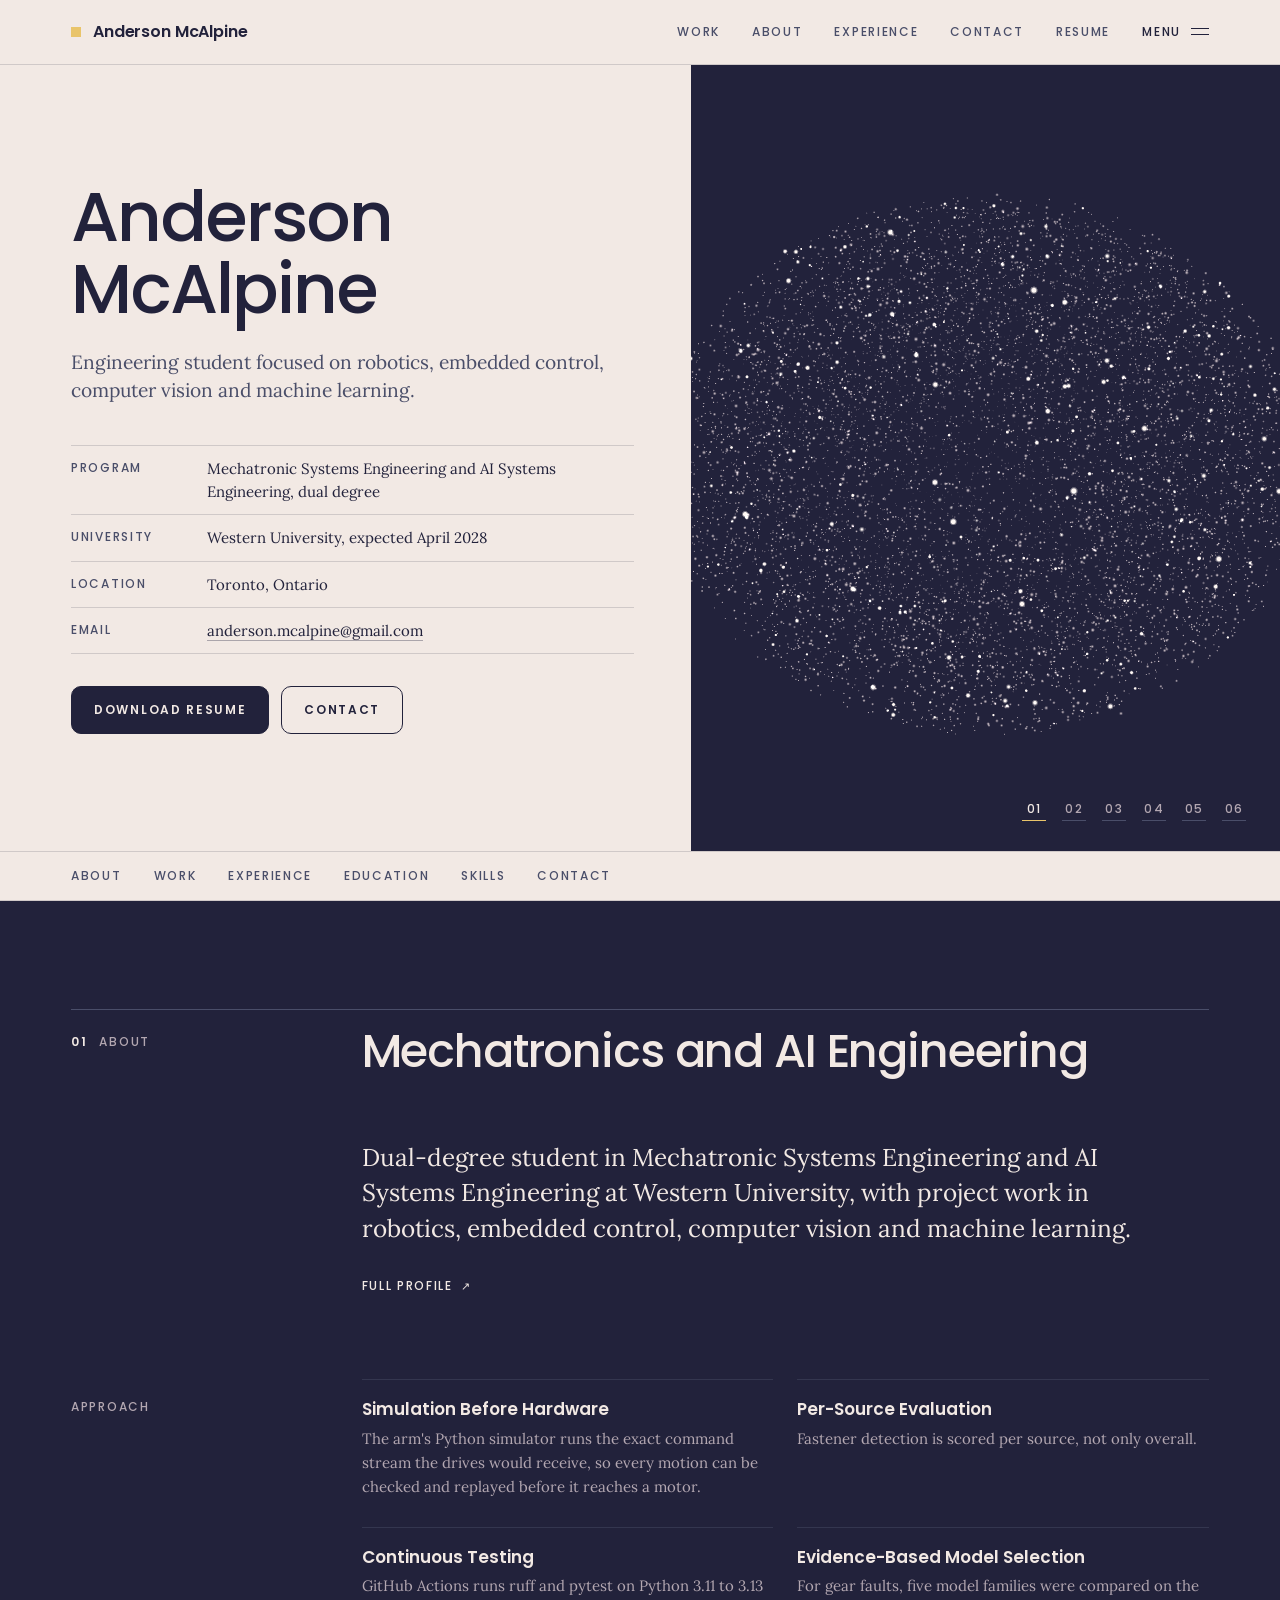
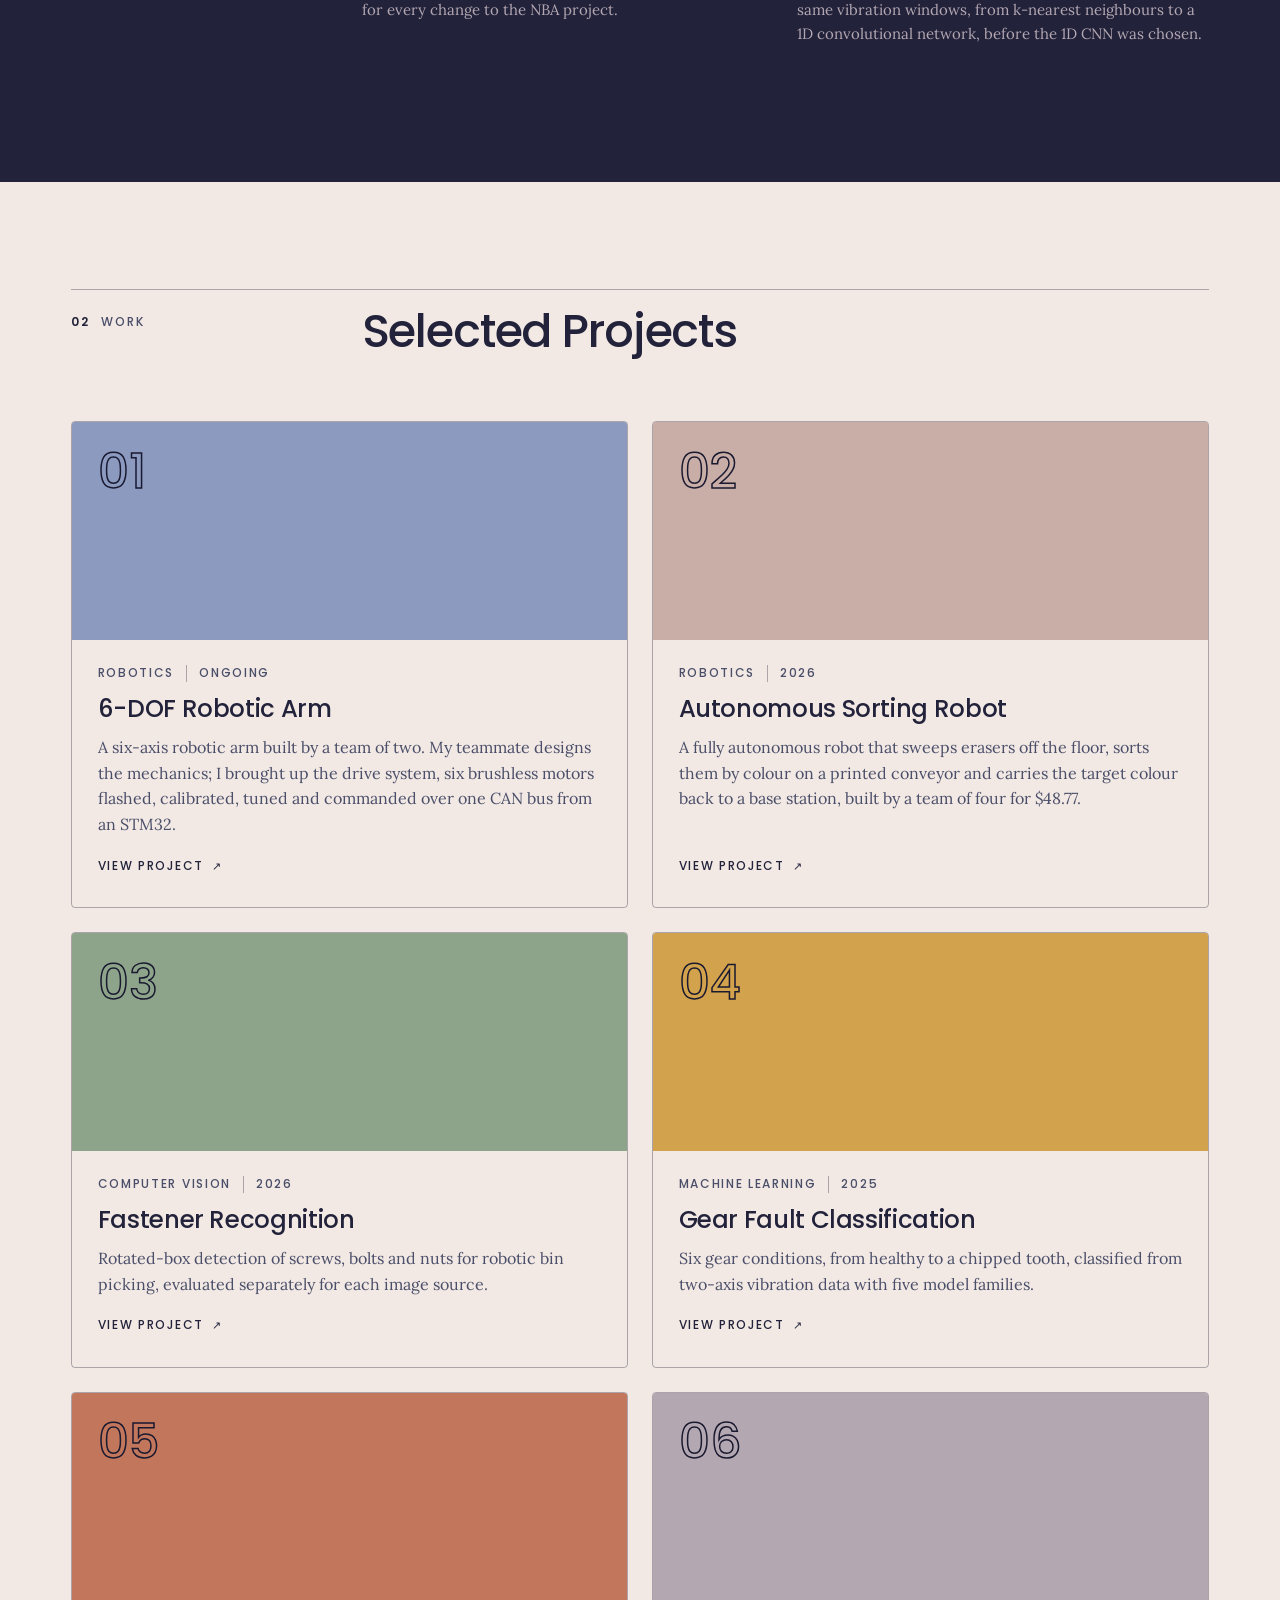
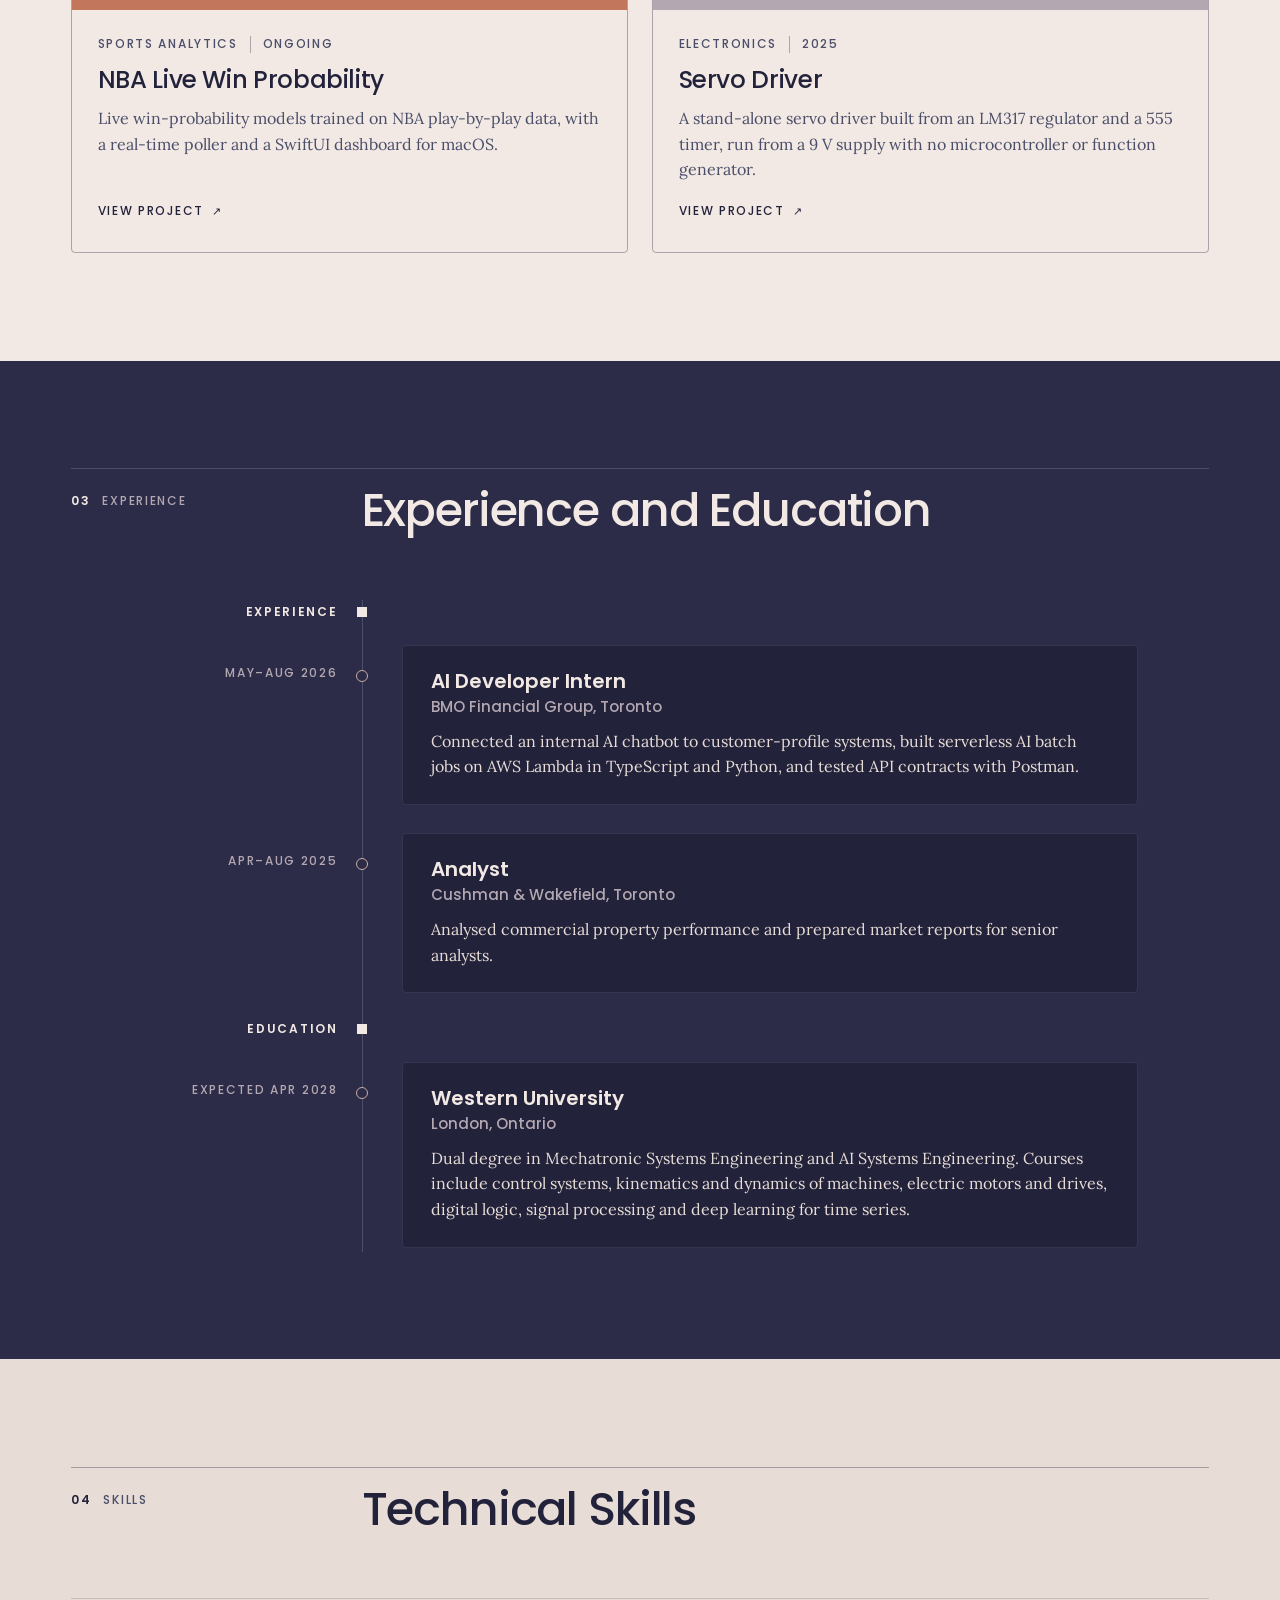
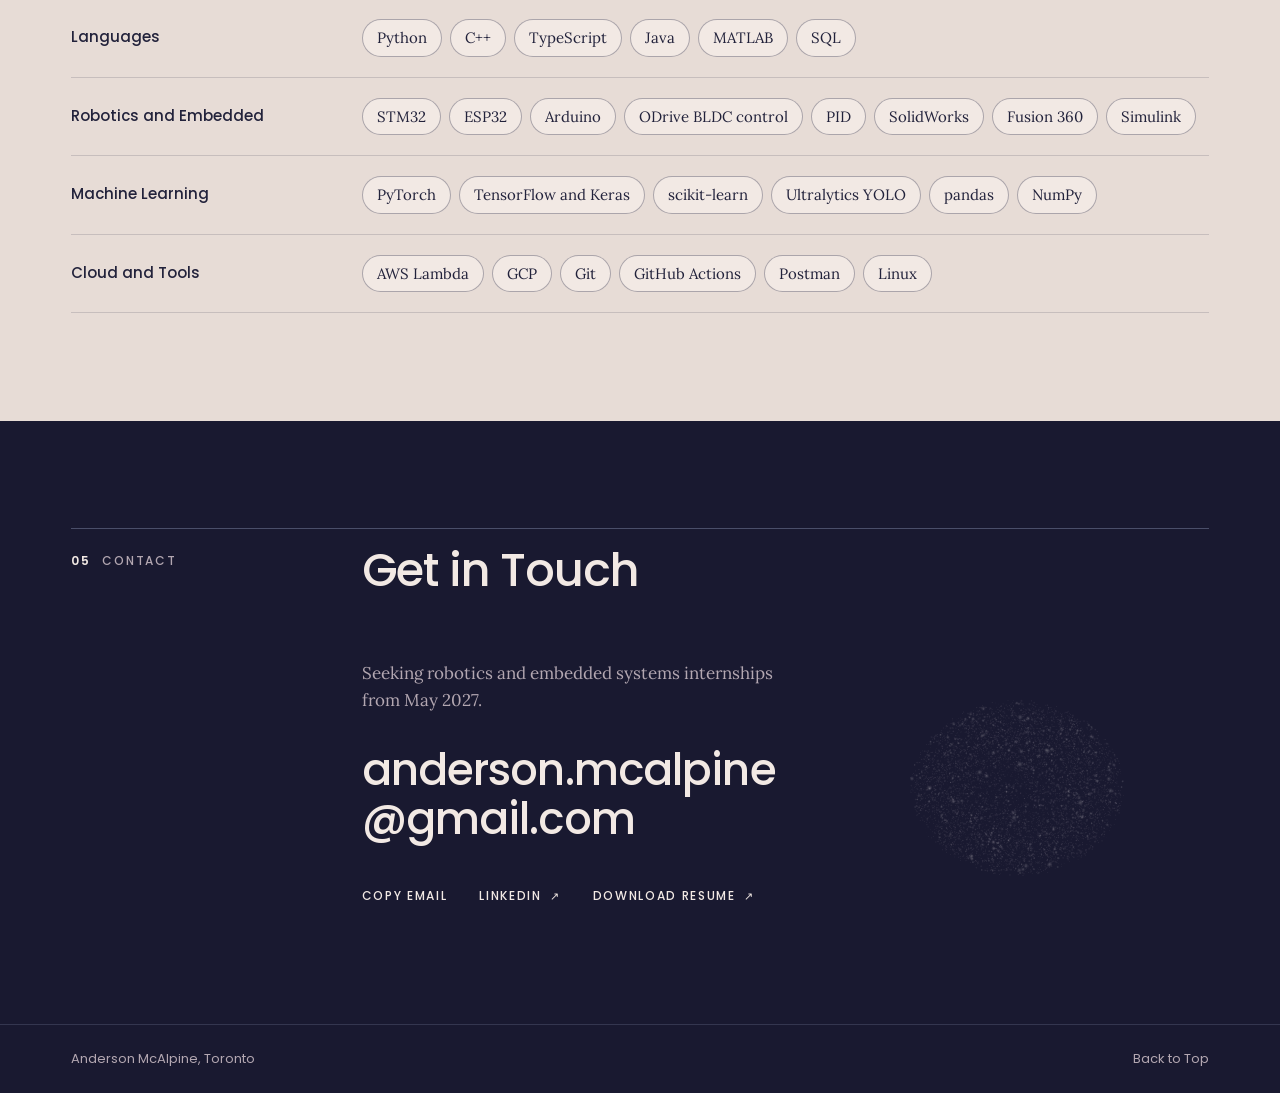
==== commit fb8bf6e2: "Keep github.io address until the custom domain is live" ====
--- a/index.html
+++ b/index.html
@@ -8,7 +8,7 @@
 <title>Anderson McAlpine | Robotics and AI Engineering</title>
 <meta name="description" content="Anderson McAlpine, mechatronics and AI engineering student at Western University: robotics, embedded control, computer vision and machine learning projects.">
 <meta name="theme-color" content="#22223B">
-<link rel="canonical" href="https://andersonmcalpine.com/">
+<link rel="canonical" href="https://andersonmcalpine.github.io/">
 <link rel="icon" href="assets/favicon.svg" type="image/svg+xml">
 <link rel="icon" href="assets/favicon-32.png" sizes="32x32" type="image/png">
 <link rel="apple-touch-icon" href="assets/apple-touch-icon.png">
@@ -16,8 +16,8 @@
 <meta property="og:site_name" content="Anderson McAlpine">
 <meta property="og:title" content="Anderson McAlpine | Robotics and AI Engineering">
 <meta property="og:description" content="Anderson McAlpine, mechatronics and AI engineering student at Western University: robotics, embedded control, computer vision and machine learning projects.">
-<meta property="og:url" content="https://andersonmcalpine.com/">
-<meta property="og:image" content="https://andersonmcalpine.com/images/og/home.png">
+<meta property="og:url" content="https://andersonmcalpine.github.io/">
+<meta property="og:image" content="https://andersonmcalpine.github.io/images/og/home.png">
 <meta property="og:image:width" content="1200">
 <meta property="og:image:height" content="630">
 <meta name="twitter:card" content="summary_large_image">
@@ -32,7 +32,7 @@
 <script src="assets/site.js?v=8ba3c498" defer></script>
 <script src="assets/nav.js?v=1912d596" defer></script>
 <script type="application/json" id="site-data">{"projects": [{"id": "arm", "title": "6-DOF Robotic Arm", "num": "01"}, {"id": "sorter", "title": "Autonomous Sorting Robot", "num": "02"}, {"id": "fastener", "title": "Fastener Recognition", "num": "03"}, {"id": "gear", "title": "Gear Fault Classification", "num": "04"}, {"id": "nba", "title": "NBA Live Win Probability", "num": "05"}, {"id": "servo", "title": "Servo Driver", "num": "06"}], "sections": [{"id": "top", "label": "Home"}, {"id": "work", "label": "Work"}, {"id": "about", "label": "About", "page": "about.html"}, {"id": "experience", "label": "Experience and Education"}, {"id": "skills", "label": "Skills"}, {"id": "contact", "label": "Contact"}, {"id": "resume", "label": "Resume", "page": "resume.html"}], "email": "anderson.mcalpine@gmail.com", "linkedin": "https://www.linkedin.com/in/anderson-mcalpine-620898380", "resume": "resume.pdf", "curve": [[0.0, 0.253], [0.006, 0.253], [0.013, 0.268], [0.019, 0.269], [0.025, 0.3], [0.031, 0.272], [0.037, 0.272], [0.044, 0.273], [0.05, 0.275], [0.056, 0.261], [0.062, 0.276], [0.069, 0.308], [0.075, 0.31], [0.081, 0.362], [0.087, 0.329], [0.094, 0.384], [0.1, 0.384], [0.106, 0.384], [0.113, 0.408], [0.119, 0.409], [0.125, 0.39], [0.131, 0.412], [0.138, 0.434], [0.144, 0.458], [0.15, 0.456], [0.156, 0.46], [0.163, 0.46], [0.169, 0.423], [0.175, 0.449], [0.181, 0.446], [0.188, 0.473], [0.194, 0.492], [0.2, 0.458], [0.206, 0.504], [0.212, 0.5], [0.219, 0.467], [0.225, 0.504], [0.231, 0.507], [0.237, 0.516], [0.244, 0.533], [0.25, 0.532], [0.256, 0.511], [0.263, 0.476], [0.269, 0.469], [0.275, 0.48], [0.281, 0.529], [0.287, 0.522], [0.294, 0.558], [0.3, 0.608], [0.306, 0.579], [0.312, 0.57], [0.319, 0.609], [0.325, 0.576], [0.331, 0.614], [0.338, 0.628], [0.344, 0.676], [0.35, 0.721], [0.356, 0.753], [0.362, 0.765], [0.369, 0.794], [0.375, 0.798], [0.381, 0.824], [0.388, 0.828], [0.394, 0.851], [0.4, 0.862], [0.406, 0.886], [0.412, 0.855], [0.419, 0.855], [0.425, 0.877], [0.431, 0.888], [0.438, 0.91], [0.444, 0.912], [0.45, 0.897], [0.456, 0.902], [0.463, 0.904], [0.469, 0.904], [0.475, 0.897], [0.481, 0.89], [0.487, 0.877], [0.494, 0.868], [0.5, 0.905], [0.506, 0.888], [0.512, 0.888], [0.519, 0.894], [0.525, 0.917], [0.531, 0.907], [0.537, 0.889], [0.544, 0.905], [0.55, 0.893], [0.556, 0.886], [0.562, 0.912], [0.569, 0.926], [0.575, 0.908], [0.581, 0.92], [0.588, 0.914], [0.594, 0.904], [0.6, 0.919], [0.606, 0.921], [0.613, 0.888], [0.619, 0.877], [0.625, 0.895], [0.631, 0.881], [0.637, 0.852], [0.644, 0.838], [0.65, 0.787], [0.656, 0.803], [0.662, 0.803], [0.669, 0.786], [0.675, 0.731], [0.681, 0.796], [0.688, 0.824], [0.694, 0.828], [0.7, 0.753], [0.706, 0.753], [0.713, 0.807], [0.719, 0.869], [0.725, 0.827], [0.731, 0.811], [0.738, 0.817], [0.744, 0.814], [0.75, 0.722], [0.756, 0.697], [0.762, 0.718], [0.769, 0.707], [0.775, 0.74], [0.781, 0.79], [0.787, 0.751], [0.794, 0.73], [0.8, 0.679], [0.806, 0.69], [0.812, 0.69], [0.819, 0.667], [0.825, 0.553], [0.831, 0.52], [0.838, 0.386], [0.844, 0.353], [0.85, 0.472], [0.856, 0.6], [0.863, 0.606], [0.869, 0.73], [0.875, 0.655], [0.881, 0.63], [0.887, 0.499], [0.894, 0.499], [0.9, 0.584], [0.906, 0.584], [0.912, 0.632], [0.919, 0.644], [0.925, 0.644], [0.931, 0.665], [0.938, 0.642], [0.944, 0.642], [0.95, 0.406], [0.956, 0.372], [0.963, 0.408], [0.969, 0.374], [0.975, 0.295], [0.981, 0.116], [0.988, 0.1], [0.994, 0.022], [1.0, 0.005]]}</script>
-<script type="application/ld+json">{"@context": "https://schema.org", "@type": "Person", "name": "Anderson McAlpine", "url": "https://andersonmcalpine.com/", "email": "mailto:anderson.mcalpine@gmail.com", "description": "Mechatronic Systems and AI Systems Engineering student at Western University, based in Toronto. Seeking robotics and embedded systems internships from May 2027.", "address": {"@type": "PostalAddress", "addressLocality": "Toronto", "addressRegion": "ON", "addressCountry": "CA"}, "alumniOf": [{"@type": "CollegeOrUniversity", "name": "Western University"}], "knowsAbout": ["Python", "C++", "TypeScript", "Java", "MATLAB", "SQL", "STM32", "ESP32", "Arduino", "ODrive BLDC control", "PID", "SolidWorks", "Fusion 360", "Simulink", "PyTorch", "TensorFlow/Keras", "scikit-learn", "Ultralytics YOLO", "pandas", "NumPy", "AWS (Lambda)", "GCP", "Git", "GitHub Actions", "Postman", "Linux"], "sameAs": ["https://www.linkedin.com/in/anderson-mcalpine-620898380"]}</script>
+<script type="application/ld+json">{"@context": "https://schema.org", "@type": "Person", "name": "Anderson McAlpine", "url": "https://andersonmcalpine.github.io/", "email": "mailto:anderson.mcalpine@gmail.com", "description": "Mechatronic Systems and AI Systems Engineering student at Western University, based in Toronto. Seeking robotics and embedded systems internships from May 2027.", "address": {"@type": "PostalAddress", "addressLocality": "Toronto", "addressRegion": "ON", "addressCountry": "CA"}, "alumniOf": [{"@type": "CollegeOrUniversity", "name": "Western University"}], "knowsAbout": ["Python", "C++", "TypeScript", "Java", "MATLAB", "SQL", "STM32", "ESP32", "Arduino", "ODrive BLDC control", "PID", "SolidWorks", "Fusion 360", "Simulink", "PyTorch", "TensorFlow/Keras", "scikit-learn", "Ultralytics YOLO", "pandas", "NumPy", "AWS (Lambda)", "GCP", "Git", "GitHub Actions", "Postman", "Linux"], "sameAs": ["https://www.linkedin.com/in/anderson-mcalpine-620898380"]}</script>
 </head>
 <body>
 <svg class="sprite" aria-hidden="true" focusable="false"><filter id="duo" color-interpolation-filters="sRGB"><feColorMatrix type="saturate" values="0"/><feComponentTransfer><feFuncR type="table" tableValues="0.133 0.949"/><feFuncG type="table" tableValues="0.133 0.914"/><feFuncB type="table" tableValues="0.231 0.894"/></feComponentTransfer></filter></svg>
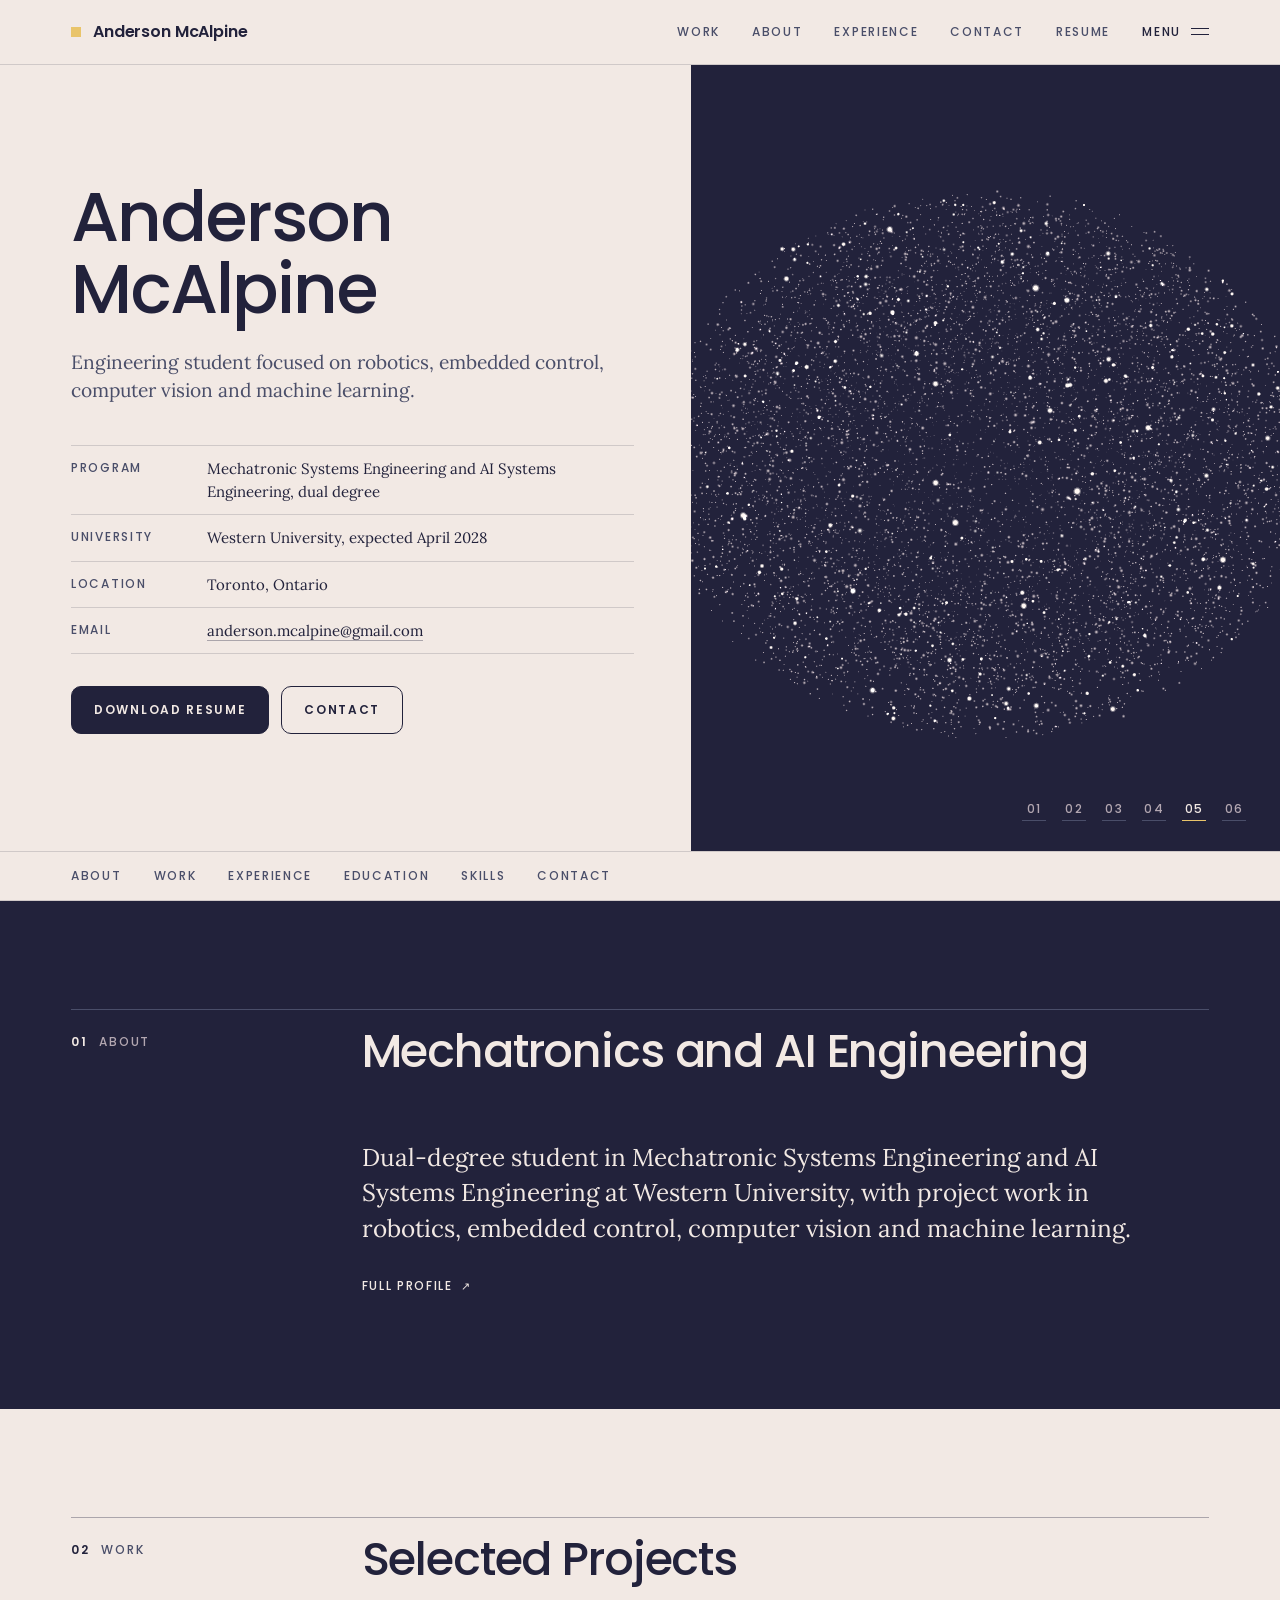
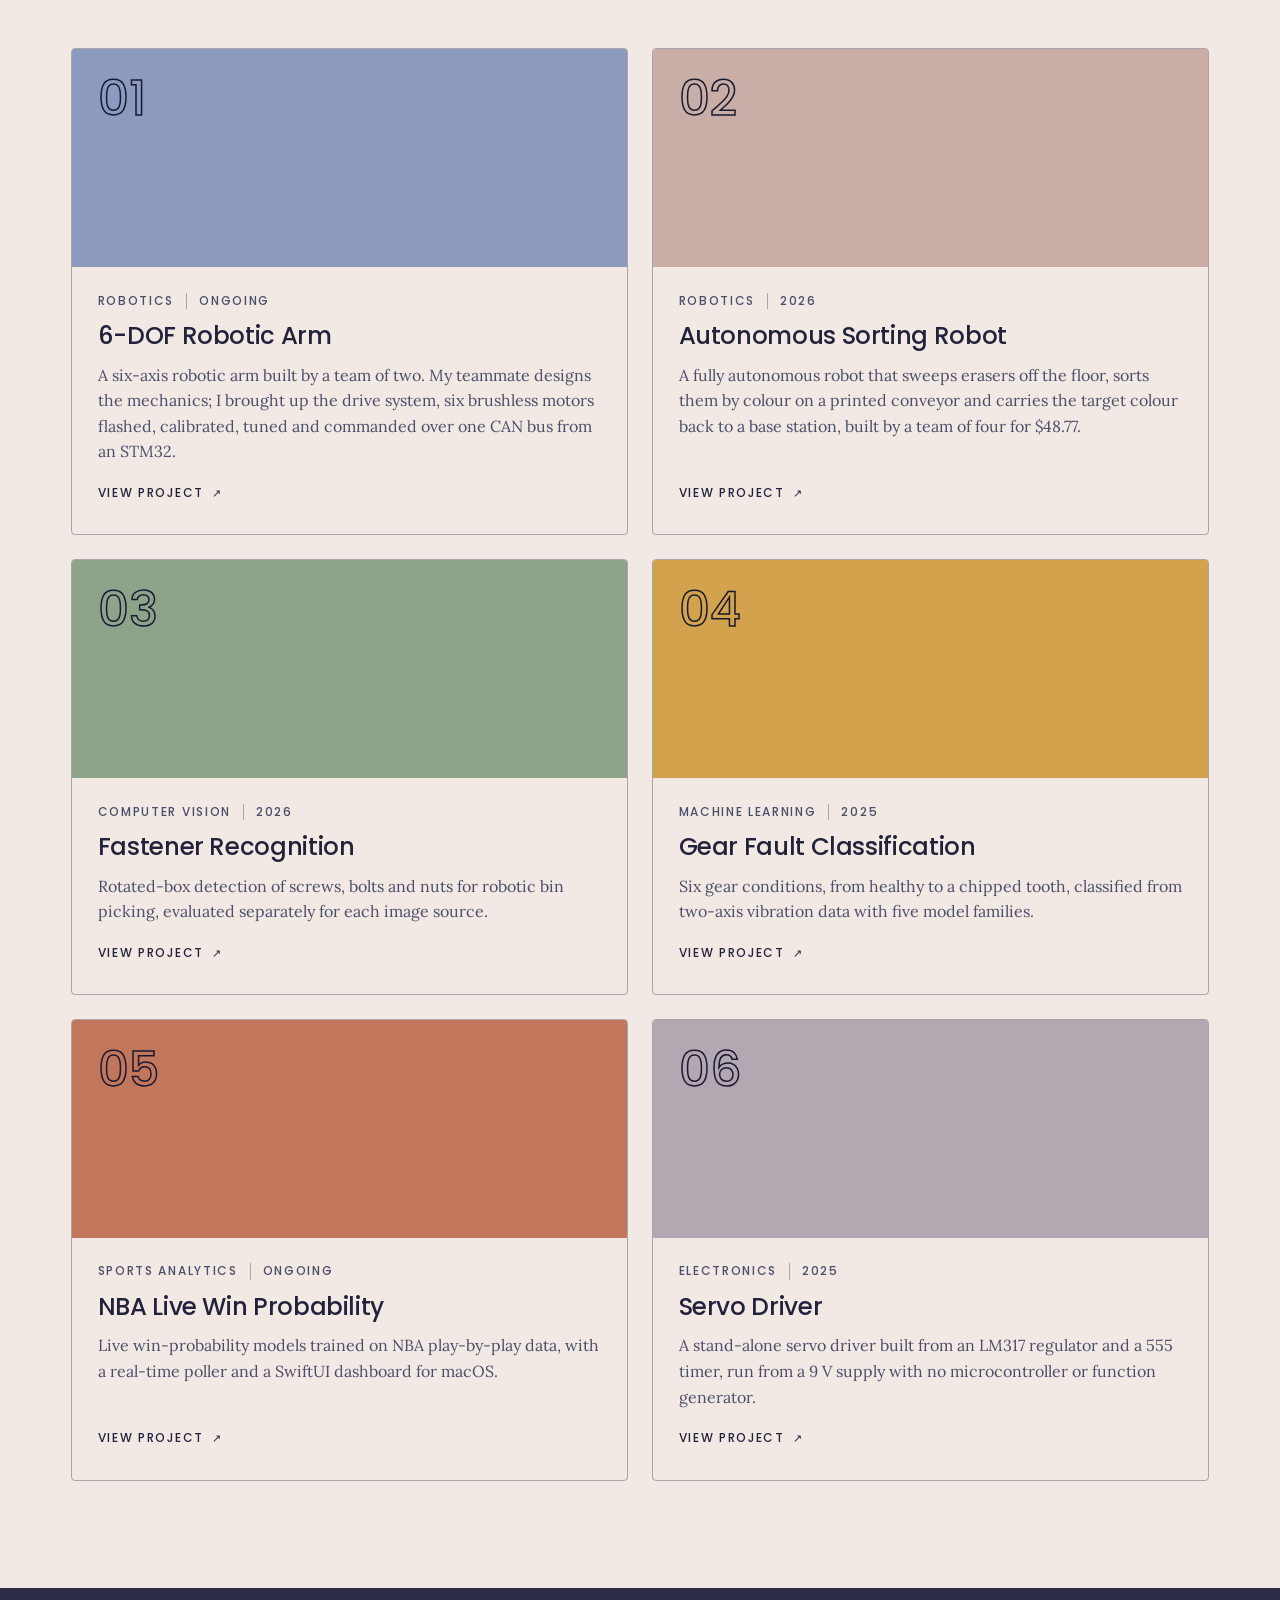
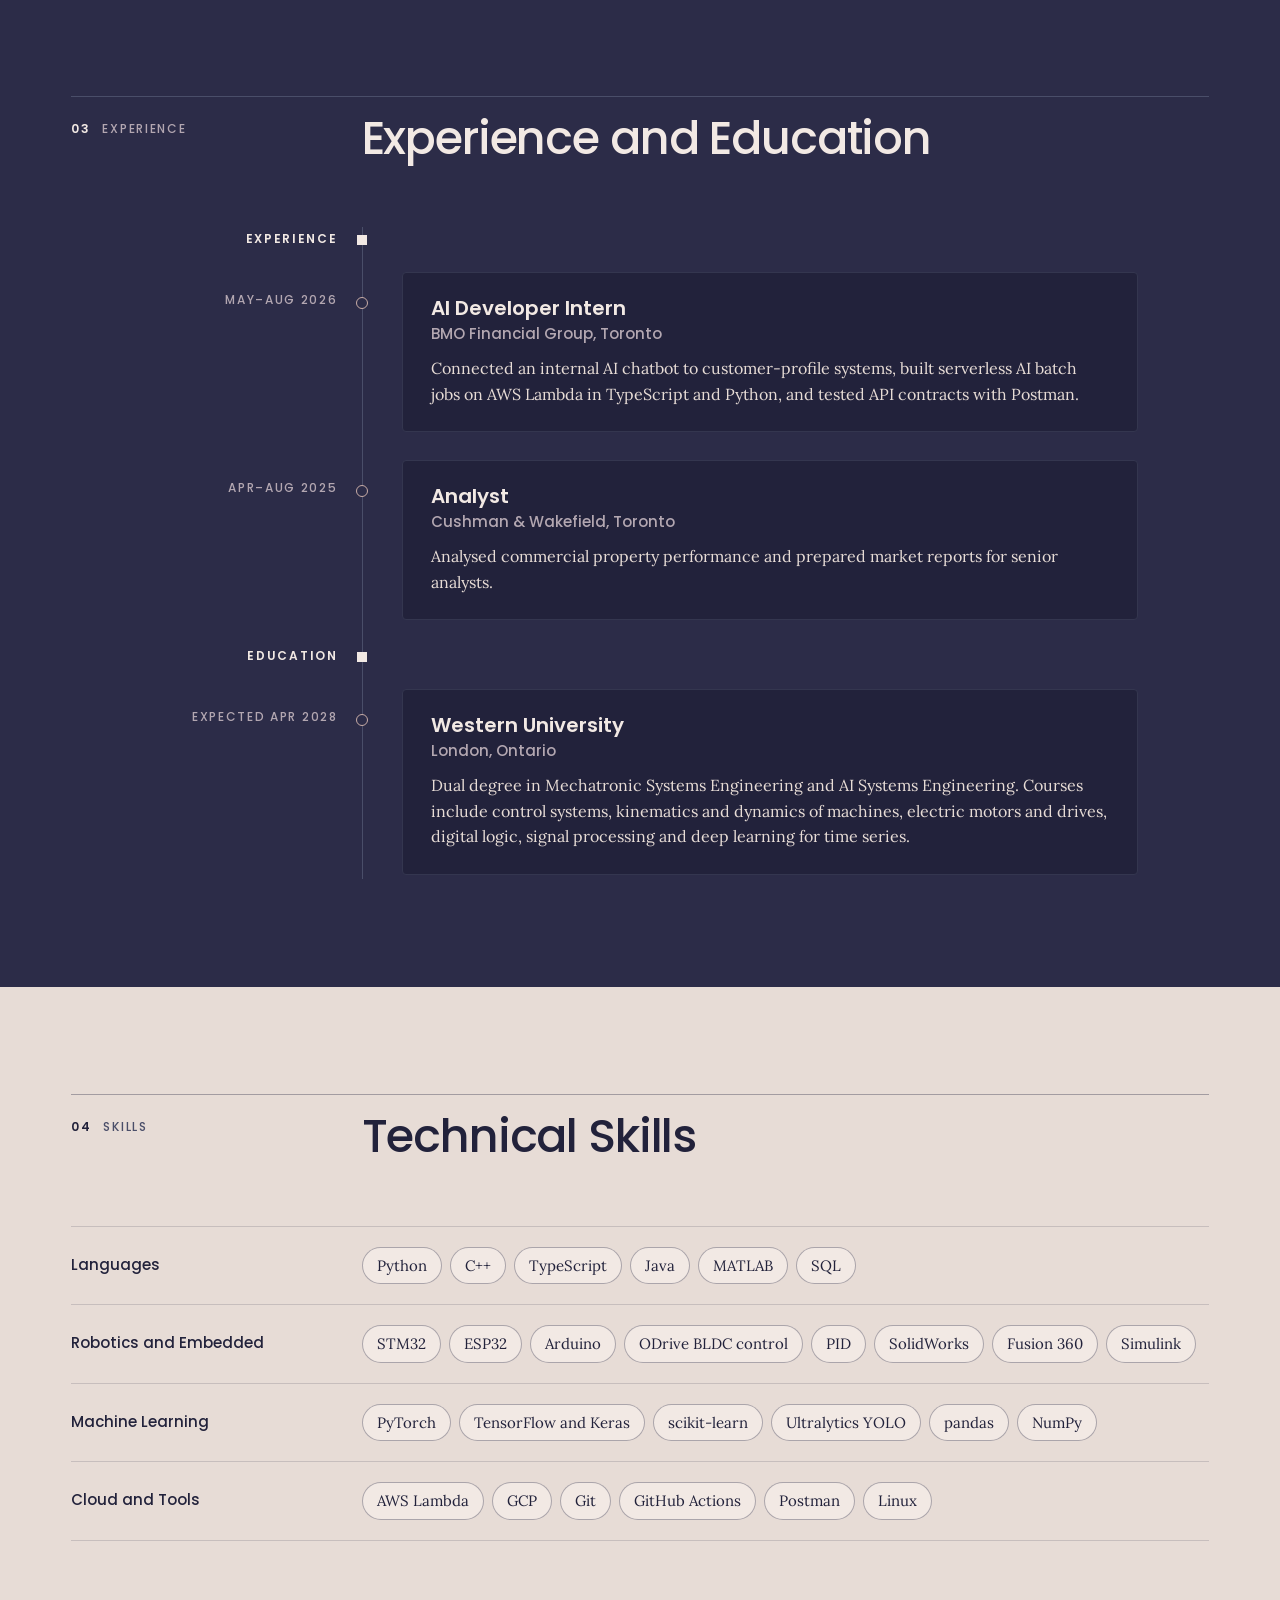
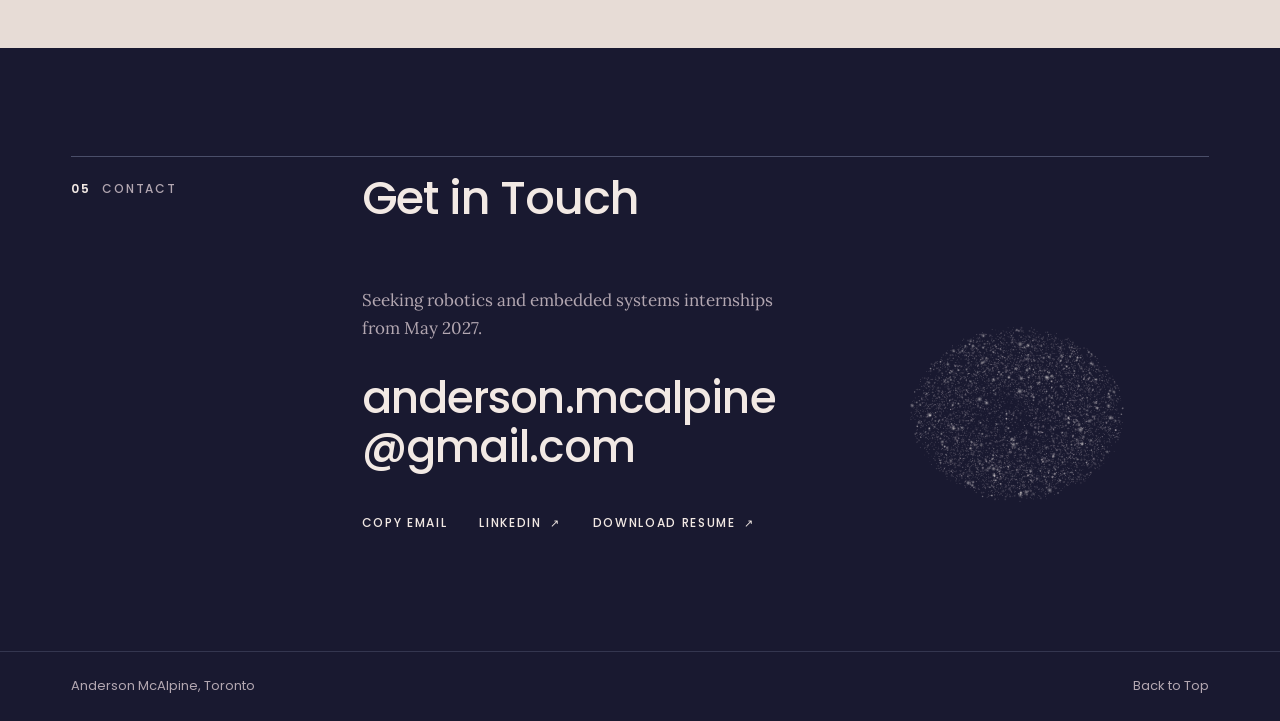
==== commit a7c1dd26: "Remove the Approach section from About and the home page" ====
--- a/index.html
+++ b/index.html
@@ -24,7 +24,7 @@
 <link rel="preconnect" href="https://fonts.googleapis.com">
 <link rel="preconnect" href="https://fonts.gstatic.com" crossorigin>
 <link rel="stylesheet" href="https://fonts.googleapis.com/css2?family=Lora:ital,wght@0,400;0,500;1,400&family=Poppins:wght@400;500;600;700&display=swap">
-<link rel="stylesheet" href="assets/site.css?v=2e69f2cb">
+<link rel="stylesheet" href="assets/site.css?v=c5b46ca6">
 <link rel="stylesheet" href="assets/nav.css?v=917d57b8">
 <link rel="stylesheet" href="assets/pages.css?v=75e72bad">
 <link rel="stylesheet" href="assets/home.css?v=1b951df9">
@@ -101,27 +101,6 @@
         <a class="link" href="about.html"><span class="u">Full Profile</span> <span class="ar" aria-hidden="true">↗</span></a>
       </div>
     </div>
-    <div class="cols how">
-      <h3 class="eyebrow">Approach</h3>
-      <ul class="how-list">
-        <li>
-          <h4>Simulation Before Hardware</h4>
-          <p>The arm&#x27;s Python simulator runs the exact command stream the drives would receive, so every motion can be checked and replayed before it reaches a motor.</p>
-        </li>
-        <li>
-          <h4>Per-Source Evaluation</h4>
-          <p>Fastener detection is scored per source, not only overall.</p>
-        </li>
-        <li>
-          <h4>Continuous Testing</h4>
-          <p>GitHub Actions runs ruff and pytest on Python 3.11 to 3.13 for every change to the NBA project.</p>
-        </li>
-        <li>
-          <h4>Evidence-Based Model Selection</h4>
-          <p>For gear faults, five model families were compared on the same vibration windows, from k-nearest neighbours to a 1D convolutional network, before the 1D CNN was chosen.</p>
-        </li>
-      </ul>
-    </div>
   </section>
 
   <section class="band light" id="work" aria-labelledby="work-h">
--- a/assets/site.css
+++ b/assets/site.css
@@ -483,8 +483,6 @@
 
 .lead { max-width: 34em; font-family: var(--font-text); font-size: clamp(20px, 1.9vw, 27px); line-height: 1.45; letter-spacing: 0; }
 
-.how { margin: clamp(56px, 6vw, 88px) var(--edge) 0; }
-.how > .eyebrow { padding-top: 18px; }
 .how-list { display: grid; grid-template-columns: repeat(2, minmax(0, 1fr)); column-gap: var(--gap); }
 .how-list li { padding: 18px 0 28px; border-top: 1px solid var(--rule); }
 .how-list h3, .how-list h4 { font-size: var(--t-body); line-height: 1.35; font-weight: 600; }
@@ -535,7 +533,7 @@
 @media (max-width: 719px) {
   .cols { grid-template-columns: minmax(0, 1fr); row-gap: 10px; }
   .col2 { grid-column: 1; }
-  .band-hd .eyebrow, .how > .eyebrow { padding-top: 0; }
+  .band-hd .eyebrow { padding-top: 0; }
   .how-list { grid-template-columns: minmax(0, 1fr); }
   .tl { --rail: 5px; }
   .tl-h, .tl-item { grid-template-columns: minmax(0, 1fr); padding-left: 32px; }
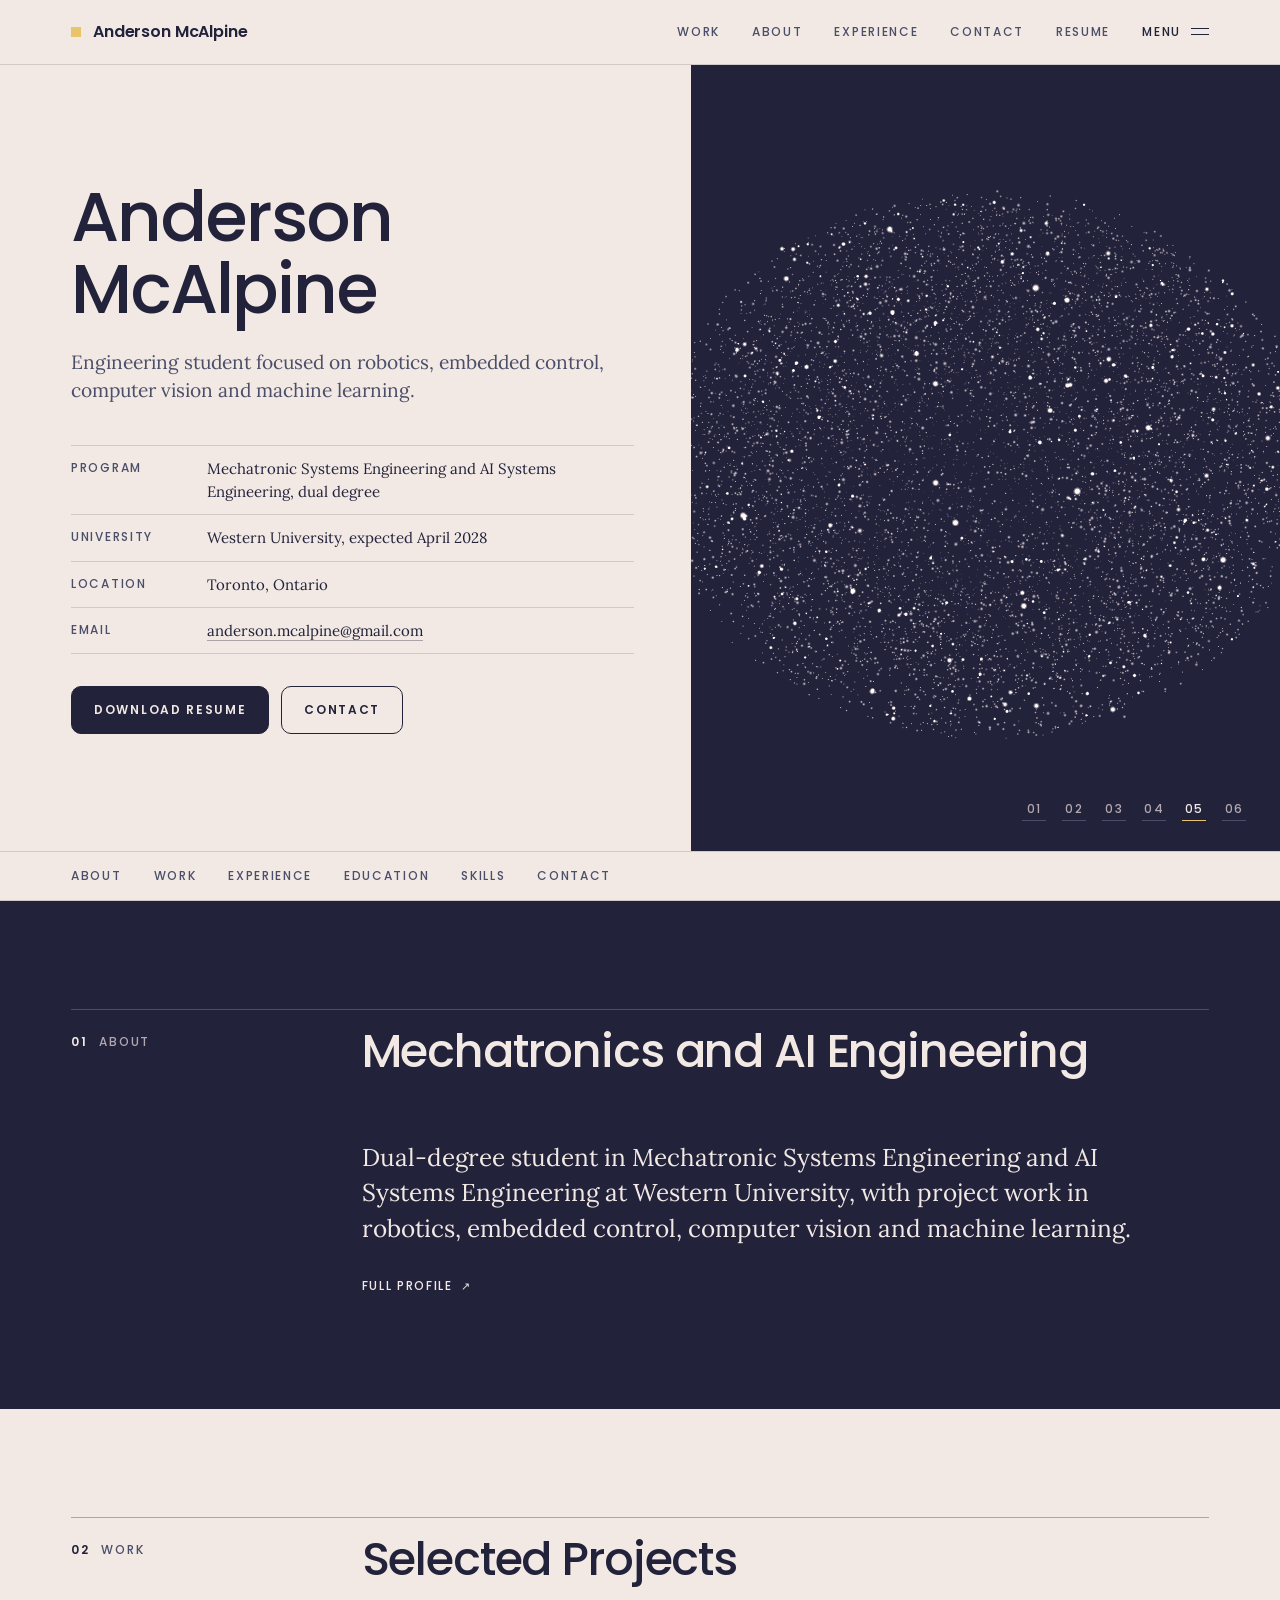
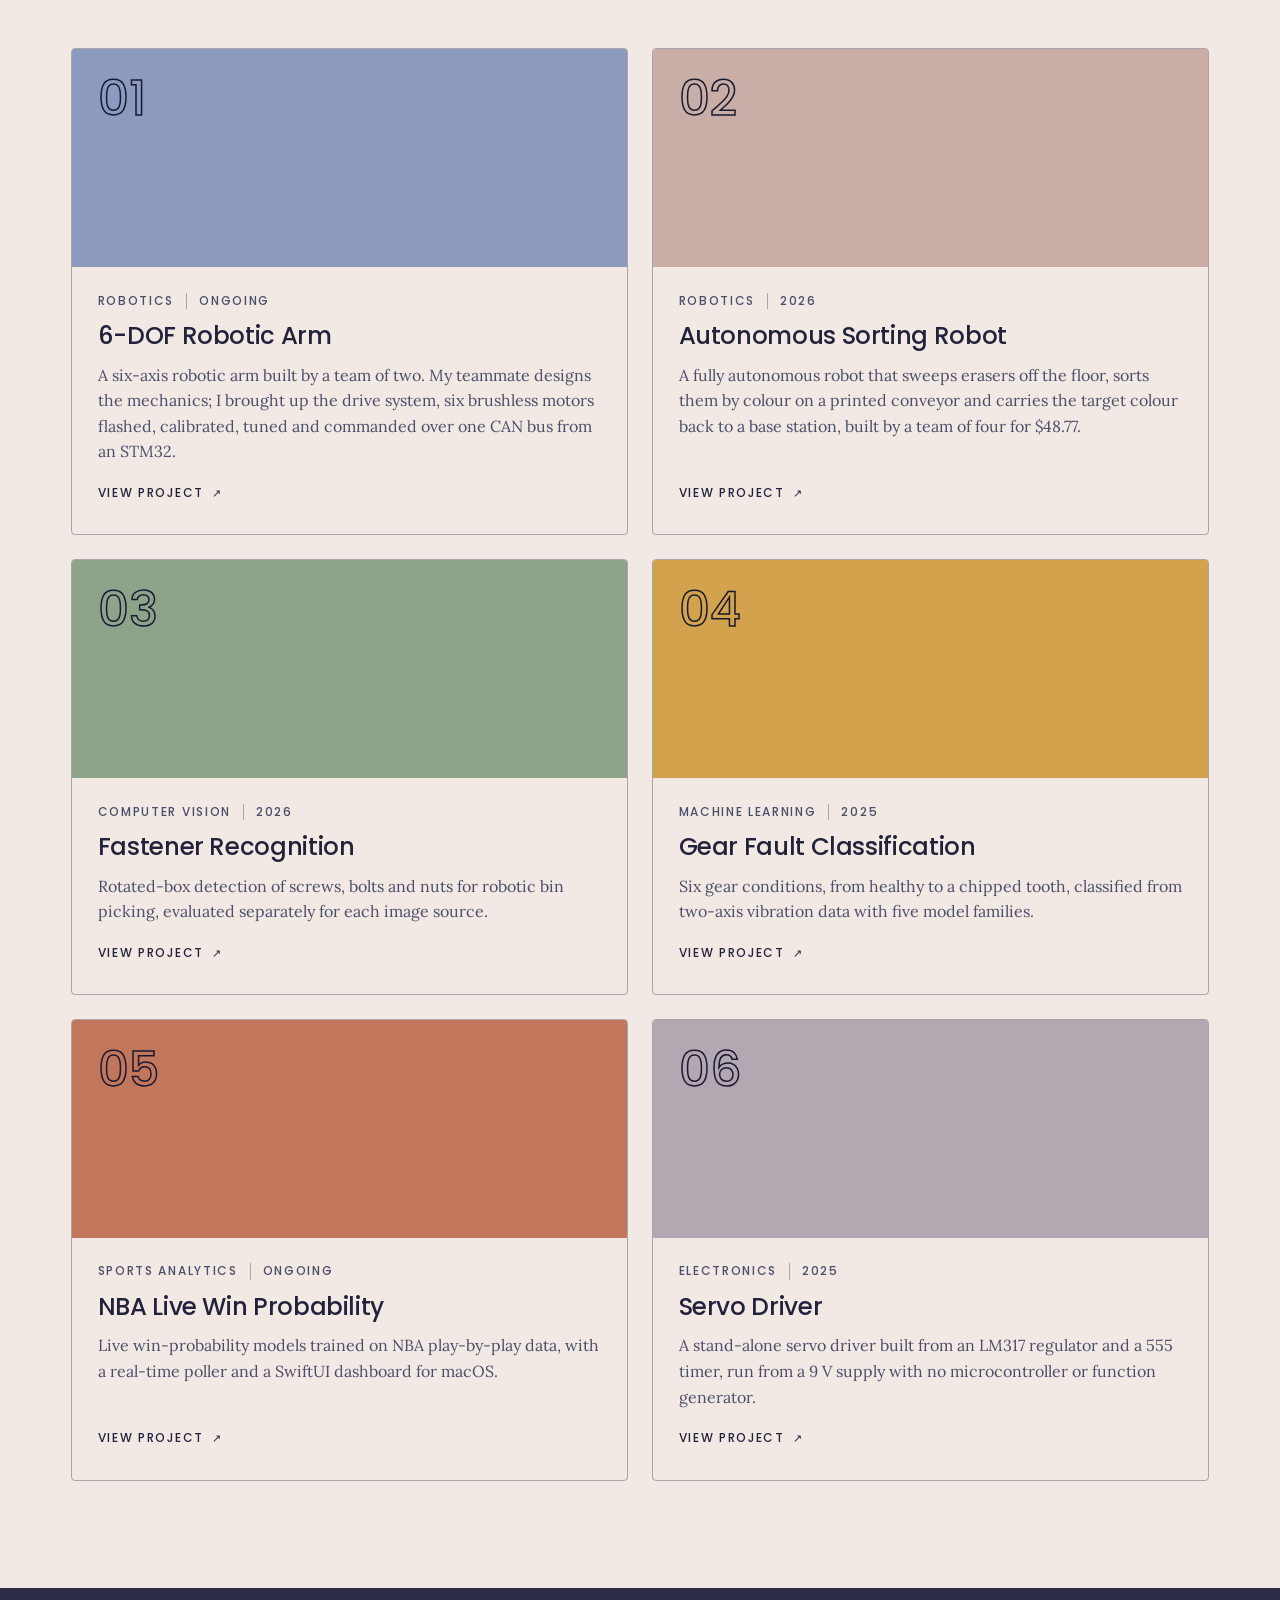
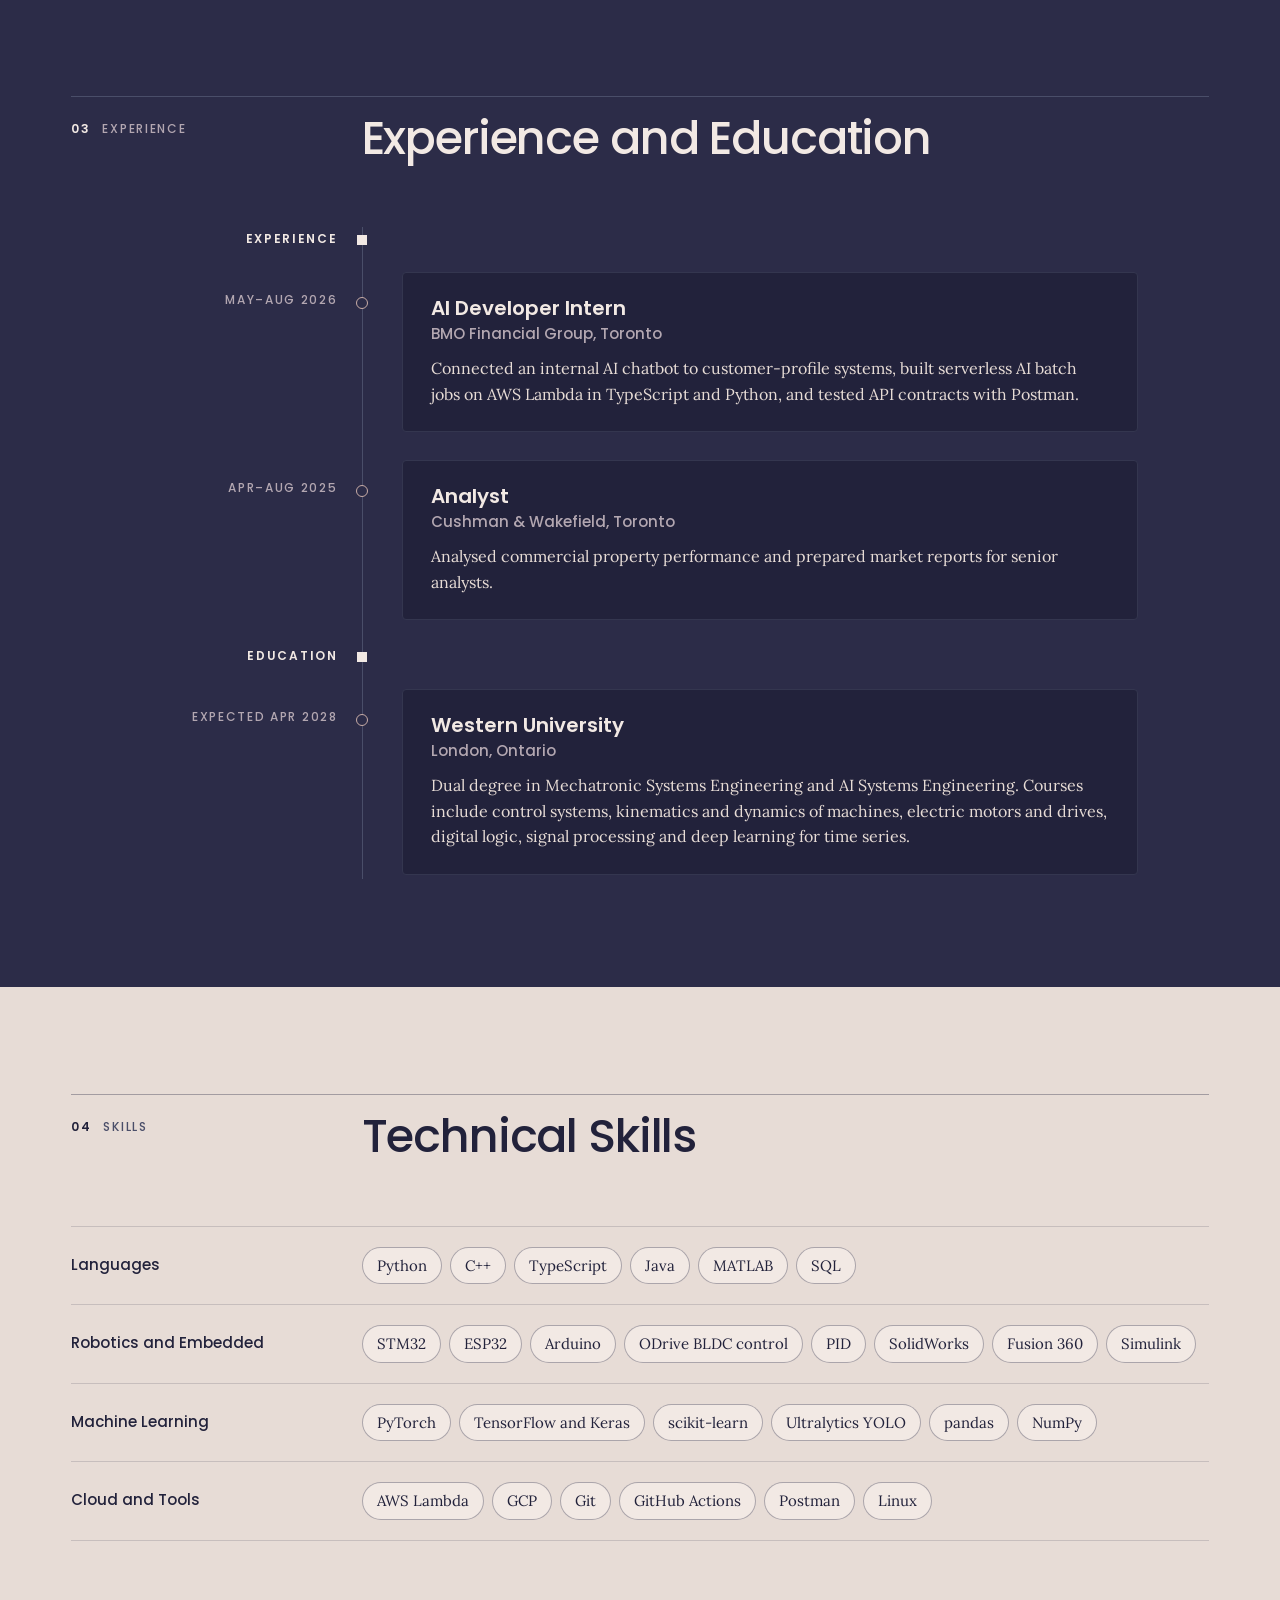
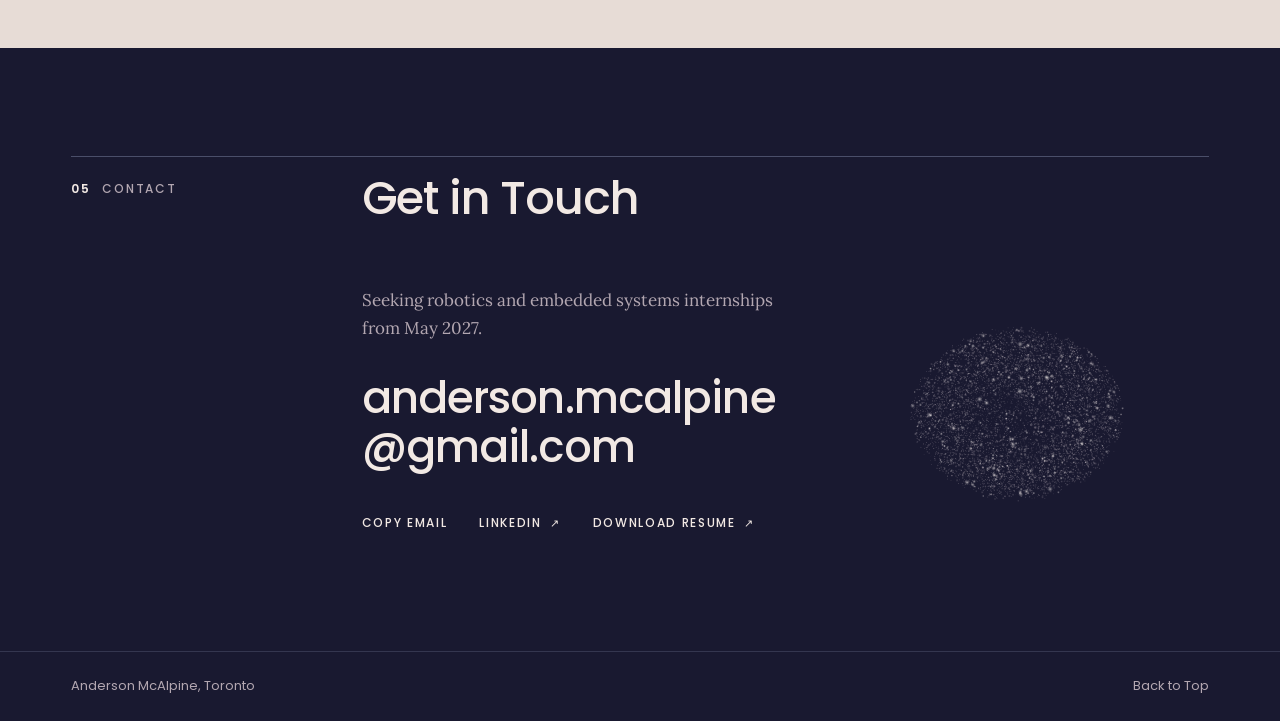
==== commit 14b4a42a: "Move site address to andersonmcalpine.com" ====
--- a/index.html
+++ b/index.html
@@ -8,7 +8,7 @@
 <title>Anderson McAlpine | Robotics and AI Engineering</title>
 <meta name="description" content="Anderson McAlpine, mechatronics and AI engineering student at Western University: robotics, embedded control, computer vision and machine learning projects.">
 <meta name="theme-color" content="#22223B">
-<link rel="canonical" href="https://andersonmcalpine.github.io/">
+<link rel="canonical" href="https://andersonmcalpine.com/">
 <link rel="icon" href="assets/favicon.svg" type="image/svg+xml">
 <link rel="icon" href="assets/favicon-32.png" sizes="32x32" type="image/png">
 <link rel="apple-touch-icon" href="assets/apple-touch-icon.png">
@@ -16,8 +16,8 @@
 <meta property="og:site_name" content="Anderson McAlpine">
 <meta property="og:title" content="Anderson McAlpine | Robotics and AI Engineering">
 <meta property="og:description" content="Anderson McAlpine, mechatronics and AI engineering student at Western University: robotics, embedded control, computer vision and machine learning projects.">
-<meta property="og:url" content="https://andersonmcalpine.github.io/">
-<meta property="og:image" content="https://andersonmcalpine.github.io/images/og/home.png">
+<meta property="og:url" content="https://andersonmcalpine.com/">
+<meta property="og:image" content="https://andersonmcalpine.com/images/og/home.png">
 <meta property="og:image:width" content="1200">
 <meta property="og:image:height" content="630">
 <meta name="twitter:card" content="summary_large_image">
@@ -32,7 +32,7 @@
 <script src="assets/site.js?v=8ba3c498" defer></script>
 <script src="assets/nav.js?v=1912d596" defer></script>
 <script type="application/json" id="site-data">{"projects": [{"id": "arm", "title": "6-DOF Robotic Arm", "num": "01"}, {"id": "sorter", "title": "Autonomous Sorting Robot", "num": "02"}, {"id": "fastener", "title": "Fastener Recognition", "num": "03"}, {"id": "gear", "title": "Gear Fault Classification", "num": "04"}, {"id": "nba", "title": "NBA Live Win Probability", "num": "05"}, {"id": "servo", "title": "Servo Driver", "num": "06"}], "sections": [{"id": "top", "label": "Home"}, {"id": "work", "label": "Work"}, {"id": "about", "label": "About", "page": "about.html"}, {"id": "experience", "label": "Experience and Education"}, {"id": "skills", "label": "Skills"}, {"id": "contact", "label": "Contact"}, {"id": "resume", "label": "Resume", "page": "resume.html"}], "email": "anderson.mcalpine@gmail.com", "linkedin": "https://www.linkedin.com/in/anderson-mcalpine-620898380", "resume": "resume.pdf", "curve": [[0.0, 0.253], [0.006, 0.253], [0.013, 0.268], [0.019, 0.269], [0.025, 0.3], [0.031, 0.272], [0.037, 0.272], [0.044, 0.273], [0.05, 0.275], [0.056, 0.261], [0.062, 0.276], [0.069, 0.308], [0.075, 0.31], [0.081, 0.362], [0.087, 0.329], [0.094, 0.384], [0.1, 0.384], [0.106, 0.384], [0.113, 0.408], [0.119, 0.409], [0.125, 0.39], [0.131, 0.412], [0.138, 0.434], [0.144, 0.458], [0.15, 0.456], [0.156, 0.46], [0.163, 0.46], [0.169, 0.423], [0.175, 0.449], [0.181, 0.446], [0.188, 0.473], [0.194, 0.492], [0.2, 0.458], [0.206, 0.504], [0.212, 0.5], [0.219, 0.467], [0.225, 0.504], [0.231, 0.507], [0.237, 0.516], [0.244, 0.533], [0.25, 0.532], [0.256, 0.511], [0.263, 0.476], [0.269, 0.469], [0.275, 0.48], [0.281, 0.529], [0.287, 0.522], [0.294, 0.558], [0.3, 0.608], [0.306, 0.579], [0.312, 0.57], [0.319, 0.609], [0.325, 0.576], [0.331, 0.614], [0.338, 0.628], [0.344, 0.676], [0.35, 0.721], [0.356, 0.753], [0.362, 0.765], [0.369, 0.794], [0.375, 0.798], [0.381, 0.824], [0.388, 0.828], [0.394, 0.851], [0.4, 0.862], [0.406, 0.886], [0.412, 0.855], [0.419, 0.855], [0.425, 0.877], [0.431, 0.888], [0.438, 0.91], [0.444, 0.912], [0.45, 0.897], [0.456, 0.902], [0.463, 0.904], [0.469, 0.904], [0.475, 0.897], [0.481, 0.89], [0.487, 0.877], [0.494, 0.868], [0.5, 0.905], [0.506, 0.888], [0.512, 0.888], [0.519, 0.894], [0.525, 0.917], [0.531, 0.907], [0.537, 0.889], [0.544, 0.905], [0.55, 0.893], [0.556, 0.886], [0.562, 0.912], [0.569, 0.926], [0.575, 0.908], [0.581, 0.92], [0.588, 0.914], [0.594, 0.904], [0.6, 0.919], [0.606, 0.921], [0.613, 0.888], [0.619, 0.877], [0.625, 0.895], [0.631, 0.881], [0.637, 0.852], [0.644, 0.838], [0.65, 0.787], [0.656, 0.803], [0.662, 0.803], [0.669, 0.786], [0.675, 0.731], [0.681, 0.796], [0.688, 0.824], [0.694, 0.828], [0.7, 0.753], [0.706, 0.753], [0.713, 0.807], [0.719, 0.869], [0.725, 0.827], [0.731, 0.811], [0.738, 0.817], [0.744, 0.814], [0.75, 0.722], [0.756, 0.697], [0.762, 0.718], [0.769, 0.707], [0.775, 0.74], [0.781, 0.79], [0.787, 0.751], [0.794, 0.73], [0.8, 0.679], [0.806, 0.69], [0.812, 0.69], [0.819, 0.667], [0.825, 0.553], [0.831, 0.52], [0.838, 0.386], [0.844, 0.353], [0.85, 0.472], [0.856, 0.6], [0.863, 0.606], [0.869, 0.73], [0.875, 0.655], [0.881, 0.63], [0.887, 0.499], [0.894, 0.499], [0.9, 0.584], [0.906, 0.584], [0.912, 0.632], [0.919, 0.644], [0.925, 0.644], [0.931, 0.665], [0.938, 0.642], [0.944, 0.642], [0.95, 0.406], [0.956, 0.372], [0.963, 0.408], [0.969, 0.374], [0.975, 0.295], [0.981, 0.116], [0.988, 0.1], [0.994, 0.022], [1.0, 0.005]]}</script>
-<script type="application/ld+json">{"@context": "https://schema.org", "@type": "Person", "name": "Anderson McAlpine", "url": "https://andersonmcalpine.github.io/", "email": "mailto:anderson.mcalpine@gmail.com", "description": "Mechatronic Systems and AI Systems Engineering student at Western University, based in Toronto. Seeking robotics and embedded systems internships from May 2027.", "address": {"@type": "PostalAddress", "addressLocality": "Toronto", "addressRegion": "ON", "addressCountry": "CA"}, "alumniOf": [{"@type": "CollegeOrUniversity", "name": "Western University"}], "knowsAbout": ["Python", "C++", "TypeScript", "Java", "MATLAB", "SQL", "STM32", "ESP32", "Arduino", "ODrive BLDC control", "PID", "SolidWorks", "Fusion 360", "Simulink", "PyTorch", "TensorFlow/Keras", "scikit-learn", "Ultralytics YOLO", "pandas", "NumPy", "AWS (Lambda)", "GCP", "Git", "GitHub Actions", "Postman", "Linux"], "sameAs": ["https://www.linkedin.com/in/anderson-mcalpine-620898380"]}</script>
+<script type="application/ld+json">{"@context": "https://schema.org", "@type": "Person", "name": "Anderson McAlpine", "url": "https://andersonmcalpine.com/", "email": "mailto:anderson.mcalpine@gmail.com", "description": "Mechatronic Systems and AI Systems Engineering student at Western University, based in Toronto. Seeking robotics and embedded systems internships from May 2027.", "address": {"@type": "PostalAddress", "addressLocality": "Toronto", "addressRegion": "ON", "addressCountry": "CA"}, "alumniOf": [{"@type": "CollegeOrUniversity", "name": "Western University"}], "knowsAbout": ["Python", "C++", "TypeScript", "Java", "MATLAB", "SQL", "STM32", "ESP32", "Arduino", "ODrive BLDC control", "PID", "SolidWorks", "Fusion 360", "Simulink", "PyTorch", "TensorFlow/Keras", "scikit-learn", "Ultralytics YOLO", "pandas", "NumPy", "AWS (Lambda)", "GCP", "Git", "GitHub Actions", "Postman", "Linux"], "sameAs": ["https://www.linkedin.com/in/anderson-mcalpine-620898380"]}</script>
 </head>
 <body>
 <svg class="sprite" aria-hidden="true" focusable="false"><filter id="duo" color-interpolation-filters="sRGB"><feColorMatrix type="saturate" values="0"/><feComponentTransfer><feFuncR type="table" tableValues="0.133 0.949"/><feFuncG type="table" tableValues="0.133 0.914"/><feFuncB type="table" tableValues="0.231 0.894"/></feComponentTransfer></filter></svg>
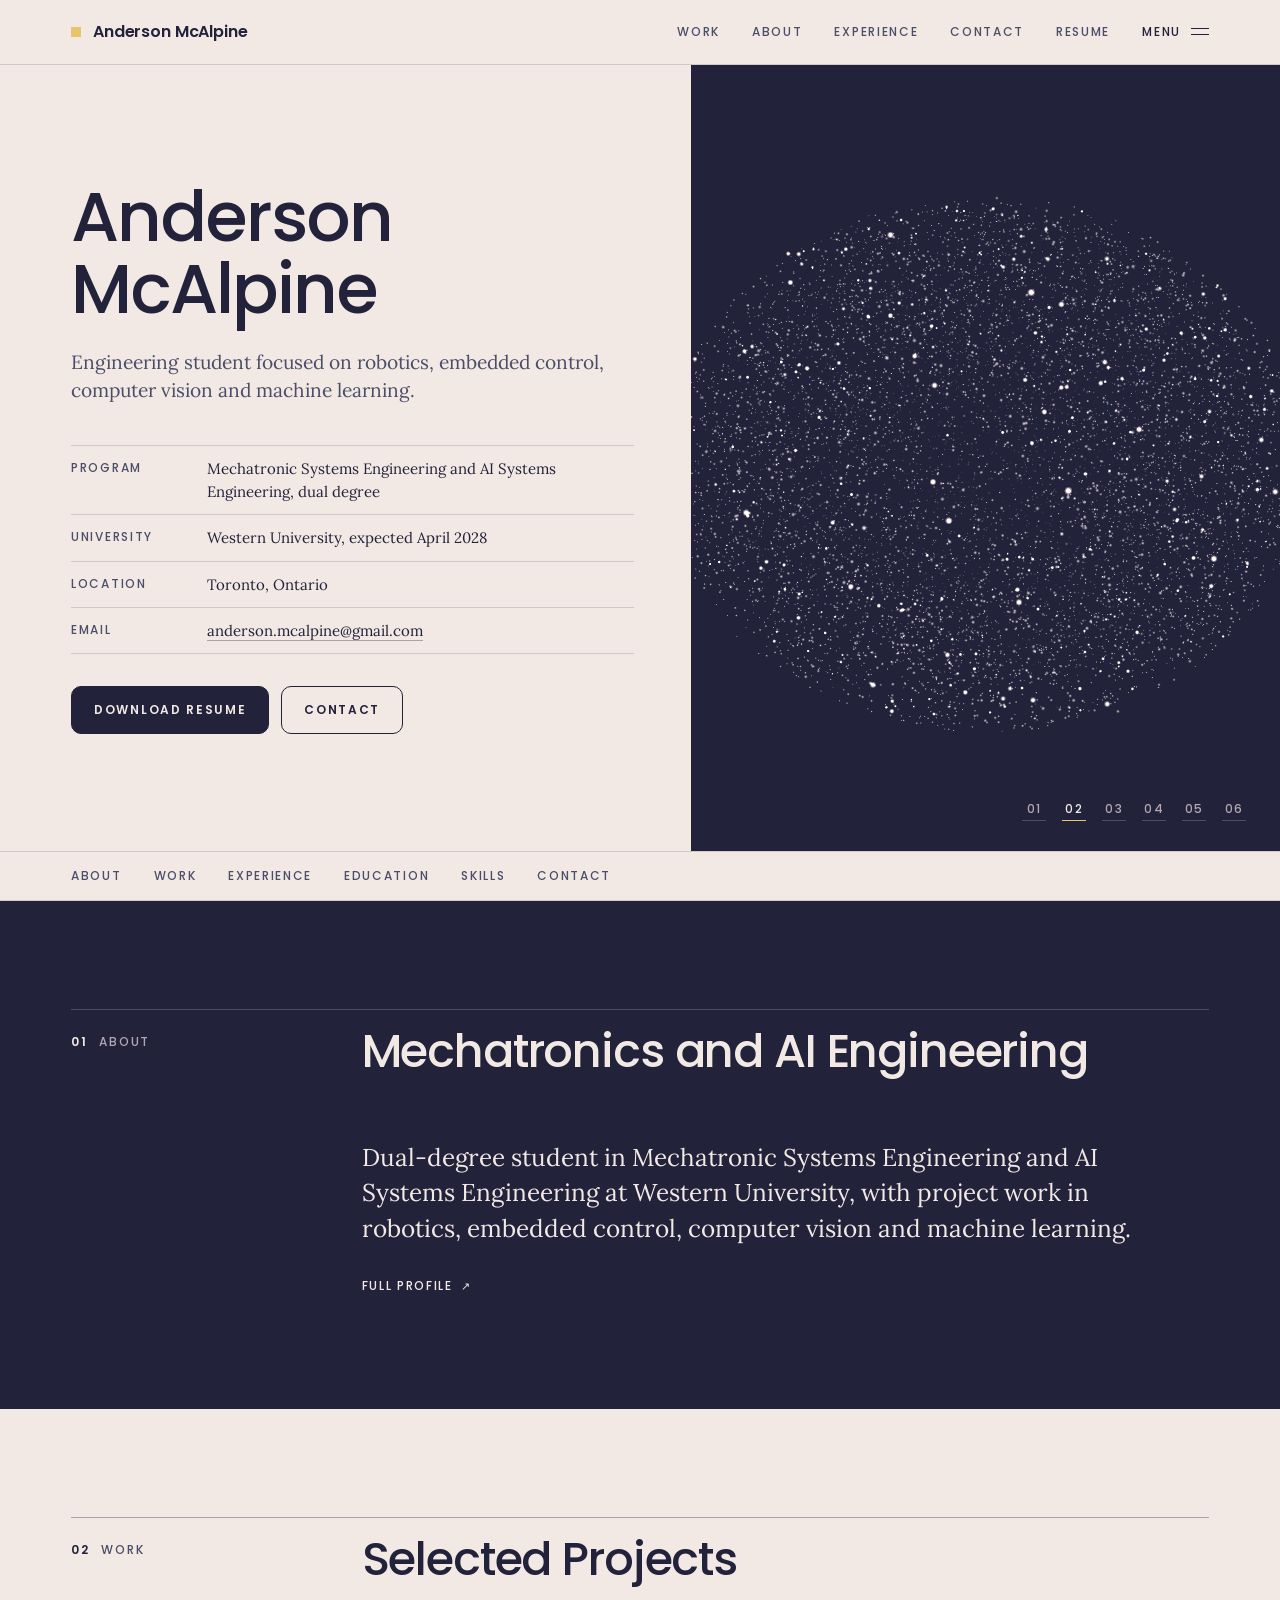
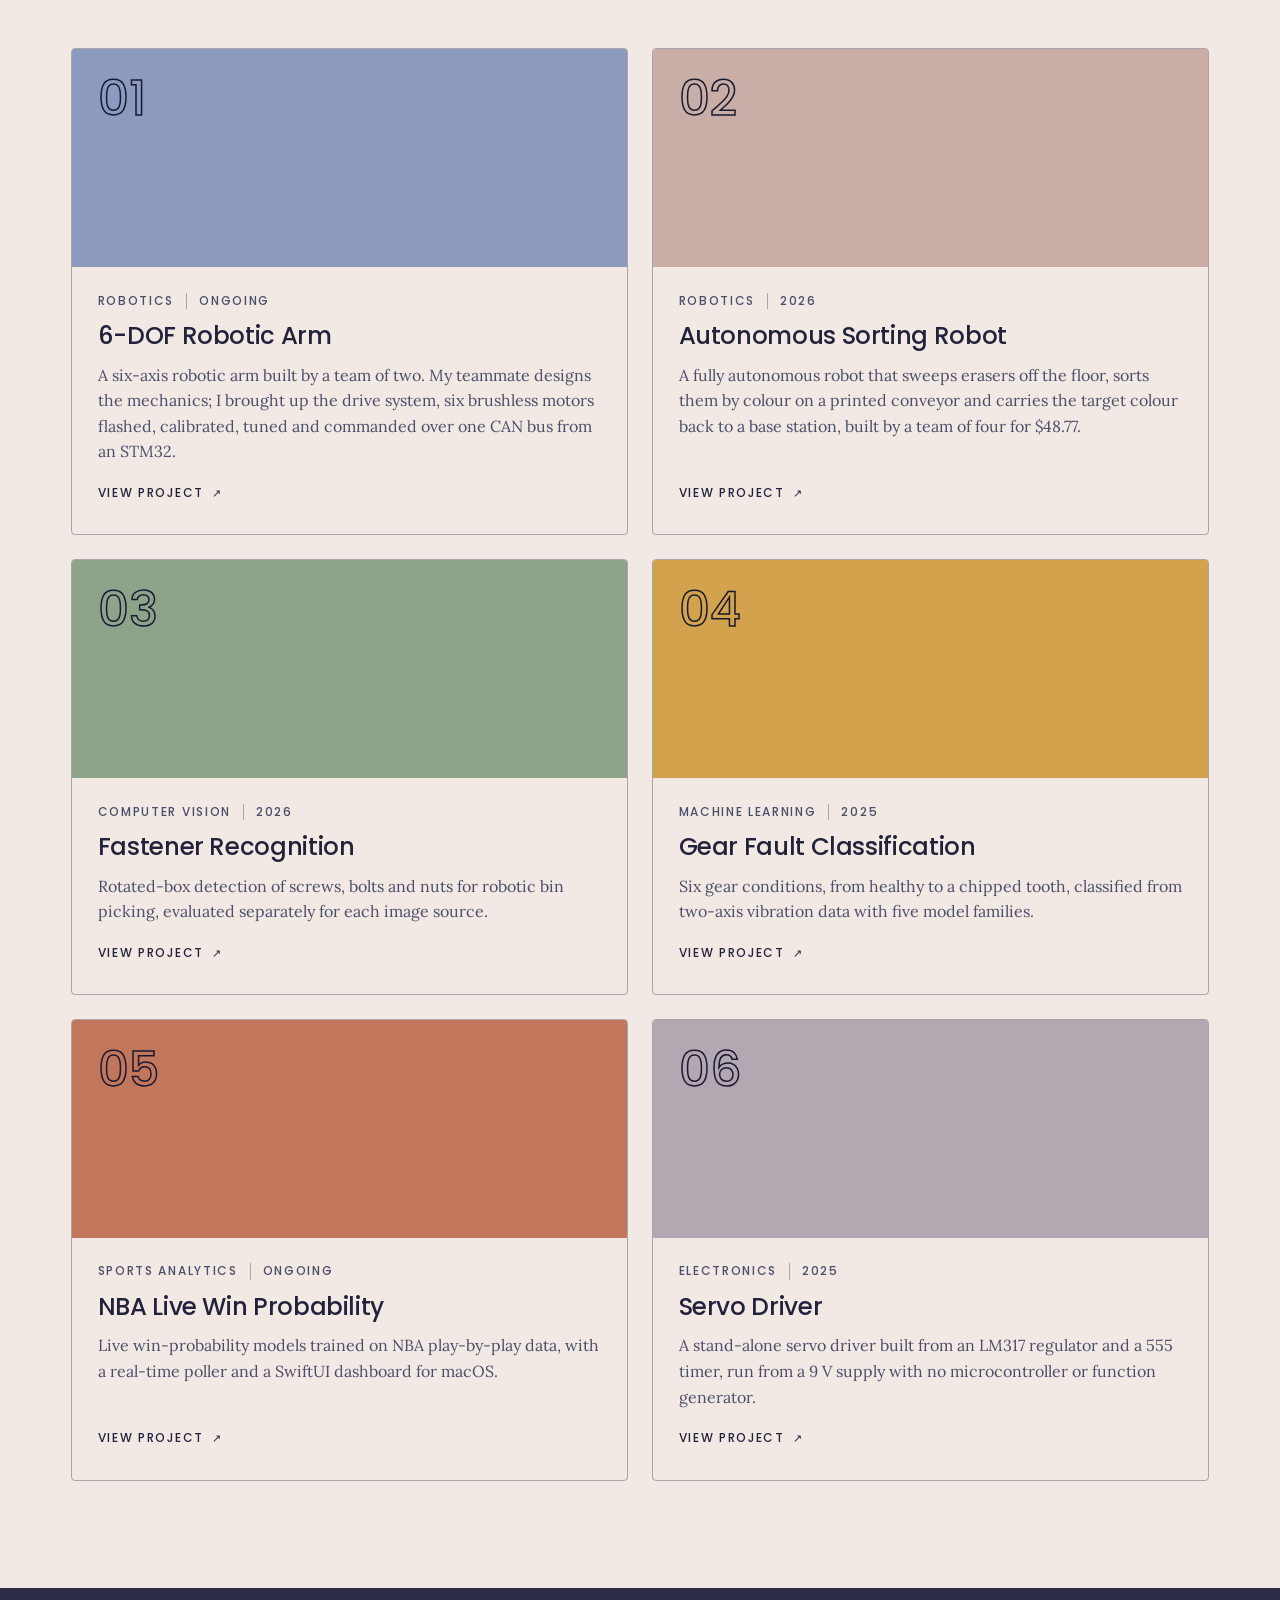
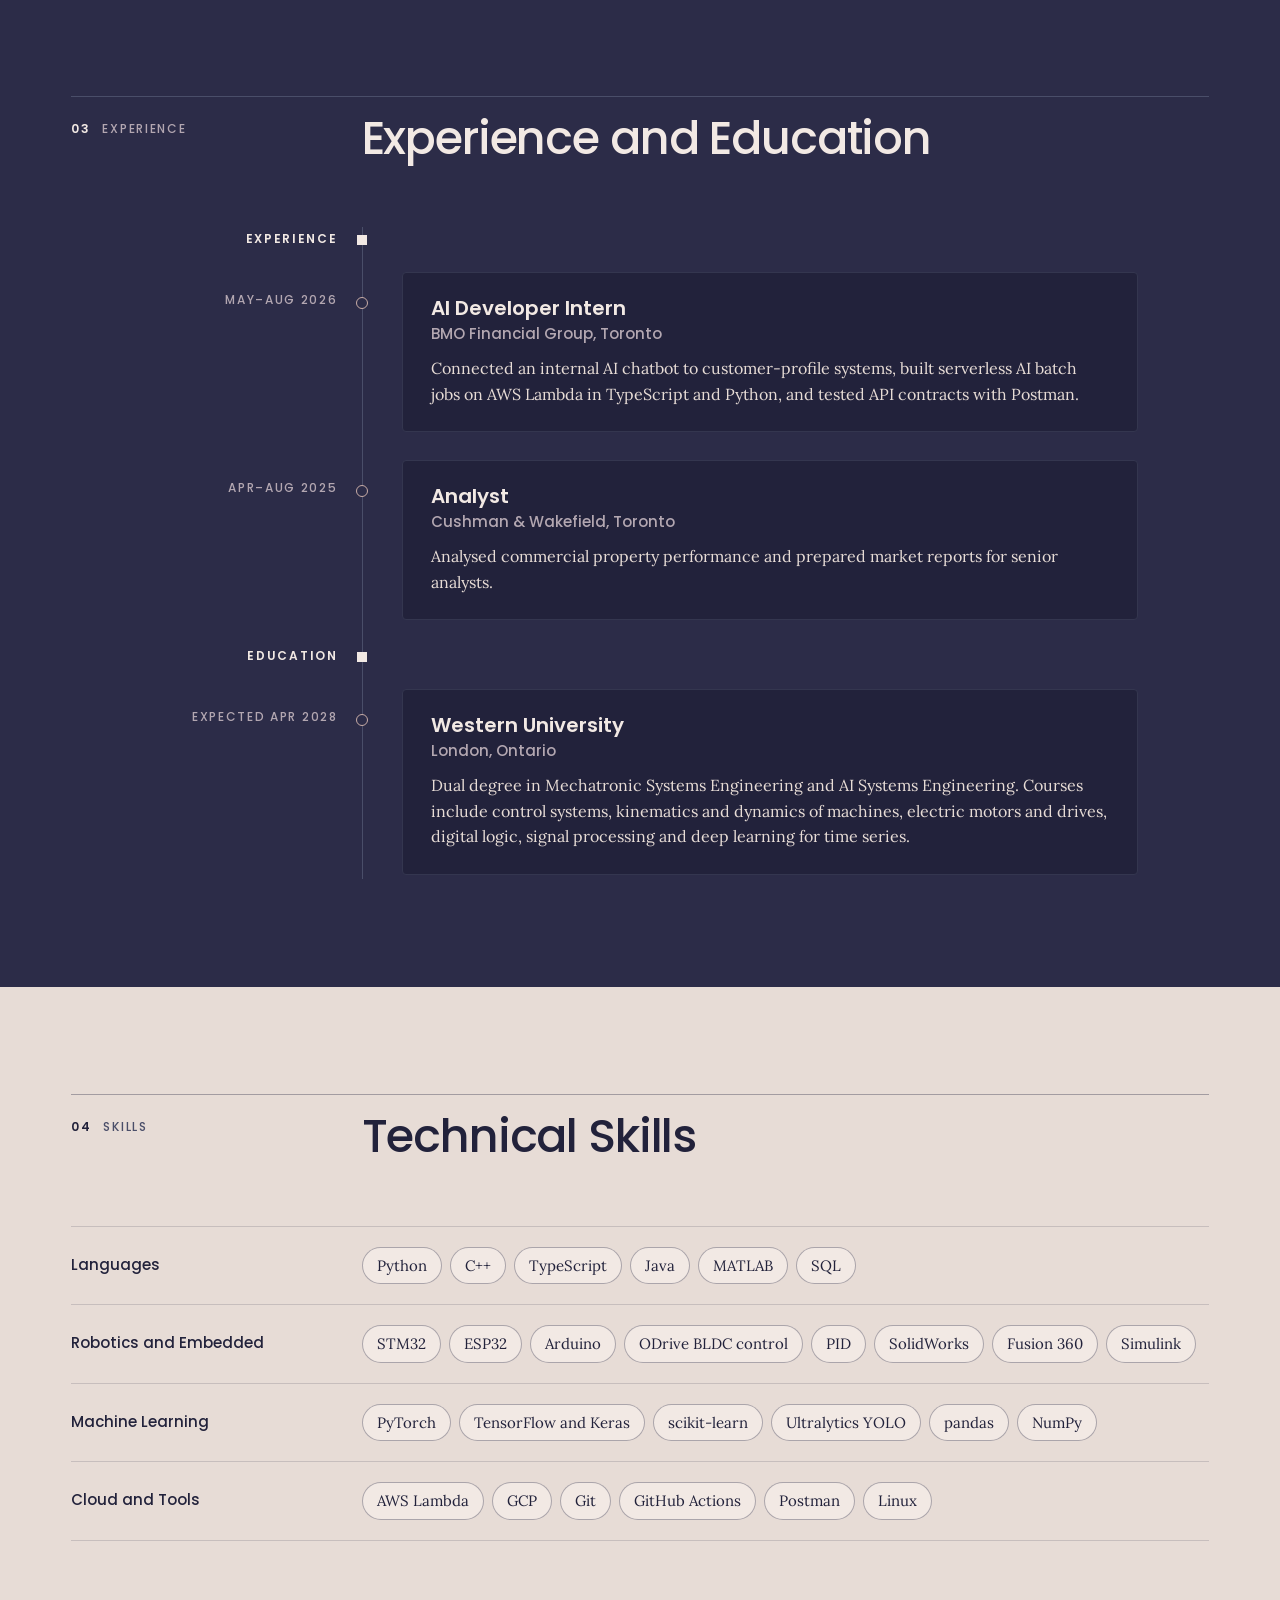
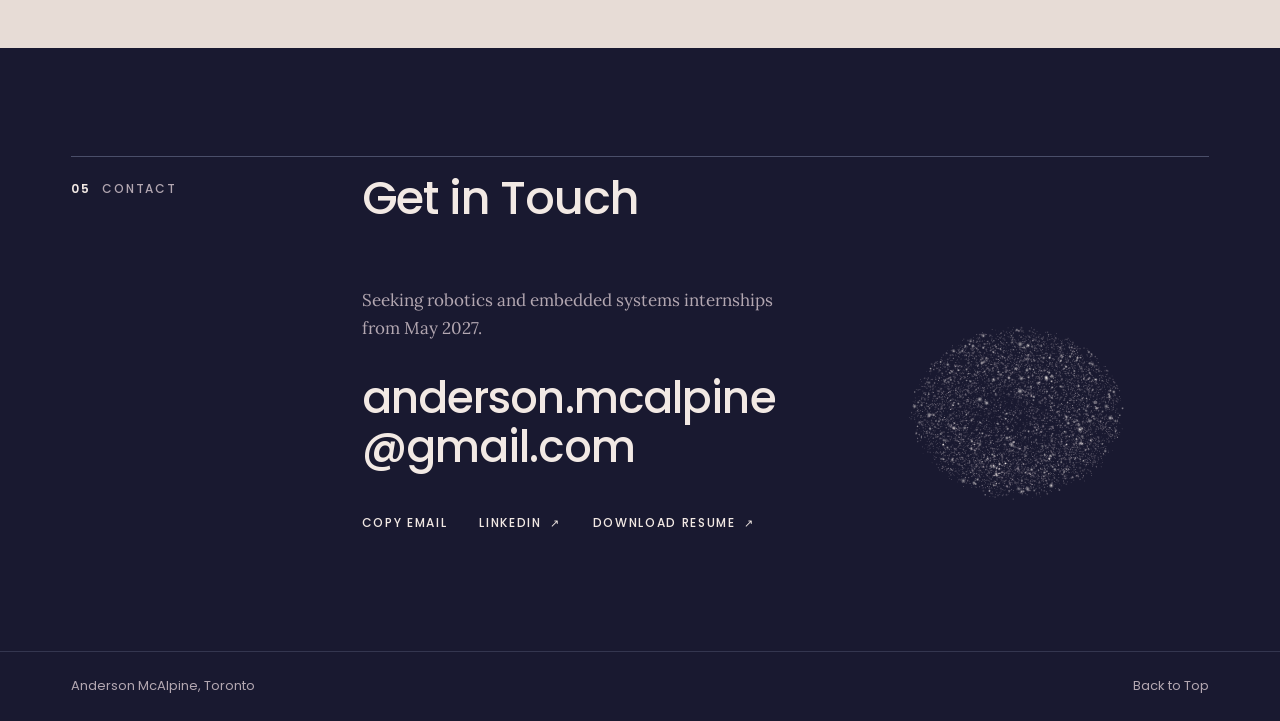
==== commit 7b983555: "Keep the home cycle running on phones and enlarge small touch targets" ====
--- a/index.html
+++ b/index.html
@@ -24,12 +24,12 @@
 <link rel="preconnect" href="https://fonts.googleapis.com">
 <link rel="preconnect" href="https://fonts.gstatic.com" crossorigin>
 <link rel="stylesheet" href="https://fonts.googleapis.com/css2?family=Lora:ital,wght@0,400;0,500;1,400&family=Poppins:wght@400;500;600;700&display=swap">
-<link rel="stylesheet" href="assets/site.css?v=c5b46ca6">
+<link rel="stylesheet" href="assets/site.css?v=5e7a7c92">
 <link rel="stylesheet" href="assets/nav.css?v=917d57b8">
 <link rel="stylesheet" href="assets/pages.css?v=75e72bad">
 <link rel="stylesheet" href="assets/home.css?v=1b951df9">
 <script src="assets/cloud.js?v=2937656a" defer></script>
-<script src="assets/site.js?v=8ba3c498" defer></script>
+<script src="assets/site.js?v=a3ec5726" defer></script>
 <script src="assets/nav.js?v=1912d596" defer></script>
 <script type="application/json" id="site-data">{"projects": [{"id": "arm", "title": "6-DOF Robotic Arm", "num": "01"}, {"id": "sorter", "title": "Autonomous Sorting Robot", "num": "02"}, {"id": "fastener", "title": "Fastener Recognition", "num": "03"}, {"id": "gear", "title": "Gear Fault Classification", "num": "04"}, {"id": "nba", "title": "NBA Live Win Probability", "num": "05"}, {"id": "servo", "title": "Servo Driver", "num": "06"}], "sections": [{"id": "top", "label": "Home"}, {"id": "work", "label": "Work"}, {"id": "about", "label": "About", "page": "about.html"}, {"id": "experience", "label": "Experience and Education"}, {"id": "skills", "label": "Skills"}, {"id": "contact", "label": "Contact"}, {"id": "resume", "label": "Resume", "page": "resume.html"}], "email": "anderson.mcalpine@gmail.com", "linkedin": "https://www.linkedin.com/in/anderson-mcalpine-620898380", "resume": "resume.pdf", "curve": [[0.0, 0.253], [0.006, 0.253], [0.013, 0.268], [0.019, 0.269], [0.025, 0.3], [0.031, 0.272], [0.037, 0.272], [0.044, 0.273], [0.05, 0.275], [0.056, 0.261], [0.062, 0.276], [0.069, 0.308], [0.075, 0.31], [0.081, 0.362], [0.087, 0.329], [0.094, 0.384], [0.1, 0.384], [0.106, 0.384], [0.113, 0.408], [0.119, 0.409], [0.125, 0.39], [0.131, 0.412], [0.138, 0.434], [0.144, 0.458], [0.15, 0.456], [0.156, 0.46], [0.163, 0.46], [0.169, 0.423], [0.175, 0.449], [0.181, 0.446], [0.188, 0.473], [0.194, 0.492], [0.2, 0.458], [0.206, 0.504], [0.212, 0.5], [0.219, 0.467], [0.225, 0.504], [0.231, 0.507], [0.237, 0.516], [0.244, 0.533], [0.25, 0.532], [0.256, 0.511], [0.263, 0.476], [0.269, 0.469], [0.275, 0.48], [0.281, 0.529], [0.287, 0.522], [0.294, 0.558], [0.3, 0.608], [0.306, 0.579], [0.312, 0.57], [0.319, 0.609], [0.325, 0.576], [0.331, 0.614], [0.338, 0.628], [0.344, 0.676], [0.35, 0.721], [0.356, 0.753], [0.362, 0.765], [0.369, 0.794], [0.375, 0.798], [0.381, 0.824], [0.388, 0.828], [0.394, 0.851], [0.4, 0.862], [0.406, 0.886], [0.412, 0.855], [0.419, 0.855], [0.425, 0.877], [0.431, 0.888], [0.438, 0.91], [0.444, 0.912], [0.45, 0.897], [0.456, 0.902], [0.463, 0.904], [0.469, 0.904], [0.475, 0.897], [0.481, 0.89], [0.487, 0.877], [0.494, 0.868], [0.5, 0.905], [0.506, 0.888], [0.512, 0.888], [0.519, 0.894], [0.525, 0.917], [0.531, 0.907], [0.537, 0.889], [0.544, 0.905], [0.55, 0.893], [0.556, 0.886], [0.562, 0.912], [0.569, 0.926], [0.575, 0.908], [0.581, 0.92], [0.588, 0.914], [0.594, 0.904], [0.6, 0.919], [0.606, 0.921], [0.613, 0.888], [0.619, 0.877], [0.625, 0.895], [0.631, 0.881], [0.637, 0.852], [0.644, 0.838], [0.65, 0.787], [0.656, 0.803], [0.662, 0.803], [0.669, 0.786], [0.675, 0.731], [0.681, 0.796], [0.688, 0.824], [0.694, 0.828], [0.7, 0.753], [0.706, 0.753], [0.713, 0.807], [0.719, 0.869], [0.725, 0.827], [0.731, 0.811], [0.738, 0.817], [0.744, 0.814], [0.75, 0.722], [0.756, 0.697], [0.762, 0.718], [0.769, 0.707], [0.775, 0.74], [0.781, 0.79], [0.787, 0.751], [0.794, 0.73], [0.8, 0.679], [0.806, 0.69], [0.812, 0.69], [0.819, 0.667], [0.825, 0.553], [0.831, 0.52], [0.838, 0.386], [0.844, 0.353], [0.85, 0.472], [0.856, 0.6], [0.863, 0.606], [0.869, 0.73], [0.875, 0.655], [0.881, 0.63], [0.887, 0.499], [0.894, 0.499], [0.9, 0.584], [0.906, 0.584], [0.912, 0.632], [0.919, 0.644], [0.925, 0.644], [0.931, 0.665], [0.938, 0.642], [0.944, 0.642], [0.95, 0.406], [0.956, 0.372], [0.963, 0.408], [0.969, 0.374], [0.975, 0.295], [0.981, 0.116], [0.988, 0.1], [0.994, 0.022], [1.0, 0.005]]}</script>
 <script type="application/ld+json">{"@context": "https://schema.org", "@type": "Person", "name": "Anderson McAlpine", "url": "https://andersonmcalpine.com/", "email": "mailto:anderson.mcalpine@gmail.com", "description": "Mechatronic Systems and AI Systems Engineering student at Western University, based in Toronto. Seeking robotics and embedded systems internships from May 2027.", "address": {"@type": "PostalAddress", "addressLocality": "Toronto", "addressRegion": "ON", "addressCountry": "CA"}, "alumniOf": [{"@type": "CollegeOrUniversity", "name": "Western University"}], "knowsAbout": ["Python", "C++", "TypeScript", "Java", "MATLAB", "SQL", "STM32", "ESP32", "Arduino", "ODrive BLDC control", "PID", "SolidWorks", "Fusion 360", "Simulink", "PyTorch", "TensorFlow/Keras", "scikit-learn", "Ultralytics YOLO", "pandas", "NumPy", "AWS (Lambda)", "GCP", "Git", "GitHub Actions", "Postman", "Linux"], "sameAs": ["https://www.linkedin.com/in/anderson-mcalpine-620898380"]}</script>
--- a/assets/site.css
+++ b/assets/site.css
@@ -104,7 +104,7 @@
 .light:not(html), .dark:not(html), .tinted:not(html) { background: var(--bg); color: var(--ink); }
 
 *, *::before, *::after { box-sizing: border-box; }
-html { background: var(--page); scroll-behavior: smooth; scroll-padding-top: var(--hd); }
+html { background: var(--page); scroll-behavior: smooth; scroll-padding-top: var(--hd); -webkit-tap-highlight-color: transparent; }
 /* The page colour is on html only, so the particle canvas (z-index -1) shows above it. */
 body {
   margin: 0; color: var(--ink);
@@ -146,7 +146,12 @@
 .link .ar { display: inline-block; font-size: 0.95em; transition: transform var(--dur-small) var(--ease); }
 .link:hover .ar, .link:focus-visible .ar { transform: translate(2px, -2px); }
 .links { display: flex; flex-wrap: wrap; gap: var(--sp-2) var(--sp-6); }
-@media (pointer: coarse) { .link { padding: 12px 0; } }
+@media (pointer: coarse) {
+  .link { padding: 12px 0; }
+  /* Small text links get a 44 px tall touch area without moving anything. */
+  .back, .ft a, .facts a { position: relative; }
+  .back::before, .ft a::before, .facts a::before { content: ""; position: absolute; inset: -12px -6px; }
+}
 
 /* Header: one row, the brand left, links and Menu right, on the page's own colour.
    On case pages it slides away while scrolling down and returns on any scroll up. */
@@ -446,7 +451,8 @@
 /* The opening field is the first project's link as a whole. */
 /* A field can be a link as a whole: the link covers it, the caption sits low left. */
 .field-link { position: absolute; inset: 0; z-index: 1; }
-.field-link:hover .field-cap .u::after, .field-link:focus-visible .field-cap .u::after { transform: scaleX(1); }
+.field-link:focus-visible .field-cap .u::after { transform: scaleX(1); }
+@media (hover: hover) { .field-link:hover .field-cap .u::after { transform: scaleX(1); } }
 .field-link:focus-visible { outline-offset: -4px; }
 .field-cap { transition: opacity var(--dur-small) var(--ease); }
 .field-cap.swap { opacity: 0; }
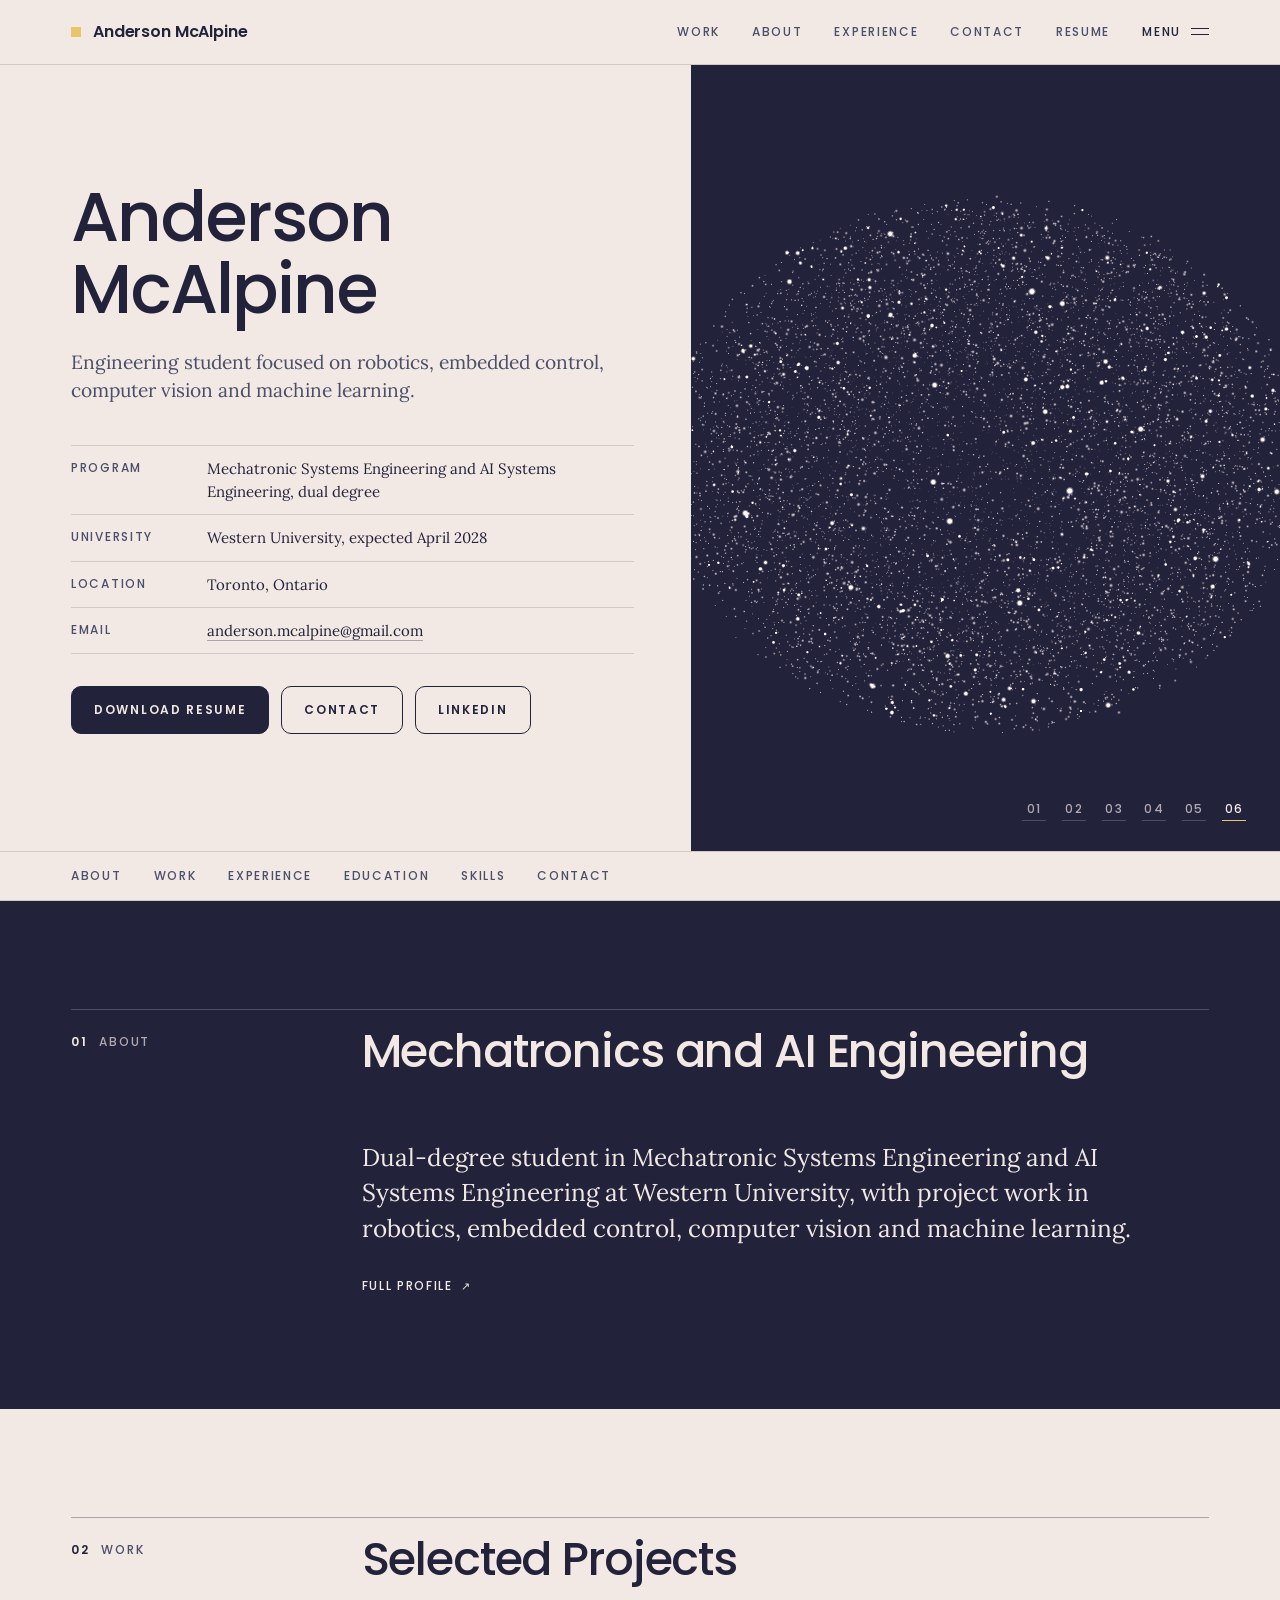
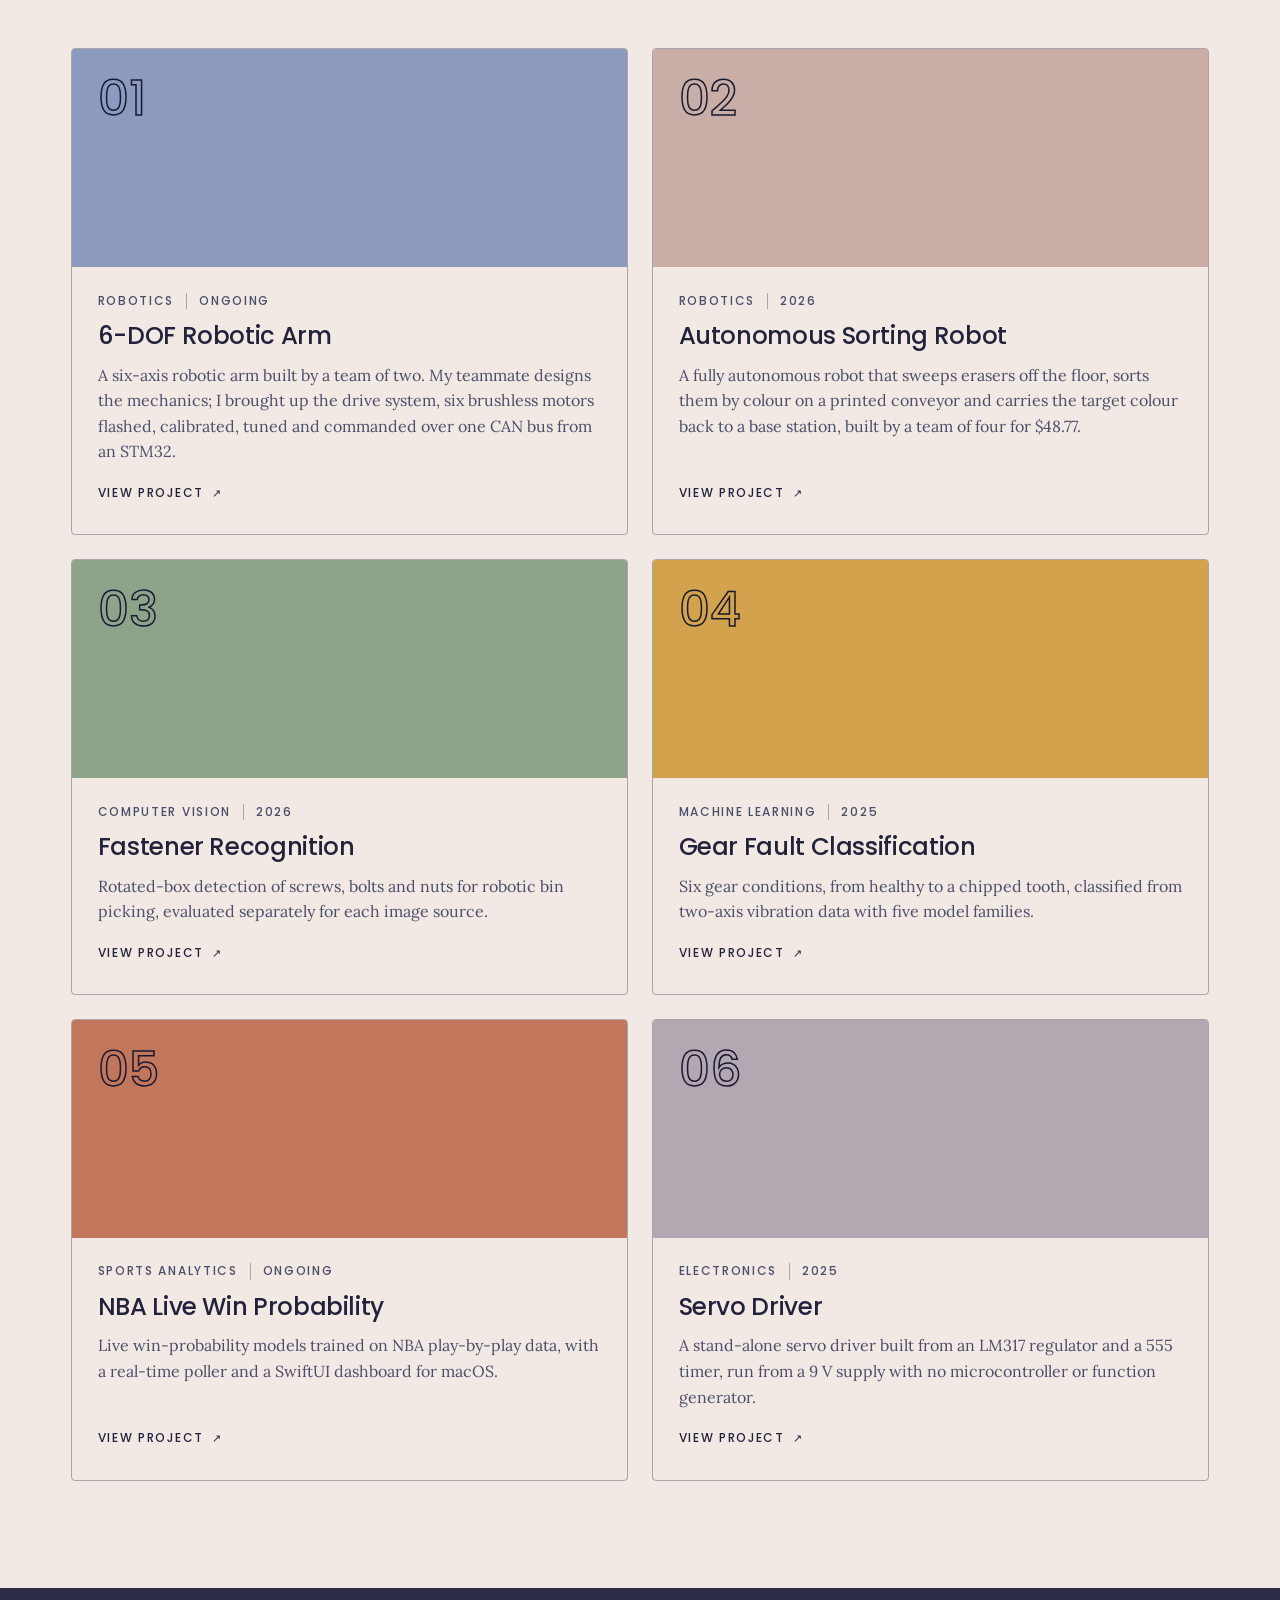
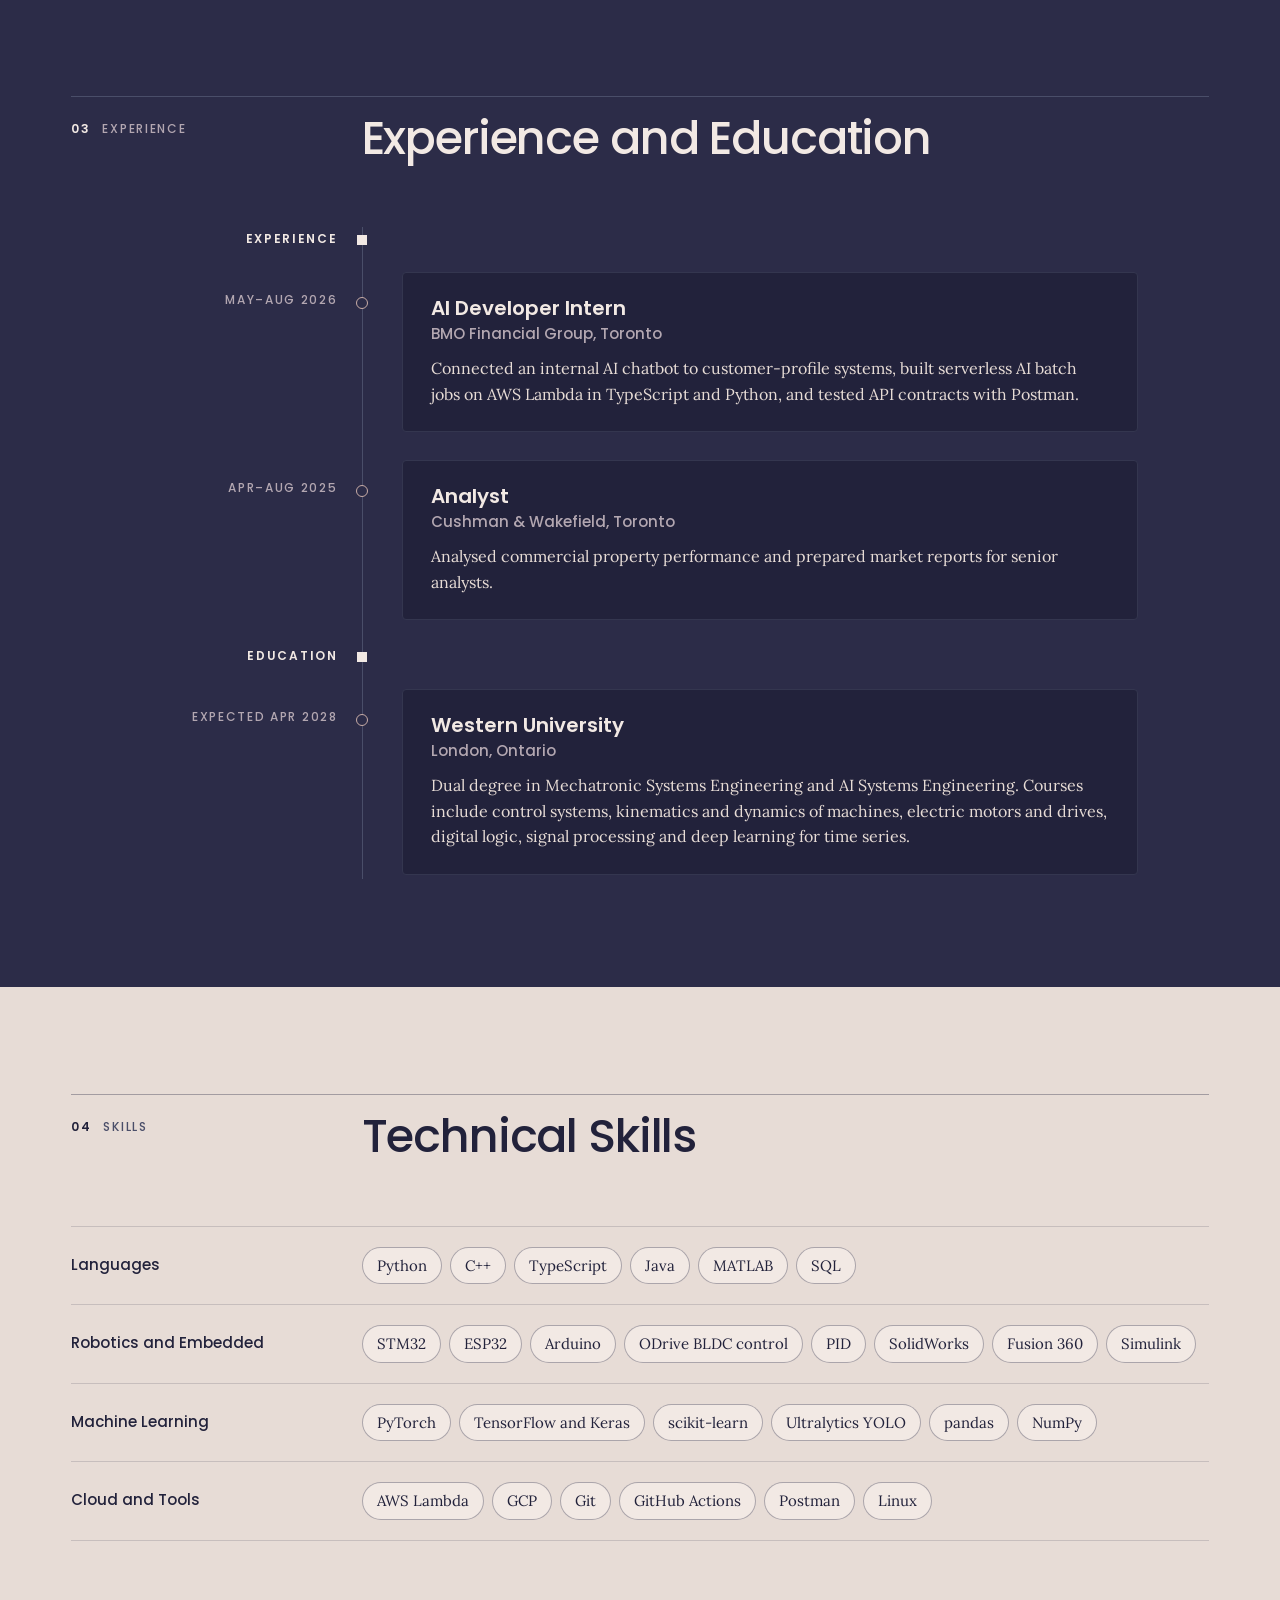
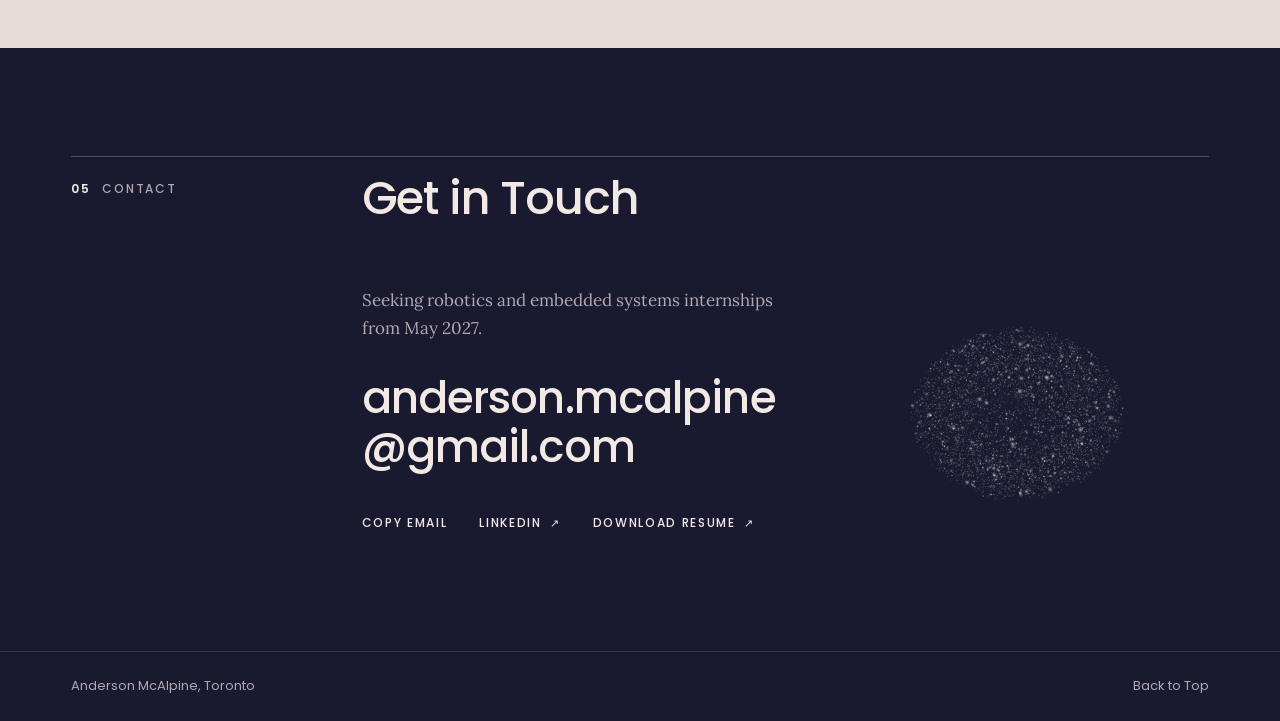
==== commit 513f643e: "Add a LinkedIn button to the home page" ====
--- a/index.html
+++ b/index.html
@@ -67,6 +67,7 @@
       <div class="actions">
         <a class="btn" href="resume.pdf" download>Download Resume</a>
         <a class="btn alt" href="#contact">Contact</a>
+        <a class="btn alt" href="https://www.linkedin.com/in/anderson-mcalpine-620898380">LinkedIn</a>
       </div>
     </div>
     <div class="field dark cycle" data-shape="arm" data-cycle="[{&quot;shape&quot;: &quot;arm&quot;, &quot;href&quot;: &quot;work/arm.html&quot;, &quot;num&quot;: &quot;01&quot;, &quot;title&quot;: &quot;6-DOF Robotic Arm&quot;}, {&quot;shape&quot;: &quot;sorter&quot;, &quot;href&quot;: &quot;work/sorter.html&quot;, &quot;num&quot;: &quot;02&quot;, &quot;title&quot;: &quot;Autonomous Sorting Robot&quot;}, {&quot;shape&quot;: &quot;bolt&quot;, &quot;href&quot;: &quot;work/fastener.html&quot;, &quot;num&quot;: &quot;03&quot;, &quot;title&quot;: &quot;Fastener Recognition&quot;}, {&quot;shape&quot;: &quot;gear&quot;, &quot;href&quot;: &quot;work/gear.html&quot;, &quot;num&quot;: &quot;04&quot;, &quot;title&quot;: &quot;Gear Fault Classification&quot;}, {&quot;shape&quot;: &quot;dashboard&quot;, &quot;href&quot;: &quot;work/nba.html&quot;, &quot;num&quot;: &quot;05&quot;, &quot;title&quot;: &quot;NBA Live Win Probability&quot;}, {&quot;shape&quot;: &quot;servo&quot;, &quot;href&quot;: &quot;work/servo.html&quot;, &quot;num&quot;: &quot;06&quot;, &quot;title&quot;: &quot;Servo Driver&quot;}]">
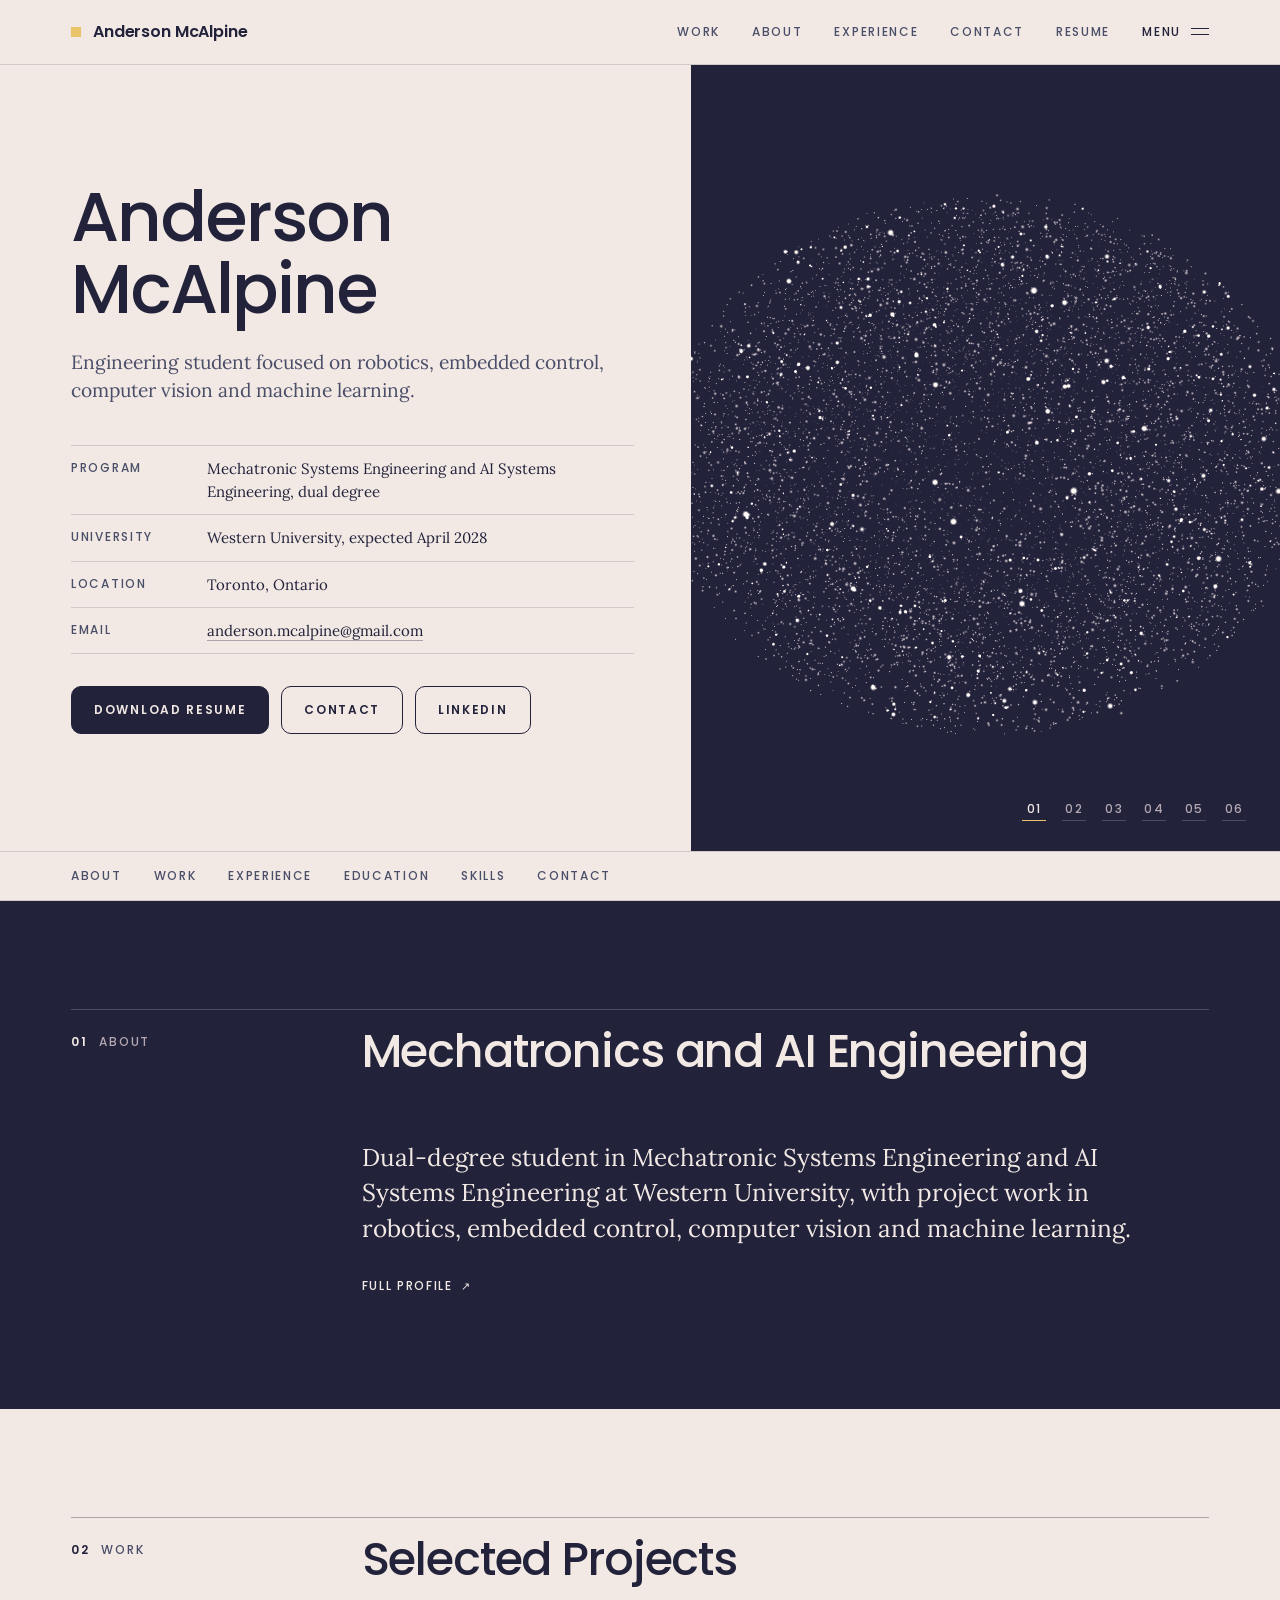
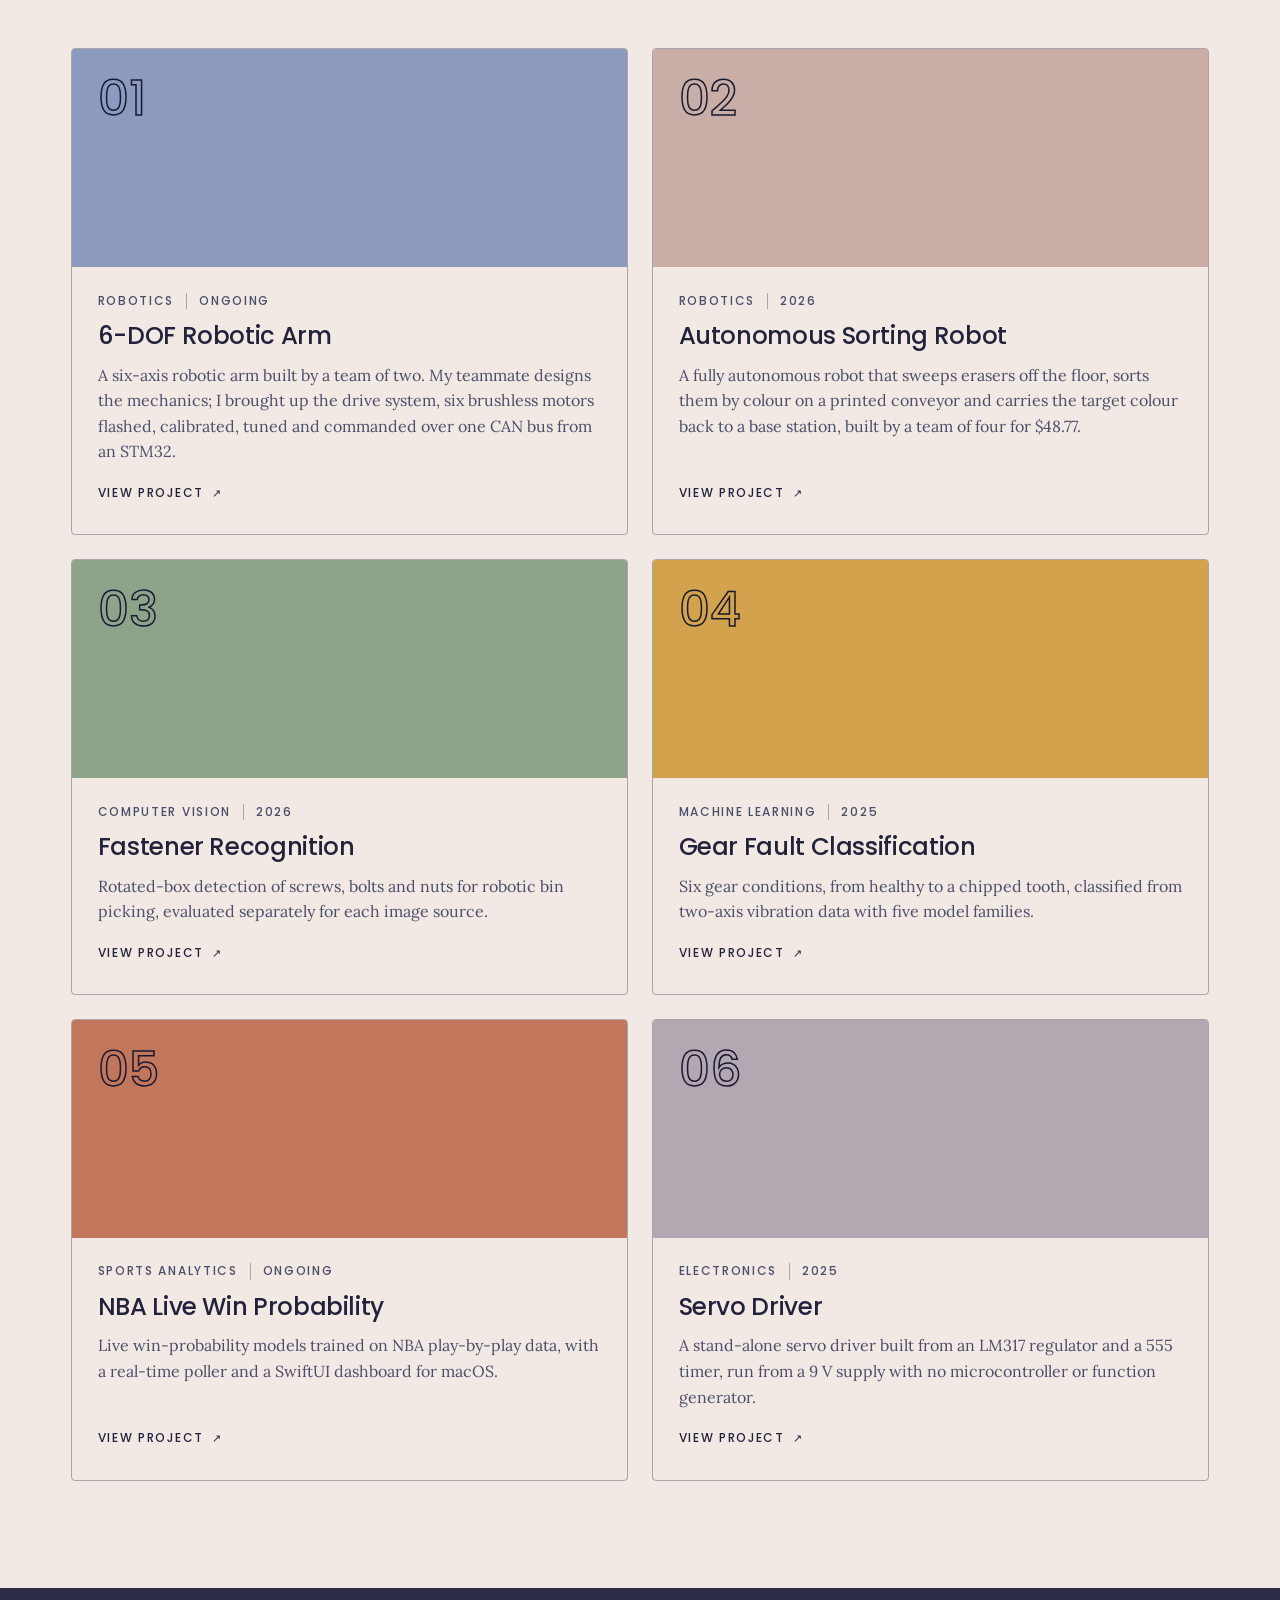
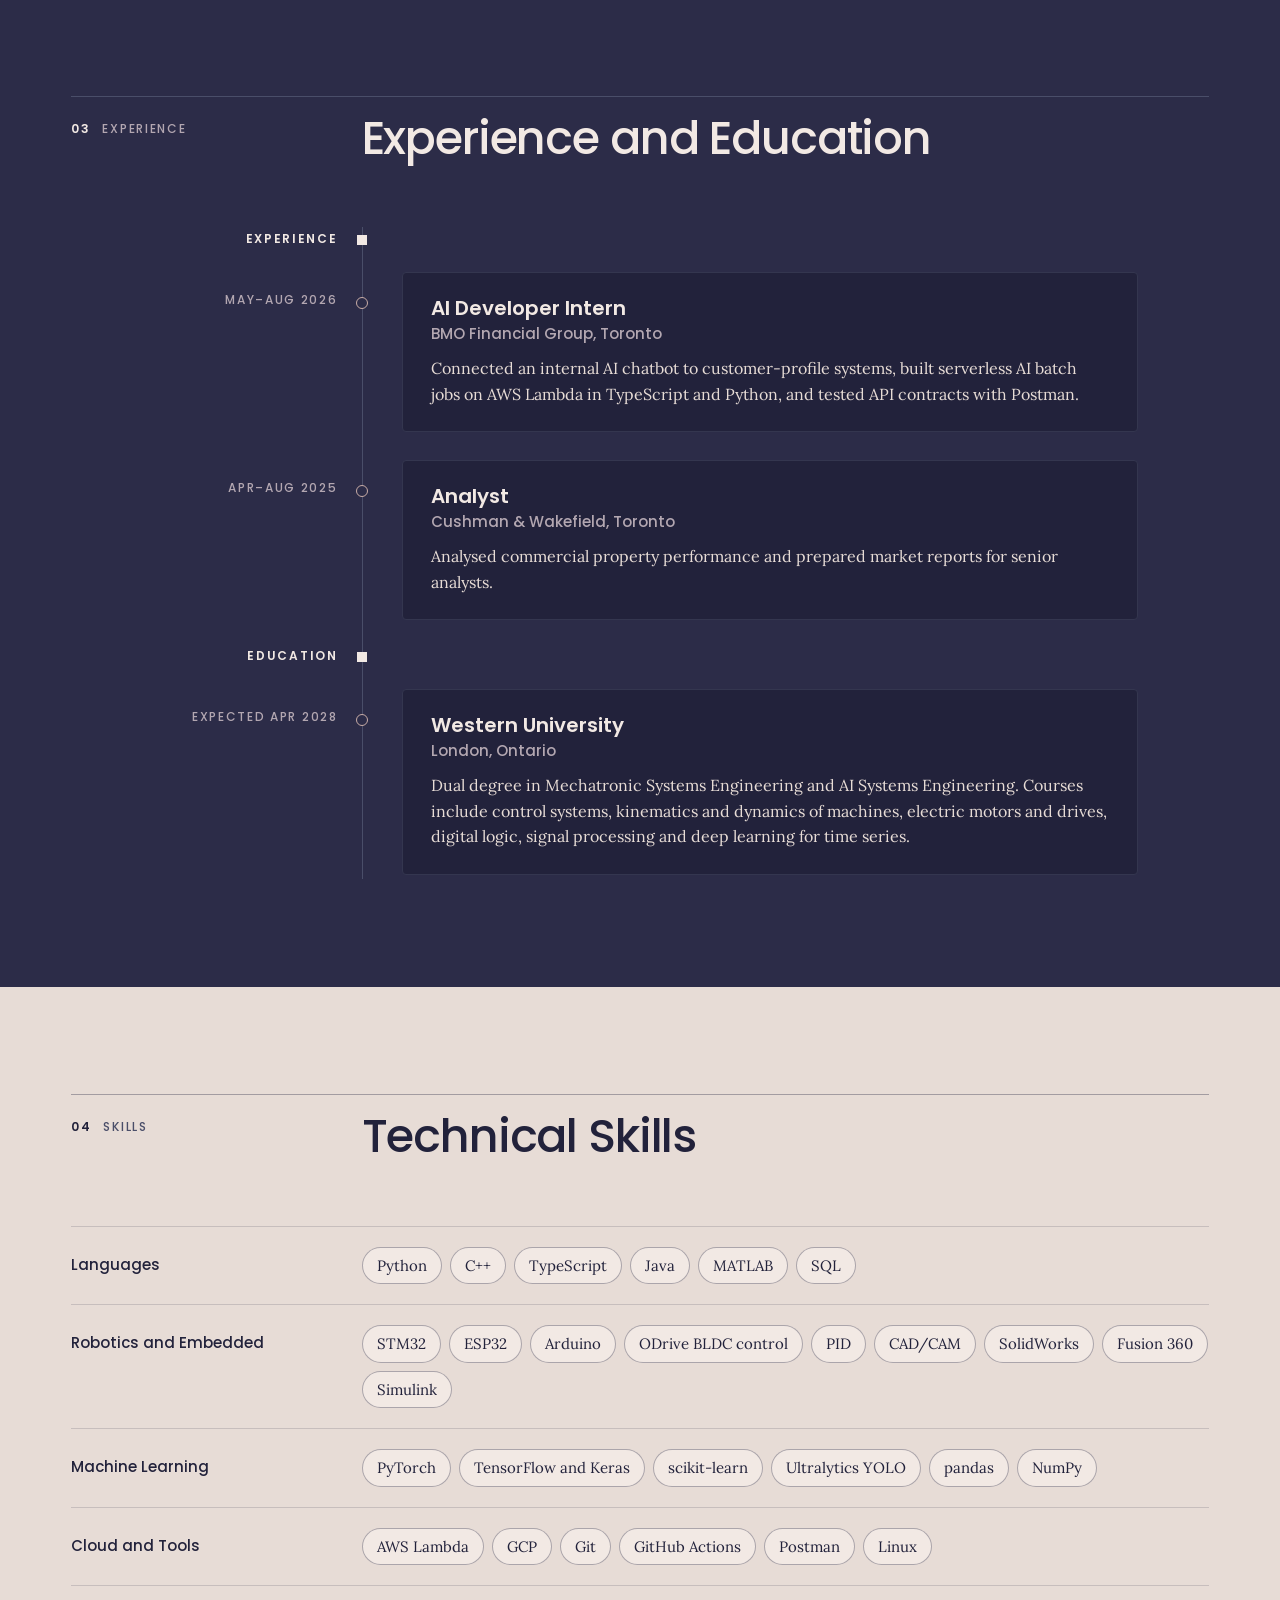
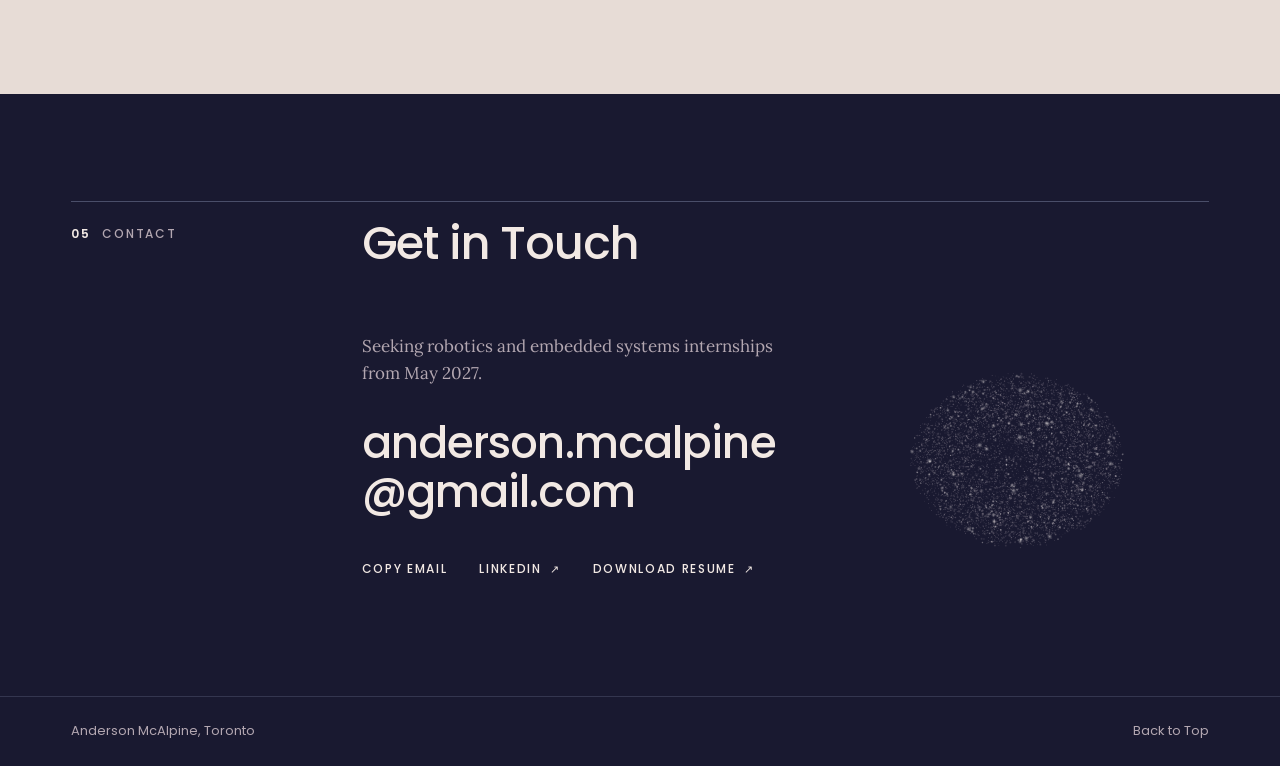
==== commit ff232798: "Drop the resume layout note and add CAD/CAM to skills" ====
--- a/index.html
+++ b/index.html
@@ -32,7 +32,7 @@
 <script src="assets/site.js?v=a3ec5726" defer></script>
 <script src="assets/nav.js?v=1912d596" defer></script>
 <script type="application/json" id="site-data">{"projects": [{"id": "arm", "title": "6-DOF Robotic Arm", "num": "01"}, {"id": "sorter", "title": "Autonomous Sorting Robot", "num": "02"}, {"id": "fastener", "title": "Fastener Recognition", "num": "03"}, {"id": "gear", "title": "Gear Fault Classification", "num": "04"}, {"id": "nba", "title": "NBA Live Win Probability", "num": "05"}, {"id": "servo", "title": "Servo Driver", "num": "06"}], "sections": [{"id": "top", "label": "Home"}, {"id": "work", "label": "Work"}, {"id": "about", "label": "About", "page": "about.html"}, {"id": "experience", "label": "Experience and Education"}, {"id": "skills", "label": "Skills"}, {"id": "contact", "label": "Contact"}, {"id": "resume", "label": "Resume", "page": "resume.html"}], "email": "anderson.mcalpine@gmail.com", "linkedin": "https://www.linkedin.com/in/anderson-mcalpine-620898380", "resume": "resume.pdf", "curve": [[0.0, 0.253], [0.006, 0.253], [0.013, 0.268], [0.019, 0.269], [0.025, 0.3], [0.031, 0.272], [0.037, 0.272], [0.044, 0.273], [0.05, 0.275], [0.056, 0.261], [0.062, 0.276], [0.069, 0.308], [0.075, 0.31], [0.081, 0.362], [0.087, 0.329], [0.094, 0.384], [0.1, 0.384], [0.106, 0.384], [0.113, 0.408], [0.119, 0.409], [0.125, 0.39], [0.131, 0.412], [0.138, 0.434], [0.144, 0.458], [0.15, 0.456], [0.156, 0.46], [0.163, 0.46], [0.169, 0.423], [0.175, 0.449], [0.181, 0.446], [0.188, 0.473], [0.194, 0.492], [0.2, 0.458], [0.206, 0.504], [0.212, 0.5], [0.219, 0.467], [0.225, 0.504], [0.231, 0.507], [0.237, 0.516], [0.244, 0.533], [0.25, 0.532], [0.256, 0.511], [0.263, 0.476], [0.269, 0.469], [0.275, 0.48], [0.281, 0.529], [0.287, 0.522], [0.294, 0.558], [0.3, 0.608], [0.306, 0.579], [0.312, 0.57], [0.319, 0.609], [0.325, 0.576], [0.331, 0.614], [0.338, 0.628], [0.344, 0.676], [0.35, 0.721], [0.356, 0.753], [0.362, 0.765], [0.369, 0.794], [0.375, 0.798], [0.381, 0.824], [0.388, 0.828], [0.394, 0.851], [0.4, 0.862], [0.406, 0.886], [0.412, 0.855], [0.419, 0.855], [0.425, 0.877], [0.431, 0.888], [0.438, 0.91], [0.444, 0.912], [0.45, 0.897], [0.456, 0.902], [0.463, 0.904], [0.469, 0.904], [0.475, 0.897], [0.481, 0.89], [0.487, 0.877], [0.494, 0.868], [0.5, 0.905], [0.506, 0.888], [0.512, 0.888], [0.519, 0.894], [0.525, 0.917], [0.531, 0.907], [0.537, 0.889], [0.544, 0.905], [0.55, 0.893], [0.556, 0.886], [0.562, 0.912], [0.569, 0.926], [0.575, 0.908], [0.581, 0.92], [0.588, 0.914], [0.594, 0.904], [0.6, 0.919], [0.606, 0.921], [0.613, 0.888], [0.619, 0.877], [0.625, 0.895], [0.631, 0.881], [0.637, 0.852], [0.644, 0.838], [0.65, 0.787], [0.656, 0.803], [0.662, 0.803], [0.669, 0.786], [0.675, 0.731], [0.681, 0.796], [0.688, 0.824], [0.694, 0.828], [0.7, 0.753], [0.706, 0.753], [0.713, 0.807], [0.719, 0.869], [0.725, 0.827], [0.731, 0.811], [0.738, 0.817], [0.744, 0.814], [0.75, 0.722], [0.756, 0.697], [0.762, 0.718], [0.769, 0.707], [0.775, 0.74], [0.781, 0.79], [0.787, 0.751], [0.794, 0.73], [0.8, 0.679], [0.806, 0.69], [0.812, 0.69], [0.819, 0.667], [0.825, 0.553], [0.831, 0.52], [0.838, 0.386], [0.844, 0.353], [0.85, 0.472], [0.856, 0.6], [0.863, 0.606], [0.869, 0.73], [0.875, 0.655], [0.881, 0.63], [0.887, 0.499], [0.894, 0.499], [0.9, 0.584], [0.906, 0.584], [0.912, 0.632], [0.919, 0.644], [0.925, 0.644], [0.931, 0.665], [0.938, 0.642], [0.944, 0.642], [0.95, 0.406], [0.956, 0.372], [0.963, 0.408], [0.969, 0.374], [0.975, 0.295], [0.981, 0.116], [0.988, 0.1], [0.994, 0.022], [1.0, 0.005]]}</script>
-<script type="application/ld+json">{"@context": "https://schema.org", "@type": "Person", "name": "Anderson McAlpine", "url": "https://andersonmcalpine.com/", "email": "mailto:anderson.mcalpine@gmail.com", "description": "Mechatronic Systems and AI Systems Engineering student at Western University, based in Toronto. Seeking robotics and embedded systems internships from May 2027.", "address": {"@type": "PostalAddress", "addressLocality": "Toronto", "addressRegion": "ON", "addressCountry": "CA"}, "alumniOf": [{"@type": "CollegeOrUniversity", "name": "Western University"}], "knowsAbout": ["Python", "C++", "TypeScript", "Java", "MATLAB", "SQL", "STM32", "ESP32", "Arduino", "ODrive BLDC control", "PID", "SolidWorks", "Fusion 360", "Simulink", "PyTorch", "TensorFlow/Keras", "scikit-learn", "Ultralytics YOLO", "pandas", "NumPy", "AWS (Lambda)", "GCP", "Git", "GitHub Actions", "Postman", "Linux"], "sameAs": ["https://www.linkedin.com/in/anderson-mcalpine-620898380"]}</script>
+<script type="application/ld+json">{"@context": "https://schema.org", "@type": "Person", "name": "Anderson McAlpine", "url": "https://andersonmcalpine.com/", "email": "mailto:anderson.mcalpine@gmail.com", "description": "Mechatronic Systems and AI Systems Engineering student at Western University, based in Toronto. Seeking robotics and embedded systems internships from May 2027.", "address": {"@type": "PostalAddress", "addressLocality": "Toronto", "addressRegion": "ON", "addressCountry": "CA"}, "alumniOf": [{"@type": "CollegeOrUniversity", "name": "Western University"}], "knowsAbout": ["Python", "C++", "TypeScript", "Java", "MATLAB", "SQL", "STM32", "ESP32", "Arduino", "ODrive BLDC control", "PID", "CAD/CAM", "SolidWorks", "Fusion 360", "Simulink", "PyTorch", "TensorFlow/Keras", "scikit-learn", "Ultralytics YOLO", "pandas", "NumPy", "AWS (Lambda)", "GCP", "Git", "GitHub Actions", "Postman", "Linux"], "sameAs": ["https://www.linkedin.com/in/anderson-mcalpine-620898380"]}</script>
 </head>
 <body>
 <svg class="sprite" aria-hidden="true" focusable="false"><filter id="duo" color-interpolation-filters="sRGB"><feColorMatrix type="saturate" values="0"/><feComponentTransfer><feFuncR type="table" tableValues="0.133 0.949"/><feFuncG type="table" tableValues="0.133 0.914"/><feFuncB type="table" tableValues="0.231 0.894"/></feComponentTransfer></filter></svg>
@@ -227,7 +227,7 @@
       </div>
       <div class="sk cols">
         <h3>Robotics and Embedded</h3>
-        <ul class="tags"><li>STM32</li><li>ESP32</li><li>Arduino</li><li>ODrive BLDC control</li><li>PID</li><li>SolidWorks</li><li>Fusion 360</li><li>Simulink</li></ul>
+        <ul class="tags"><li>STM32</li><li>ESP32</li><li>Arduino</li><li>ODrive BLDC control</li><li>PID</li><li>CAD/CAM</li><li>SolidWorks</li><li>Fusion 360</li><li>Simulink</li></ul>
       </div>
       <div class="sk cols">
         <h3>Machine Learning</h3>
